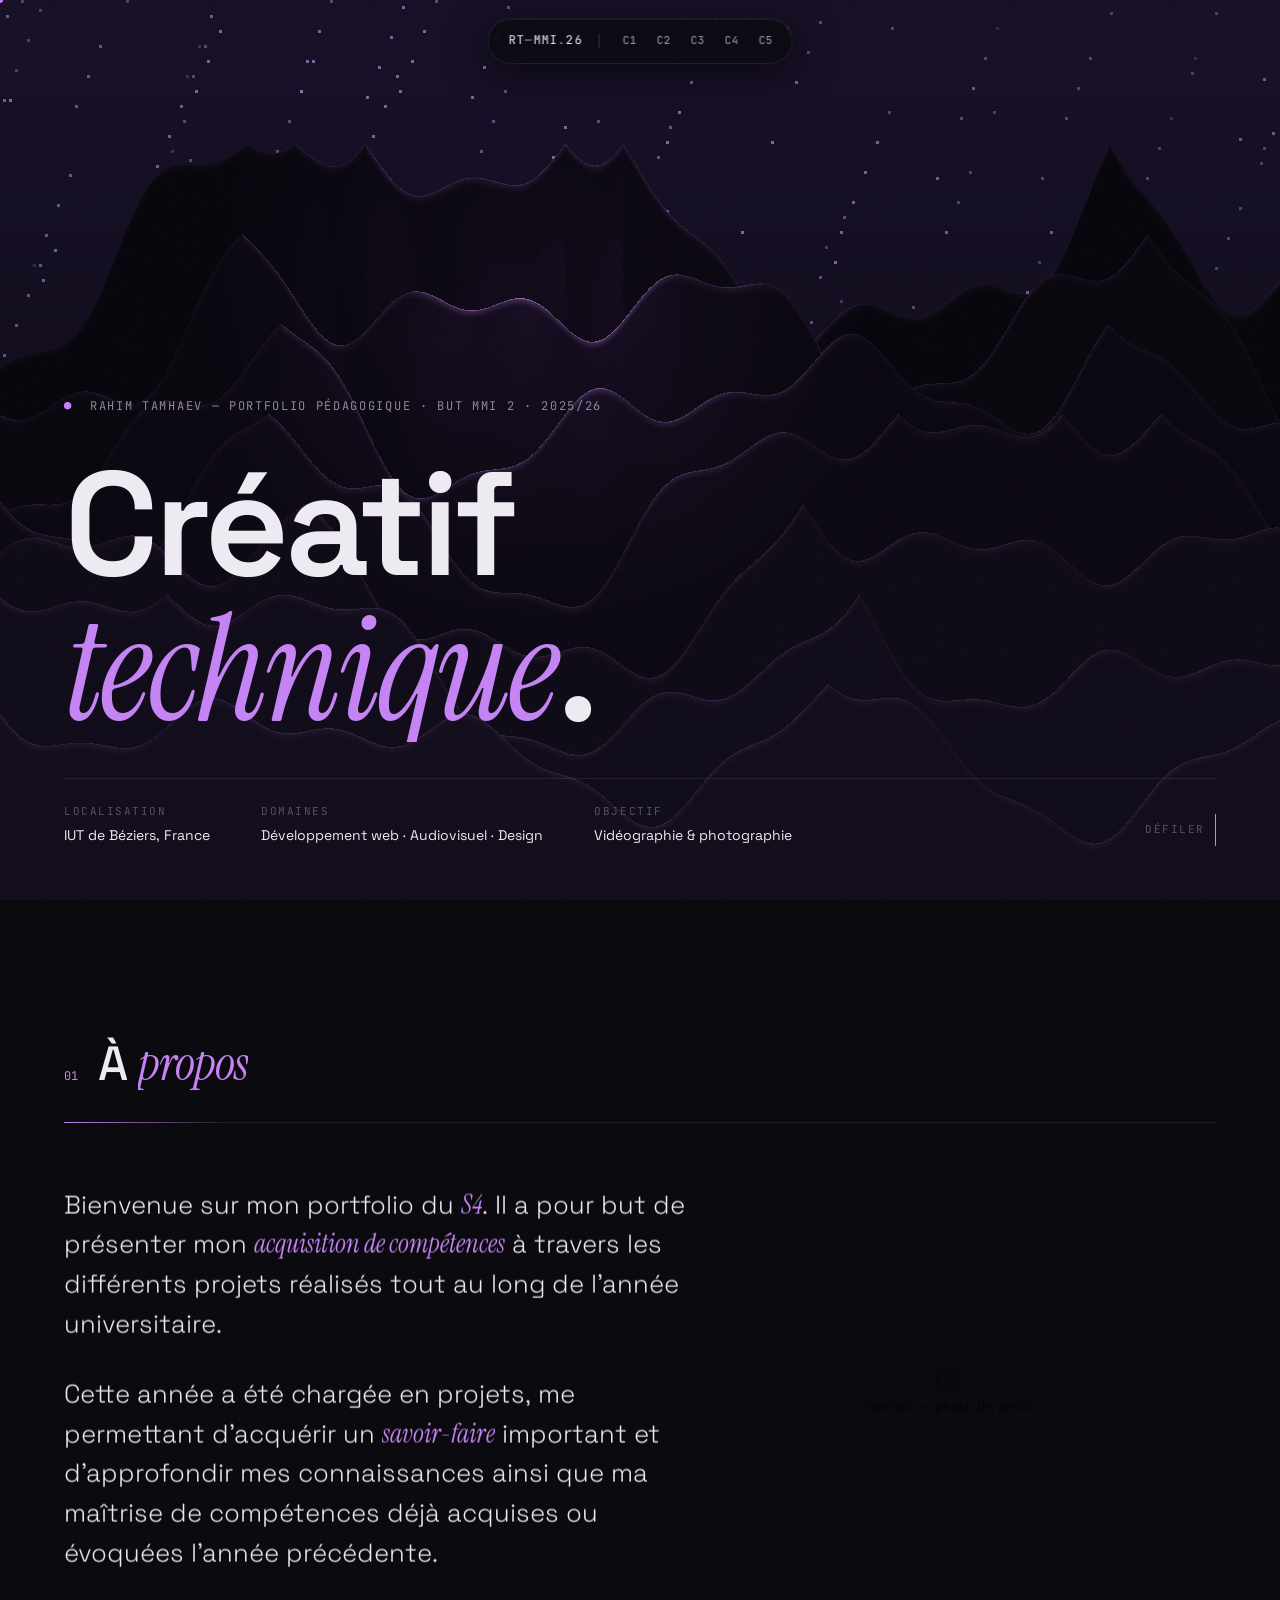
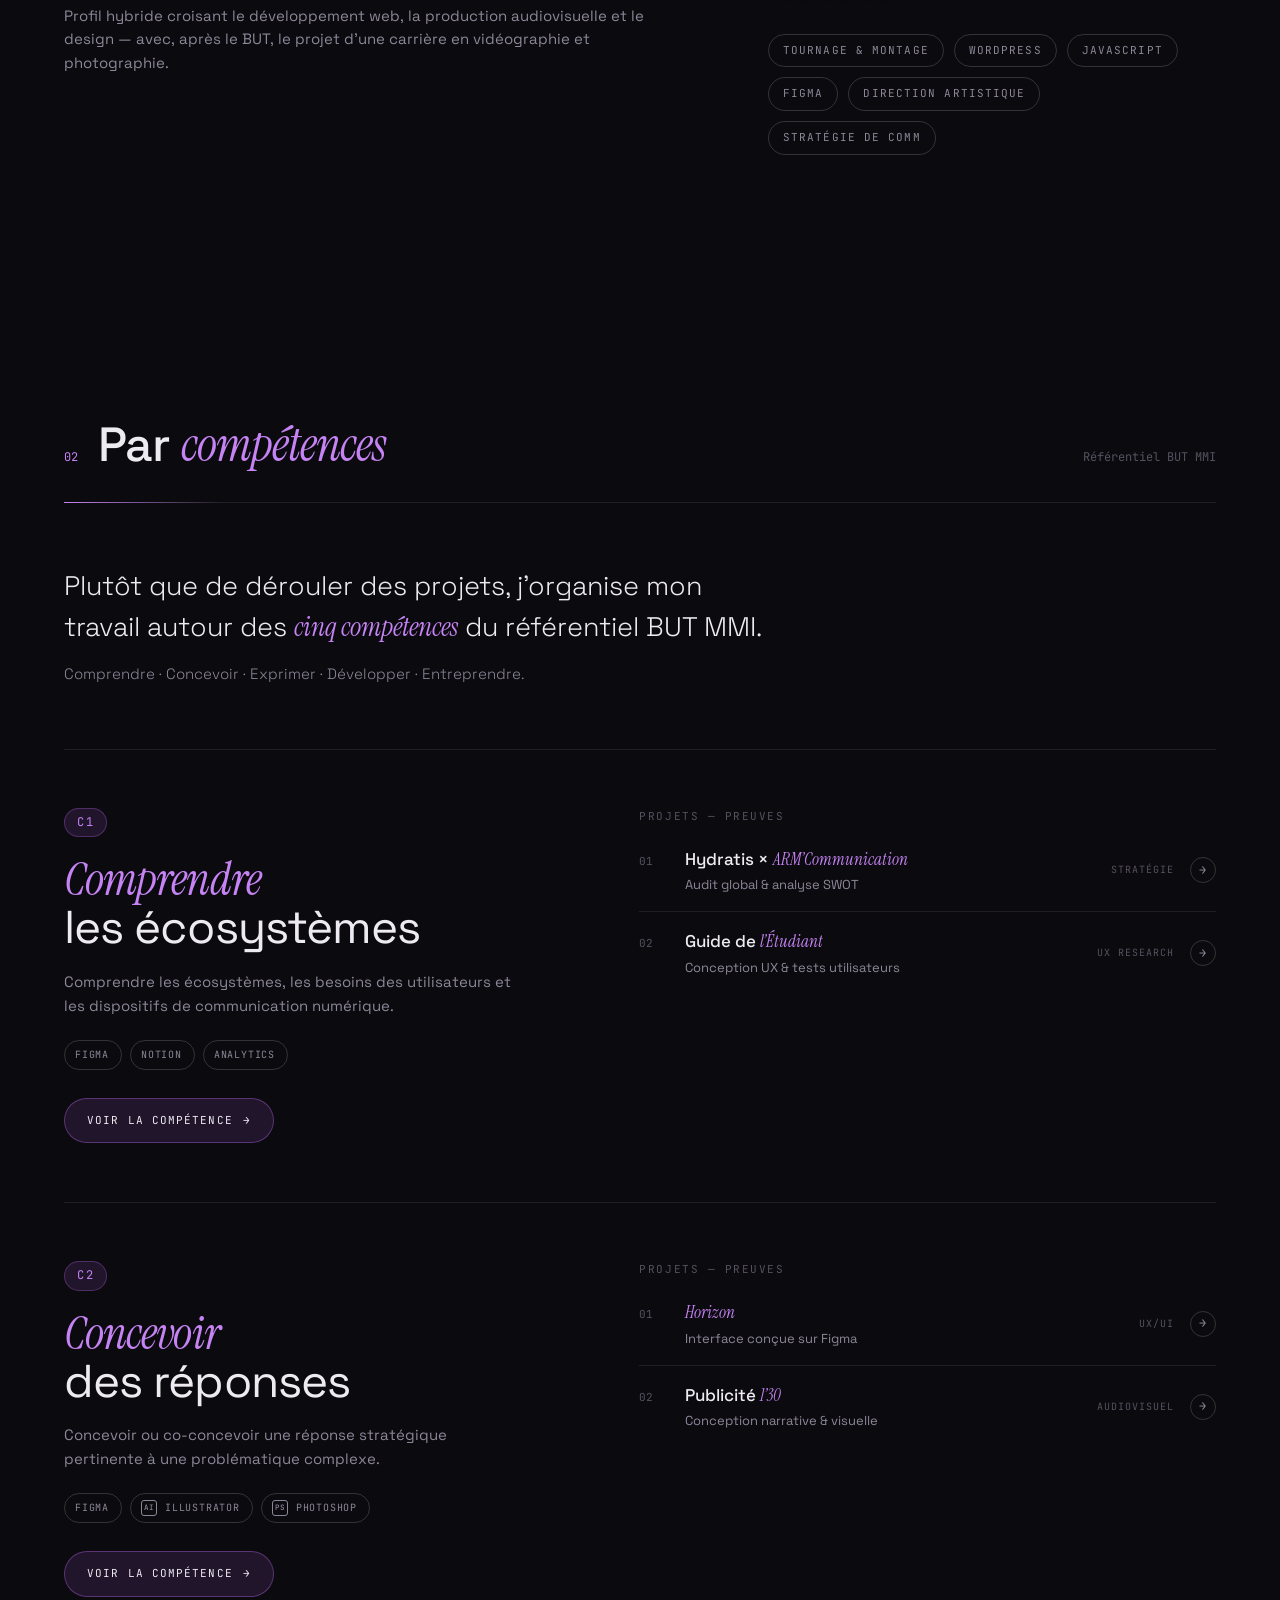
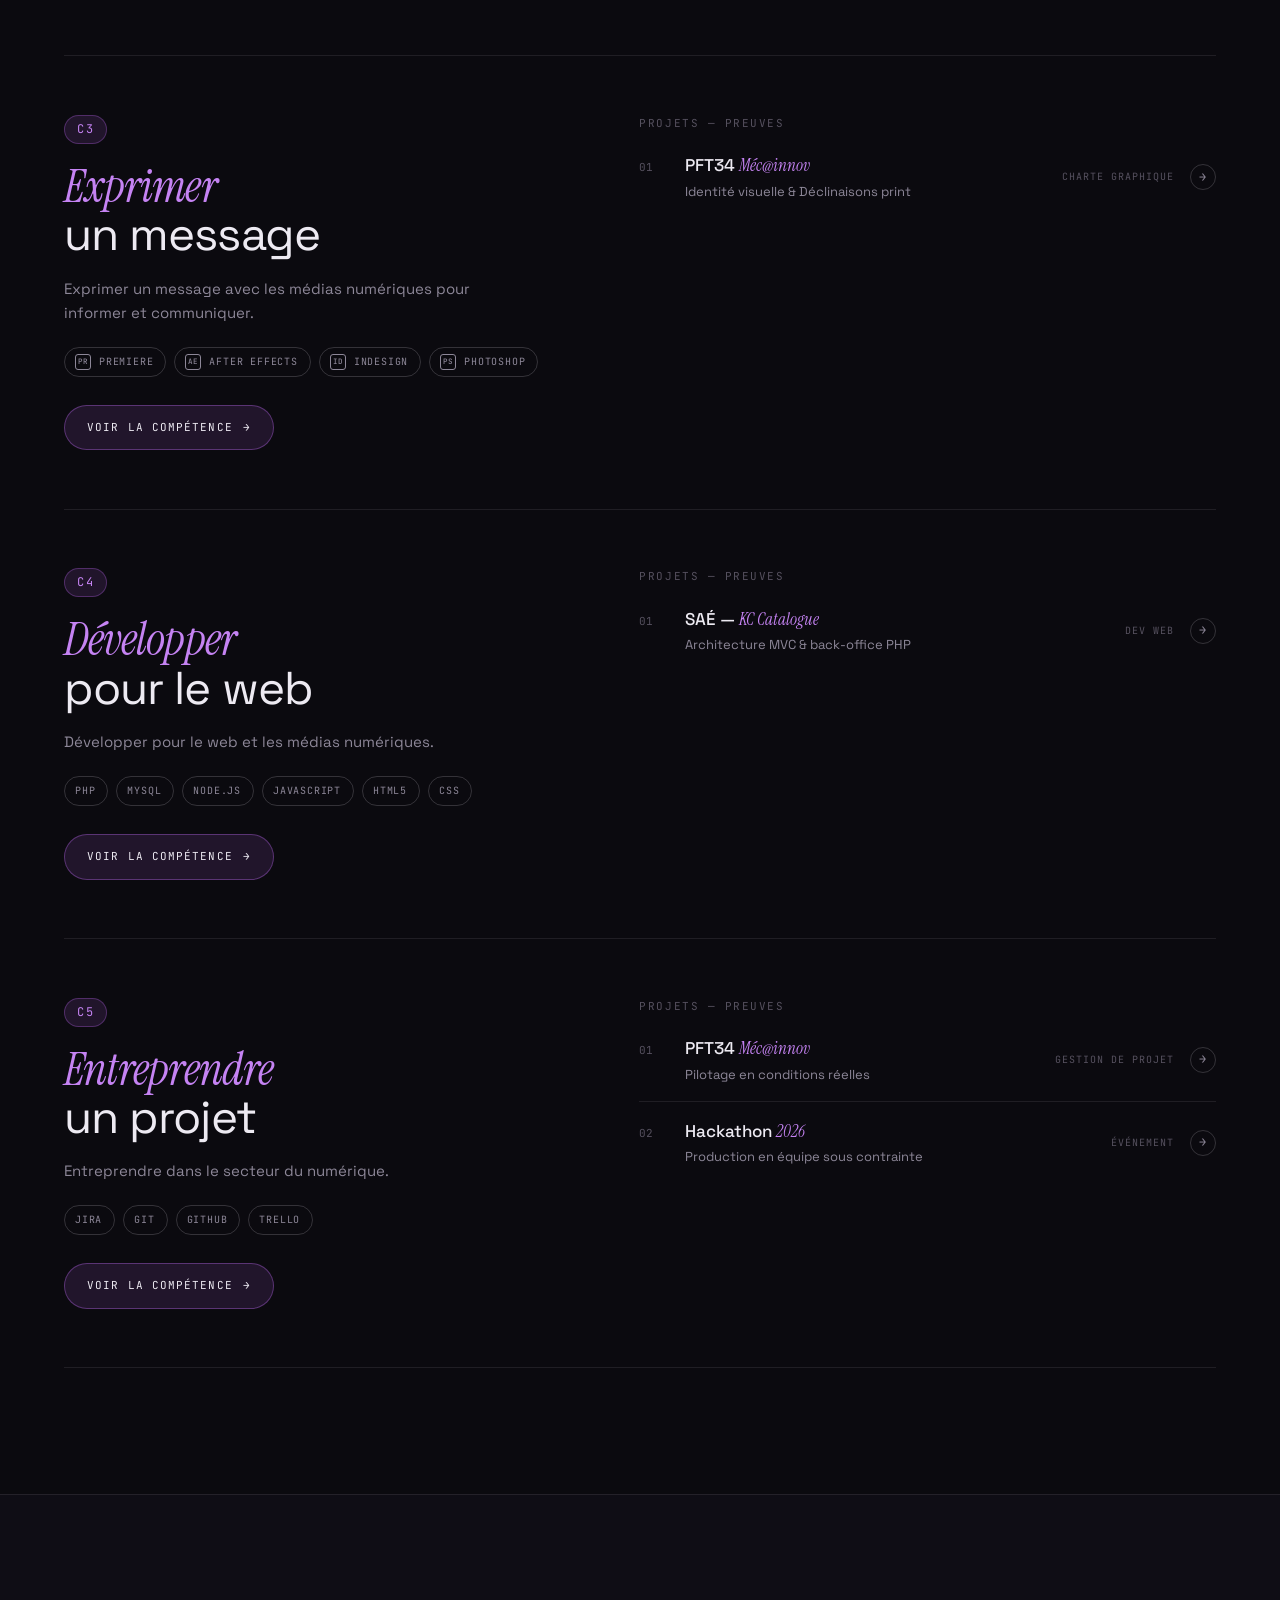
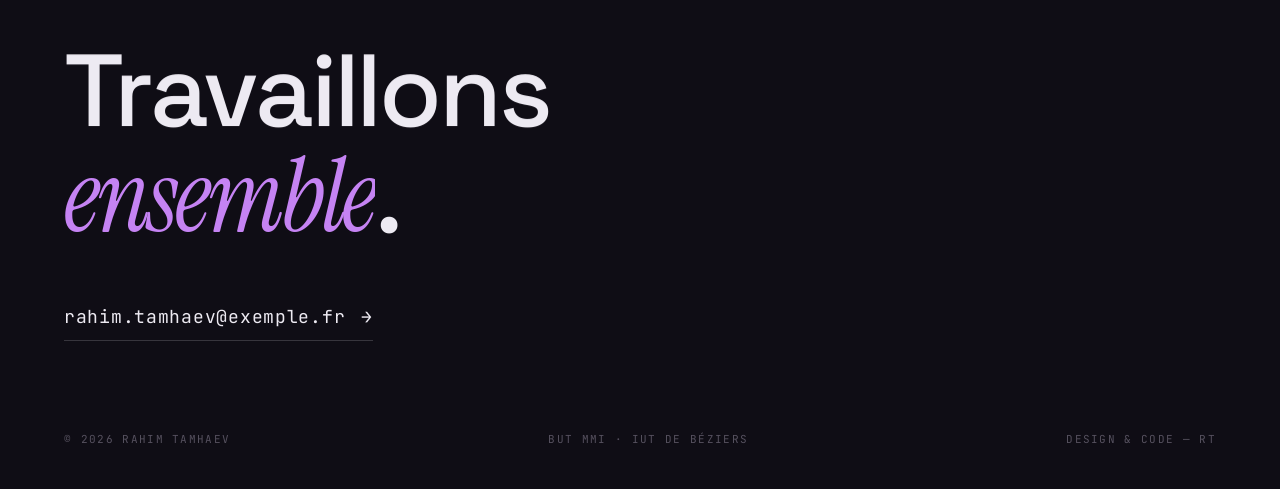
==== index.html @ f67162de "feat: implémentation de la barre de navigation dynamic island avec les 5 compétences" ====
<!DOCTYPE html>
<html lang="fr">
<head>
<meta charset="UTF-8">
<meta name="viewport" content="width=device-width, initial-scale=1.0">
<title>Rahim Tamhaev — Portfolio BUT MMI</title>
<link rel="stylesheet" href="styles.css">
</head>
<body>

<nav class="nav" id="dynamic-island">
  <div class="nav-content">
    <a class="nav-logo" href="index.html">RT<span class="acc">—</span>MMI<span class="acc">.</span>26</a>
    <div class="nav-separator"></div>
    <div class="nav-links">
      <a href="competence-c1.html" class="nav-item" data-name="Comprendre les écosystèmes">C1</a>
      <a href="competence-c2.html" class="nav-item" data-name="Concevoir des réponses">C2</a>
      <a href="competence-c3.html" class="nav-item" data-name="Exprimer un message">C3</a>
      <a href="competence-c4.html" class="nav-item" data-name="Développer pour le web">C4</a>
      <a href="competence-c5.html" class="nav-item" data-name="Entreprendre un projet">C5</a>
    </div>
  </div>
  <div class="nav-island-label"></div>
</nav>

<!-- ================= HERO ================= -->
<header class="hero" data-screen-label="Accueil — Hero">
  <canvas class="hero-canvas"></canvas>
  <div class="hero-inner">
    <p class="mono hero-kicker"><span class="acc">●</span>&nbsp; Rahim Tamhaev — Portfolio pédagogique · BUT MMI 2 · 2025/26</p>
    <h1 class="hero-title">
      <span class="line"><span class="li">Créatif</span></span>
      <span class="line"><span class="li"><em>technique</em>.</span></span>
    </h1>
    <div class="hero-foot">
      <div class="hero-meta">
        <div class="item">
          <span class="mono">Localisation</span>
          <p>IUT de Béziers, France</p>
        </div>
        <div class="item">
          <span class="mono">Domaines</span>
          <p>Développement web · Audiovisuel · Design</p>
        </div>
        <div class="item">
          <span class="mono">Objectif</span>
          <p>Vidéographie &amp; photographie</p>
        </div>
      </div>
      <span class="scroll-hint">Défiler</span>
    </div>
  </div>
</header>

<!-- ================= À PROPOS ================= -->
<section class="section" id="apropos" data-screen-label="À propos">
  <div class="section-head" data-reveal>
    <span class="num">01</span>
    <h2>À <em>propos</em></h2>
  </div>
  <div class="about-grid">
    <div class="about-text">
      <p data-reveal>Bienvenue sur mon portfolio du <em>S4</em>. Il a pour but de présenter mon <em>acquisition de compétences</em> à travers les différents projets réalisés tout au long de l'année universitaire.</p>
      <p data-reveal style="--d: 0.1s">Cette année a été chargée en projets, me permettant d'acquérir un <em>savoir-faire</em> important et d'approfondir mes connaissances ainsi que ma maîtrise de compétences déjà acquises ou évoquées l'année précédente.</p>
      <p class="small" data-reveal style="--d: 0.2s">Profil hybride croisant le développement web, la production audiovisuelle et le design — avec, après le BUT, le projet d'une carrière en vidéographie et photographie.</p>
    </div>
    <div class="about-side" data-reveal style="--d: 0.15s">
      <image-slot id="portrait" style="width: 100%; max-width: 360px; height: 420px;" shape="rounded" radius="6" placeholder="Portrait — photo de profil"></image-slot>
      <div class="about-tags">
        <span class="tag">Tournage &amp; montage</span>
        <span class="tag">WordPress</span>
        <span class="tag">JavaScript</span>
        <span class="tag">Figma</span>
        <span class="tag">Direction artistique</span>
        <span class="tag">Stratégie de comm</span>
      </div>
    </div>
  </div>
</section>

<!-- ================= PAR COMPÉTENCES ================= -->
<section class="section" id="competences" data-screen-label="Par compétences">
  <div class="section-head" data-reveal>
    <span class="num">02</span>
    <h2>Par <em>compétences</em></h2>
    <span class="count">Référentiel BUT MMI</span>
  </div>

  <p class="comp-intro" data-reveal>Plutôt que de dérouler des projets, j’organise mon travail autour des <em>cinq compétences</em> du référentiel BUT MMI.
    <span class="small">Comprendre · Concevoir · Exprimer · Développer · Entreprendre.</span>
  </p>

  <div class="skills">

    <article class="skill" data-reveal>
      <div class="skill-rail">
        <span class="skill-code">C1</span>
        <h3 class="skill-name"><em>Comprendre</em><br>les écosystèmes</h3>
        <p class="skill-desc">Comprendre les écosystèmes, les besoins des utilisateurs et les dispositifs de communication numérique.</p>
        <div class="skill-tools"><span class="tool"><img src="https://cdn.simpleicons.org/figma/8d8798" alt="" loading="lazy">Figma</span>
          <span class="tool"><img src="https://cdn.simpleicons.org/notion/8d8798" alt="" loading="lazy">Notion</span>
          <span class="tool"><img src="https://cdn.simpleicons.org/googleanalytics/8d8798" alt="" loading="lazy">Analytics</span></div>
        <a class="skill-more" href="competence-c1.html">Voir la compétence <span>→</span></a>
      </div>
      <div class="skill-evidence">
        <span class="ev-label">Projets — preuves</span>
        <a class="ev-row" href="competence-c1.html#projet-hydratis">
          <span class="ev-idx">01</span>
          <span class="ev-text"><span class="ev-name">Hydratis × <em>ARM’Communication</em></span><span class="ev-desc">Audit global &amp; analyse SWOT</span></span>
          <span class="ev-cat">Stratégie</span>
          <span class="ev-go">→</span>
        </a>
        <a class="ev-row" href="competence-c1.html#projet-guide-etudiant">
          <span class="ev-idx">02</span>
          <span class="ev-text"><span class="ev-name">Guide de <em>l’Étudiant</em></span><span class="ev-desc">Conception UX &amp; tests utilisateurs</span></span>
          <span class="ev-cat">UX Research</span>
          <span class="ev-go">→</span>
        </a>
      </div>
    </article>

    <article class="skill" data-reveal>
      <div class="skill-rail">
        <span class="skill-code">C2</span>
        <h3 class="skill-name"><em>Concevoir</em><br>des réponses</h3>
        <p class="skill-desc">Concevoir ou co-concevoir une réponse stratégique pertinente à une problématique complexe.</p>
        <div class="skill-tools"><span class="tool"><img src="https://cdn.simpleicons.org/figma/8d8798" alt="" loading="lazy">Figma</span>
          <span class="tool"><span class="tmono">Ai</span>Illustrator</span>
          <span class="tool"><span class="tmono">Ps</span>Photoshop</span></div>
        <a class="skill-more" href="competence-c2.html">Voir la compétence <span>→</span></a>
      </div>
      <div class="skill-evidence">
        <span class="ev-label">Projets — preuves</span>
        <a class="ev-row" href="competence-c2.html#projet-horizon">
          <span class="ev-idx">01</span>
          <span class="ev-text"><span class="ev-name"><em>Horizon</em></span><span class="ev-desc">Interface conçue sur Figma</span></span>
          <span class="ev-cat">UX/UI</span>
          <span class="ev-go">→</span>
        </a>
        <a class="ev-row" href="competence-c2.html#projet-publicite">
          <span class="ev-idx">02</span>
          <span class="ev-text"><span class="ev-name">Publicité <em>1’30</em></span><span class="ev-desc">Conception narrative &amp; visuelle</span></span>
          <span class="ev-cat">Audiovisuel</span>
          <span class="ev-go">→</span>
        </a>
      </div>
    </article>

    <article class="skill" data-reveal>
      <div class="skill-rail">
        <span class="skill-code">C3</span>
        <h3 class="skill-name"><em>Exprimer</em><br>un message</h3>
        <p class="skill-desc">Exprimer un message avec les médias numériques pour informer et communiquer.</p>
        <div class="skill-tools"><span class="tool"><span class="tmono">Pr</span>Premiere</span>
          <span class="tool"><span class="tmono">Ae</span>After Effects</span>
          <span class="tool"><span class="tmono">Id</span>InDesign</span>
          <span class="tool"><span class="tmono">Ps</span>Photoshop</span></div>
        <a class="skill-more" href="competence-c3.html">Voir la compétence <span>→</span></a>
      </div>
      <div class="skill-evidence">
        <span class="ev-label">Projets — preuves</span>
        <a class="ev-row" href="competence-c3.html#projet-stage">
          <span class="ev-idx">01</span>
          <span class="ev-text"><span class="ev-name">PFT34 <em>Méc@innov</em></span><span class="ev-desc">Identité visuelle &amp; Déclinaisons print</span></span>
          <span class="ev-cat">Charte graphique</span>
          <span class="ev-go">→</span>
        </a>

      </div>
    </article>

    <article class="skill" data-reveal>
      <div class="skill-rail">
        <span class="skill-code">C4</span>
        <h3 class="skill-name"><em>Développer</em><br>pour le web</h3>
        <p class="skill-desc">Développer pour le web et les médias numériques.</p>
        <div class="skill-tools"><span class="tool"><img src="https://cdn.simpleicons.org/php/8d8798" alt="" loading="lazy">PHP</span>
          <span class="tool"><img src="https://cdn.simpleicons.org/mysql/8d8798" alt="" loading="lazy">MySQL</span>
          <span class="tool"><img src="https://cdn.simpleicons.org/nodedotjs/8d8798" alt="" loading="lazy">Node.js</span>
          <span class="tool"><img src="https://cdn.simpleicons.org/javascript/8d8798" alt="" loading="lazy">JavaScript</span>
          <span class="tool"><img src="https://cdn.simpleicons.org/html5/8d8798" alt="" loading="lazy">HTML5</span>
          <span class="tool"><img src="https://cdn.simpleicons.org/css/8d8798" alt="" loading="lazy">CSS</span></div>
        <a class="skill-more" href="competence-c4.html">Voir la compétence <span>→</span></a>
      </div>
      <div class="skill-evidence">
        <span class="ev-label">Projets — preuves</span>
        <a class="ev-row" href="competence-c4.html#projet-kccatalogue">
          <span class="ev-idx">01</span>
          <span class="ev-text"><span class="ev-name">SAÉ — <em>KC Catalogue</em></span><span class="ev-desc">Architecture MVC &amp; back-office PHP</span></span>
          <span class="ev-cat">Dev Web</span>
          <span class="ev-go">→</span>
        </a>
      </div>
    </article>

    <article class="skill" data-reveal>
      <div class="skill-rail">
        <span class="skill-code">C5</span>
        <h3 class="skill-name"><em>Entreprendre</em><br>un projet</h3>
        <p class="skill-desc">Entreprendre dans le secteur du numérique.</p>
        <div class="skill-tools"><span class="tool"><img src="https://cdn.simpleicons.org/jira/8d8798" alt="" loading="lazy">Jira</span>
          <span class="tool"><img src="https://cdn.simpleicons.org/git/8d8798" alt="" loading="lazy">Git</span>
          <span class="tool"><img src="https://cdn.simpleicons.org/github/8d8798" alt="" loading="lazy">GitHub</span>
          <span class="tool"><img src="https://cdn.simpleicons.org/trello/8d8798" alt="" loading="lazy">Trello</span></div>
        <a class="skill-more" href="competence-c5.html">Voir la compétence <span>→</span></a>
      </div>
      <div class="skill-evidence">
        <span class="ev-label">Projets — preuves</span>
        <a class="ev-row" href="competence-c5.html#projet-stage">
          <span class="ev-idx">01</span>
          <span class="ev-text"><span class="ev-name">PFT34 <em>Méc@innov</em></span><span class="ev-desc">Pilotage en conditions réelles</span></span>
          <span class="ev-cat">Gestion de projet</span>
          <span class="ev-go">→</span>
        </a>
        <a class="ev-row" href="competence-c5.html#projet-hackathon">
          <span class="ev-idx">02</span>
          <span class="ev-text"><span class="ev-name">Hackathon <em>2026</em></span><span class="ev-desc">Production en équipe sous contrainte</span></span>
          <span class="ev-cat">Événement</span>
          <span class="ev-go">→</span>
        </a>
      </div>
    </article>

  </div>
</section>

<!-- ================= CONTACT ================= -->
<footer class="footer" id="contact" data-screen-label="Contact">
  <h2 class="footer-big" data-reveal>Travaillons<br><em>ensemble</em>.</h2>
  <a class="footer-email" href="mailto:rahim.tamhaev@exemple.fr" data-reveal style="--d: 0.15s">rahim.tamhaev@exemple.fr <span>→</span></a>
  <div class="footer-bottom">
    <span>© 2026 Rahim Tamhaev</span>
    <span>BUT MMI · IUT de Béziers</span>
    <span>Design &amp; code — RT</span>
  </div>
</footer>

<script src="image-slot.js"></script>
<script src="shared.js"></script>
</body>
</html>
---- styles.css ----
/* ============================================================
   Portfolio Rahim Tamhaev — BUT MMI · 2025/26
   Dark / technique · violet · Instrument Serif + Space Grotesk + JetBrains Mono
   ============================================================ */
@import url('https://fonts.googleapis.com/css2?family=Instrument+Serif:ital@0;1&family=Space+Grotesk:wght@300;400;500;600;700&family=JetBrains+Mono:wght@400;500&display=swap');

:root {
  --bg: #0b0a0f;
  --bg-2: #0f0d15;
  --surface: #14111c;
  --line: rgba(237, 234, 242, 0.09);
  --line-strong: rgba(237, 234, 242, 0.18);
  --text: #edeaf2;
  --muted: #8d8798;
  --faint: #56515f;
  --accent: oklch(0.72 0.17 310);
  --accent-deep: oklch(0.55 0.19 310);
  --accent-dim: oklch(0.62 0.19 310 / 0.14);
  --serif: 'Instrument Serif', Georgia, serif;
  --sans: 'Space Grotesk', 'Helvetica Neue', sans-serif;
  --mono: 'JetBrains Mono', 'SF Mono', monospace;
  --pad: clamp(20px, 5vw, 72px);
}

* { margin: 0; padding: 0; box-sizing: border-box; }

html { scroll-behavior: smooth; }

body {
  background: var(--bg);
  color: var(--text);
  font-family: var(--sans);
  font-weight: 400;
  line-height: 1.6;
  -webkit-font-smoothing: antialiased;
  overflow-x: hidden;
}

::selection { background: var(--accent-deep); color: #fff; }

/* grain subtil */
body::after {
  content: ''; position: fixed; inset: 0; z-index: 2000;
  pointer-events: none;
  background-image: url("data:image/svg+xml,%3Csvg xmlns='http://www.w3.org/2000/svg' width='160' height='160'%3E%3Cfilter id='n'%3E%3CfeTurbulence type='fractalNoise' baseFrequency='0.9' numOctaves='2'/%3E%3C/filter%3E%3Crect width='160' height='160' filter='url(%23n)' opacity='0.5'/%3E%3C/svg%3E");
  opacity: 0.05;
  mix-blend-mode: overlay;
}

a { color: inherit; text-decoration: none; }

/* ---------- custom cursor ---------- */
@media (pointer: fine) {
  body.has-cursor, body.has-cursor a, body.has-cursor button { cursor: none; }
  .cursor-dot, .cursor-ring {
    position: fixed; top: 0; left: 0; pointer-events: none; z-index: 9999;
    border-radius: 50%; will-change: transform;
  }
  .cursor-dot {
    width: 6px; height: 6px; background: var(--accent);
    transform: translate(-50%, -50%);
  }
  .cursor-ring {
    width: 34px; height: 34px; border: 1px solid var(--accent);
    opacity: 0.5; transform: translate(-50%, -50%);
    transition: width 0.25s ease, height 0.25s ease, opacity 0.25s ease, background 0.25s ease;
  }
  .cursor-ring.is-hover {
    width: 56px; height: 56px; opacity: 0.9;
    background: oklch(0.62 0.19 310 / 0.10);
  }
}
.cursor-dot, .cursor-ring { display: none; }
body.has-cursor .cursor-dot, body.has-cursor .cursor-ring { display: block; }

/* ---------- typography helpers ---------- */
.mono {
  font-family: var(--mono);
  font-size: 12px;
  letter-spacing: 0.14em;
  text-transform: uppercase;
  color: var(--muted);
}
.mono .acc { color: var(--accent); }

em, .serif-it {
  font-family: var(--serif);
  font-style: italic;
  font-weight: 400;
}

/* ---------- nav : dynamic island ---------- */
.nav {
  position: fixed; top: 18px; left: 50%; transform: translateX(-50%);
  z-index: 1000;
  display: flex; flex-direction: column; align-items: center;
  padding: 8px 12px 8px 20px;
  border-radius: 30px;
  background: rgba(11, 10, 15, 0.85);
  border: 1px solid var(--line);
  backdrop-filter: blur(20px) saturate(1.4);
  -webkit-backdrop-filter: blur(20px) saturate(1.4);
  box-shadow: 0 10px 40px rgba(0, 0, 0, 0.55), inset 0 1px 0 rgba(255, 255, 255, 0.05);
  max-width: calc(100vw - 32px);
  width: auto;
  transition: all 0.35s cubic-bezier(0.16, 1, 0.3, 1);
  overflow: hidden;
}
.nav.scrolled {
  top: 12px;
  background: rgba(11, 10, 15, 0.95);
  border-color: var(--line-strong);
  box-shadow: 0 14px 50px rgba(0, 0, 0, 0.7),
              0 0 0 1px oklch(0.62 0.19 310 / 0.1),
              0 0 28px oklch(0.62 0.19 310 / 0.12),
              inset 0 1px 0 rgba(255, 255, 255, 0.06);
}
.nav-content {
  display: flex;
  align-items: center;
  gap: 16px;
  height: 28px;
}
.nav-logo {
  font-family: var(--mono); font-size: 12px; letter-spacing: 0.1em;
  color: var(--text);
  white-space: nowrap;
}
.nav-logo .acc { color: var(--accent); }
.nav-separator {
  width: 1px;
  height: 14px;
  background: var(--line-strong);
}
.nav-links {
  display: flex;
  gap: 6px;
  align-items: center;
}
.nav-item {
  font-family: var(--mono);
  font-size: 11px;
  font-weight: 500;
  color: var(--muted);
  width: 28px;
  height: 28px;
  display: flex;
  align-items: center;
  justify-content: center;
  border-radius: 50%;
  border: 1px solid transparent;
  transition: all 0.25s ease;
  white-space: nowrap;
}
.nav-item:hover {
  color: var(--text);
  background: rgba(255, 255, 255, 0.06);
  border-color: var(--line-strong);
}
.nav-item.active {
  background: var(--accent);
  color: #0b0a0f;
  border-color: var(--accent);
  font-weight: 600;
  box-shadow: 0 0 12px oklch(0.72 0.17 310 / 0.35);
}
.nav-island-label {
  height: 0;
  opacity: 0;
  font-size: 10px;
  font-family: var(--mono);
  color: var(--accent);
  text-transform: uppercase;
  letter-spacing: 0.08em;
  transition: all 0.3s cubic-bezier(0.16, 1, 0.3, 1);
  margin-top: 0;
  text-align: center;
  pointer-events: none;
  white-space: nowrap;
}
.nav.expanded {
  padding-bottom: 10px;
  border-radius: 20px;
}
.nav.expanded .nav-island-label {
  height: 16px;
  opacity: 1;
  margin-top: 8px;
}


/* ---------- hero ---------- */
.hero {
  position: relative; min-height: 100svh;
  display: flex; flex-direction: column; justify-content: flex-end;
  padding: var(--pad); padding-bottom: clamp(32px, 6vh, 64px);
  overflow: hidden;
}
.hero-canvas {
  position: absolute; inset: 0; width: 100%; height: 100%;
  display: block;
}
.hero-inner { position: relative; z-index: 2; }

.hero-kicker { margin-bottom: clamp(20px, 4vh, 44px); }

.hero-title {
  font-size: clamp(58px, 11.5vw, 168px);
  font-weight: 600;
  line-height: 0.98;
  letter-spacing: -0.035em;
  margin-bottom: clamp(24px, 4vh, 48px);
}
.hero-title em {
  font-weight: 400;
  letter-spacing: -0.02em;
  color: var(--accent);
}
.hero-title .line { display: block; overflow: hidden; }
.hero-title .li {
  display: inline-block;
  transform: translateY(112%);
  transition: transform 1.1s cubic-bezier(0.16, 1, 0.3, 1);
}
body.loaded .hero-title .li { transform: translateY(0); }
body.loaded .hero-title .line:nth-child(2) .li { transition-delay: 0.12s; }

.hero-foot {
  display: flex; flex-wrap: wrap; gap: clamp(20px, 4vw, 64px);
  align-items: flex-end; justify-content: space-between;
  border-top: 1px solid var(--line);
  padding-top: 24px;
  opacity: 0; transform: translateY(16px);
  transition: opacity 0.9s ease 0.5s, transform 0.9s ease 0.5s;
}
body.loaded .hero-foot { opacity: 1; transform: none; }
.hero-meta { display: flex; flex-wrap: wrap; gap: clamp(20px, 4vw, 64px); }
.hero-meta .item .mono { font-size: 11px; color: var(--faint); margin-bottom: 6px; display: block; }
.hero-meta .item p { font-size: 14px; color: var(--text); line-height: 1.4; }

.scroll-hint {
  font-family: var(--mono); font-size: 11px; letter-spacing: 0.14em;
  text-transform: uppercase; color: var(--faint);
  display: flex; align-items: center; gap: 10px;
}
.scroll-hint::after {
  content: ''; width: 1px; height: 32px; background: var(--accent);
  animation: scrollPulse 2s ease-in-out infinite;
}
@keyframes scrollPulse {
  0%, 100% { transform: scaleY(0.3); opacity: 0.4; transform-origin: top; }
  50% { transform: scaleY(1); opacity: 1; transform-origin: top; }
}

/* ---------- generic section ---------- */
.section { padding: clamp(80px, 14vh, 160px) var(--pad); position: relative; }
.section-head {
  display: flex; align-items: baseline; gap: 20px;
  margin-bottom: clamp(40px, 7vh, 80px);
  padding-bottom: 20px;
  position: relative;
}
.section-head::after {
  content: ''; position: absolute; left: 0; bottom: 0;
  width: 100%; height: 1px;
  background: linear-gradient(90deg, var(--accent) 0, var(--line) 160px);
  transform: scaleX(0); transform-origin: left;
  transition: transform 1.4s cubic-bezier(0.16, 1, 0.3, 1) 0.15s;
}
.section-head.in::after { transform: scaleX(1); }
.section-head .num { font-family: var(--mono); font-size: 12px; color: var(--accent); }
.section-head h2 {
  font-size: clamp(28px, 4vw, 48px); font-weight: 500; letter-spacing: -0.02em;
}
.section-head h2 em { color: var(--accent); }
.section-head .count { margin-left: auto; font-family: var(--mono); font-size: 12px; color: var(--faint); }

/* ---------- barre de progression ---------- */
.scroll-progress {
  position: fixed; top: 0; left: 0; right: 0; height: 2px; z-index: 300;
  background: linear-gradient(90deg, var(--accent-deep), var(--accent));
  box-shadow: 0 0 12px oklch(0.62 0.19 310 / 0.5);
  transform: scaleX(0); transform-origin: left;
  pointer-events: none;
}

/* ---------- révélation mot à mot ---------- */
.w {
  display: inline-block; overflow: hidden; vertical-align: bottom;
  padding-bottom: 0.12em; margin-bottom: -0.12em;
}
.wi {
  display: inline-block;
  transform: translateY(112%);
  transition: transform 0.9s cubic-bezier(0.16, 1, 0.3, 1);
  will-change: transform;
}
[data-reveal].words { opacity: 1; transform: none; }
.words.in .wi { transform: none; }

/* ---------- reveal ---------- */
[data-reveal] {
  opacity: 0; transform: translateY(28px);
  transition: opacity 0.9s cubic-bezier(0.16, 1, 0.3, 1), transform 0.9s cubic-bezier(0.16, 1, 0.3, 1);
  transition-delay: var(--d, 0s);
}
[data-reveal].in { opacity: 1; transform: none; }

/* ---------- about ---------- */
.about-grid {
  display: grid; grid-template-columns: minmax(0, 1.4fr) minmax(0, 1fr);
  gap: clamp(40px, 6vw, 100px); align-items: start;
}
.about-text p {
  font-size: clamp(19px, 2vw, 26px); font-weight: 300; line-height: 1.55;
  color: var(--text); margin-bottom: 1.2em;
}
.about-text p em { color: var(--accent); }
.about-text .small { font-size: 15px; color: var(--muted); font-weight: 400; }
.about-side { display: flex; flex-direction: column; gap: 28px; align-items: flex-start; }
.about-tags { display: flex; flex-wrap: wrap; gap: 10px; }
.tag {
  font-family: var(--mono); font-size: 11px; letter-spacing: 0.1em; text-transform: uppercase;
  color: var(--muted); border: 1px solid var(--line-strong);
  padding: 7px 14px; border-radius: 999px;
  transition: border-color 0.3s ease, color 0.3s ease;
}
.tag:hover { border-color: var(--accent); color: var(--accent); }

/* ---------- featured projects list ---------- */
.proj-list { border-bottom: 1px solid var(--line); }
.proj-row {
  display: grid;
  grid-template-columns: 56px 132px minmax(0, 1fr) auto 44px;
  gap: clamp(16px, 3vw, 40px);
  align-items: center;
  padding: 26px 0;
  border-top: 1px solid var(--line);
  position: relative;
  transition: background 0.35s ease, padding-left 0.35s ease;
}
.proj-row:hover { background: linear-gradient(90deg, var(--accent-dim), transparent 65%); padding-left: 16px; }
.proj-row .idx { font-family: var(--mono); font-size: 12px; color: var(--faint); transition: color 0.3s ease; }
.proj-row:hover .idx { color: var(--accent); }
.proj-thumb { width: 132px; height: 84px; }
.proj-thumb image-slot { width: 100%; height: 100%; display: block; }
.proj-row .title-wrap { min-width: 0; }
.proj-row h3 {
  font-size: clamp(20px, 2.6vw, 32px); font-weight: 500; letter-spacing: -0.015em;
  line-height: 1.15;
  transition: color 0.3s ease;
  white-space: nowrap; overflow: hidden; text-overflow: ellipsis;
}
.proj-row:hover h3 em { color: var(--accent); }
.proj-row .sub { font-family: var(--mono); font-size: 11px; letter-spacing: 0.1em; text-transform: uppercase; color: var(--muted); margin-top: 6px; }
.proj-row .meta { text-align: right; font-family: var(--mono); font-size: 11px; letter-spacing: 0.1em; text-transform: uppercase; color: var(--faint); line-height: 2; white-space: nowrap; }
.proj-row .meta .cat { color: var(--muted); }
.proj-row .arrow {
  width: 44px; height: 44px; border: 1px solid var(--line-strong); border-radius: 50%;
  display: grid; place-items: center;
  font-family: var(--mono); font-size: 15px; color: var(--muted);
  transition: background 0.3s ease, color 0.3s ease, border-color 0.3s ease, transform 0.3s ease;
}
.proj-row:hover .arrow {
  background: var(--accent); border-color: var(--accent); color: #0b0a0f;
  transform: rotate(-45deg);
}

/* ---------- other projects ---------- */
.other-grid {
  display: grid; grid-template-columns: repeat(2, minmax(0, 1fr));
  column-gap: clamp(32px, 5vw, 80px);
}
.other-row {
  display: flex; align-items: baseline; gap: 18px;
  padding: 18px 0; border-bottom: 1px solid var(--line);
}
.other-row .idx { font-family: var(--mono); font-size: 11px; color: var(--faint); flex: none; }
.other-row .name { font-size: 16px; font-weight: 500; color: var(--text); }
.other-row .desc { font-size: 13px; color: var(--muted); }
.other-row .cat { margin-left: auto; flex: none; font-family: var(--mono); font-size: 10px; letter-spacing: 0.1em; text-transform: uppercase; color: var(--faint); }

/* ---------- competences ---------- */
.comp-list { display: flex; flex-direction: column; }
.comp-row {
  display: grid;
  grid-template-columns: 80px minmax(0, 0.9fr) minmax(0, 1.3fr);
  gap: clamp(20px, 4vw, 56px);
  padding: 36px 0;
  border-top: 1px solid var(--line);
  align-items: start;
}
.comp-row:last-child { border-bottom: 1px solid var(--line); }
.comp-row .code { font-family: var(--mono); font-size: 12px; color: var(--accent); padding-top: 8px; }
.comp-row h3 { font-size: clamp(24px, 3vw, 38px); font-weight: 400; letter-spacing: -0.01em; }
.comp-row h3 em { color: var(--accent); }
.comp-row .comp-body p { font-size: 15px; color: var(--muted); margin-bottom: 16px; max-width: 56ch; }
.comp-projs { display: flex; flex-wrap: wrap; gap: 8px; }
.comp-projs .tag { font-size: 10px; padding: 5px 11px; }

/* ---------- footer / contact ---------- */
.footer {
  padding: clamp(80px, 16vh, 180px) var(--pad) 40px;
  border-top: 1px solid var(--line);
  background: var(--bg-2);
  position: relative; overflow: hidden;
}
.footer-big {
  font-size: clamp(44px, 8vw, 110px); font-weight: 500; letter-spacing: -0.03em;
  line-height: 1.02; margin-bottom: clamp(32px, 6vh, 64px);
}
.footer-big em { color: var(--accent); }
.footer-email {
  display: inline-flex; align-items: center; gap: 16px;
  font-family: var(--mono); font-size: clamp(14px, 1.8vw, 18px); letter-spacing: 0.04em;
  color: var(--text); border-bottom: 1px solid var(--line-strong);
  padding-bottom: 8px; transition: color 0.3s ease, border-color 0.3s ease;
}
.footer-email:hover { color: var(--accent); border-color: var(--accent); }
.footer-bottom {
  margin-top: clamp(60px, 10vh, 120px);
  display: flex; flex-wrap: wrap; gap: 20px; justify-content: space-between;
  font-family: var(--mono); font-size: 11px; letter-spacing: 0.12em; text-transform: uppercase;
  color: var(--faint);
}

/* ============================================================
   project detail pages
   ============================================================ */
.pp-hero {
  position: relative;
  padding: 160px var(--pad) clamp(48px, 8vh, 90px);
  overflow: hidden;
}
.pp-hero .hero-canvas { opacity: 0.55; }
.pp-back {
  font-family: var(--mono); font-size: 12px; letter-spacing: 0.12em; text-transform: uppercase;
  color: var(--muted); display: inline-flex; gap: 10px; align-items: center;
  margin-bottom: clamp(32px, 6vh, 60px); position: relative; z-index: 2;
  transition: color 0.3s ease;
}
.pp-back:hover { color: var(--accent); }
.pp-title {
  position: relative; z-index: 2;
  font-size: clamp(40px, 7.5vw, 104px); font-weight: 600; letter-spacing: -0.03em;
  line-height: 1.0; max-width: 18ch;
  margin: 18px 0 clamp(32px, 6vh, 56px);
}
.pp-title em { color: var(--accent); font-weight: 400; }
.pp-meta {
  position: relative; z-index: 2;
  display: grid; grid-template-columns: repeat(auto-fit, minmax(180px, 1fr));
  gap: 24px; border-top: 1px solid var(--line); padding-top: 28px;
}
.pp-meta .item .mono { font-size: 10px; color: var(--faint); display: block; margin-bottom: 8px; }
.pp-meta .item p { font-size: 14px; line-height: 1.5; color: var(--text); }

.pp-media { padding: 0 var(--pad); }
.pp-media image-slot { width: 100%; height: clamp(280px, 52vw, 640px); display: block; }
.pp-media .cap { margin-top: 14px; font-family: var(--mono); font-size: 11px; letter-spacing: 0.1em; color: var(--faint); }

.pp-body { padding: clamp(60px, 10vh, 120px) var(--pad); }
.case-section {
  display: grid; grid-template-columns: 140px 1fr;
  gap: clamp(24px, 4vw, 48px);
  padding: clamp(36px, 6vh, 60px) 0;
  border-top: 1px solid var(--line);
}
.case-section:first-child { border-top: none; padding-top: 0; }
.case-section .label { font-family: var(--mono); font-size: 12px; letter-spacing: 0.14em; text-transform: uppercase; color: var(--accent); padding-top: 6px; }
.case-section h3 { font-size: clamp(22px, 2.6vw, 32px); font-weight: 500; letter-spacing: -0.015em; margin-bottom: 16px; }
.case-section h3 em { color: var(--accent); }
.case-section h4 {
  font-size: clamp(18px, 2.1vw, 22px);
  font-weight: 500;
  color: var(--text);
  letter-spacing: -0.01em;
  margin-top: 32px;
  margin-bottom: 12px;
}
.case-section h4:first-of-type {
  margin-top: 0;
}
.case-section p { font-size: 16px; color: var(--muted); max-width: 64ch; margin-bottom: 1em; }
.case-section p strong { color: var(--text); font-weight: 500; }
.case-section .project-meta-tags {
  margin-bottom: 20px;
  font-size: 13px;
  max-width: none;
  white-space: nowrap;
}

/* ---------- project comparison slider ---------- */
.project-header-row {
  display: flex;
  flex-direction: column !important;
  align-items: stretch !important;
  width: 100%;
  gap: 24px;
  margin-bottom: 28px;
}
.project-year-toggle {
  display: flex;
  background: rgba(255, 255, 255, 0.03);
  border: 1px solid var(--line-strong);
  padding: 6px;
  border-radius: 32px;
  position: relative;
  z-index: 5;
  align-self: center !important;
  order: -1 !important;
  margin-bottom: 12px;
  box-shadow: 0 4px 20px rgba(0, 0, 0, 0.25), inset 0 1px 0 rgba(255, 255, 255, 0.05);
}
.case-section ul { list-style: none; display: flex; flex-direction: column; gap: 14px; margin-top: 8px; }
.case-section li {
  display: flex; gap: 16px; font-size: 15px; color: var(--muted);
  border-left: 1px solid var(--line-strong); padding-left: 18px;
}
.case-section li .li-num { font-family: var(--mono); font-size: 11px; color: var(--accent); padding-top: 3px; flex: none; }
.case-section li strong { color: var(--text); font-weight: 500; }

.pp-gallery {
  display: grid; grid-template-columns: repeat(2, minmax(0, 1fr));
  gap: 20px; margin-top: 24px;
}
.pp-gallery image-slot { width: 100%; height: clamp(180px, 24vw, 300px); display: block; }
.pp-gallery .full { grid-column: 1 / -1; }
.pp-gallery .full image-slot { height: clamp(240px, 36vw, 460px); }

.pp-comp-tags { display: flex; flex-wrap: wrap; gap: 10px; margin-top: 8px; }

.pp-nav {
  display: grid; grid-template-columns: 1fr 1fr;
  border-top: 1px solid var(--line);
}
.pp-nav a {
  padding: clamp(36px, 6vh, 60px) var(--pad);
  display: flex; flex-direction: column; gap: 12px;
  transition: background 0.35s ease;
}
.pp-nav a:hover { background: var(--accent-dim); }
.pp-nav a + a { border-left: 1px solid var(--line); text-align: right; align-items: flex-end; }
.pp-nav .dir { font-family: var(--mono); font-size: 11px; letter-spacing: 0.12em; text-transform: uppercase; color: var(--faint); }
.pp-nav .name { font-size: clamp(18px, 2.4vw, 28px); font-weight: 500; letter-spacing: -0.015em; }
.pp-nav a:hover .name { color: var(--accent); }

/* ============================================================
   competences-first : intro + blocs compétence + chips outils
   ============================================================ */
.comp-intro {
  font-size: clamp(19px, 2.1vw, 27px); font-weight: 300; line-height: 1.5;
  color: var(--text); max-width: 42ch;
  margin-bottom: clamp(36px, 7vh, 72px);
}
.comp-intro em { color: var(--accent); }
.comp-intro .small { display: block; font-size: 15px; color: var(--muted); margin-top: 16px; max-width: 56ch; }

.skills { display: flex; flex-direction: column; }
.skill {
  display: grid;
  grid-template-columns: minmax(0, 0.94fr) minmax(0, 1.06fr);
  gap: clamp(28px, 5vw, 84px);
  padding: clamp(40px, 6.5vh, 72px) 0;
  border-top: 1px solid var(--line);
  align-items: start;
}
.skill:last-child { border-bottom: 1px solid var(--line); }
.skill-code {
  font-family: var(--mono); font-size: 12px; letter-spacing: 0.14em;
  color: var(--accent); display: inline-block; margin-bottom: 18px;
  border: 1px solid oklch(0.62 0.19 310 / 0.35); border-radius: 999px;
  padding: 4px 12px; background: var(--accent-dim);
}
.skill-name {
  font-size: clamp(28px, 3.6vw, 46px); font-weight: 400;
  line-height: 1.05; letter-spacing: -0.02em;
}
.skill-name em { color: var(--accent); }
.skill-desc { font-size: 15px; color: var(--muted); margin-top: 18px; max-width: 46ch; }

.skill-tools { display: flex; flex-wrap: wrap; gap: 8px; margin-top: 22px; }
.tool {
  display: inline-flex; align-items: center; gap: 8px;
  font-family: var(--mono); font-size: 10px; letter-spacing: 0.08em; text-transform: uppercase;
  color: var(--muted); border: 1px solid var(--line-strong);
  padding: 6px 12px 6px 10px; border-radius: 999px;
  transition: border-color 0.3s ease, color 0.3s ease, background 0.3s ease;
}
.tool img { width: 15px; height: 15px; display: block; opacity: 0.82; }
.tool .tmono {
  width: 16px; height: 16px; border-radius: 3px;
  border: 1px solid currentColor;
  display: inline-flex; align-items: center; justify-content: center;
  font-family: var(--mono); font-size: 7.5px; font-weight: 500; line-height: 1; letter-spacing: 0;
  flex: none;
}
.tool:hover { border-color: oklch(0.62 0.19 310 / 0.5); color: var(--text); background: var(--accent-dim); }

/* preuves : projets rangés sous chaque compétence */
.skill-evidence { min-width: 0; }
.ev-label {
  font-family: var(--mono); font-size: 11px; letter-spacing: 0.14em; text-transform: uppercase;
  color: var(--faint); display: block; margin-bottom: 4px;
}
.ev-row {
  display: grid; grid-template-columns: 30px minmax(0, 1fr) auto 26px;
  gap: 16px; align-items: baseline;
  padding: 17px 0; border-top: 1px solid var(--line);
  transition: background 0.32s ease, padding-left 0.32s ease;
}
.ev-row:first-of-type { border-top: none; }
a.ev-row:hover { background: linear-gradient(90deg, var(--accent-dim), transparent 72%); padding-left: 12px; }
.ev-row .ev-idx { font-family: var(--mono); font-size: 11px; color: var(--faint); transition: color 0.3s ease; }
a.ev-row:hover .ev-idx { color: var(--accent); }
.ev-row .ev-name { font-size: 17px; font-weight: 500; color: var(--text); line-height: 1.25; }
.ev-row .ev-name em { color: var(--accent); font-weight: 400; }
.ev-row .ev-desc { display: block; font-size: 13px; color: var(--muted); margin-top: 4px; line-height: 1.4; }
.ev-row .ev-cat {
  font-family: var(--mono); font-size: 10px; letter-spacing: 0.1em; text-transform: uppercase;
  color: var(--faint); white-space: nowrap; align-self: center;
}
.ev-row .ev-go {
  align-self: center; justify-self: end;
  width: 26px; height: 26px; border-radius: 50%;
  border: 1px solid var(--line-strong);
  display: grid; place-items: center;
  font-family: var(--mono); font-size: 12px; color: var(--muted);
  transition: background 0.3s ease, color 0.3s ease, border-color 0.3s ease, transform 0.3s ease;
}
a.ev-row:hover .ev-go { background: var(--accent); border-color: var(--accent); color: #0b0a0f; transform: rotate(-45deg); }
.ev-row.is-static .ev-go { border-style: dashed; opacity: 0.5; }
.ev-row.is-static { cursor: default; }

/* lien vers le référentiel détaillé */
.comp-cta {
  margin-top: clamp(40px, 7vh, 72px);
  display: flex; flex-wrap: wrap; gap: 18px 28px; align-items: center; justify-content: space-between;
  padding: clamp(28px, 4vh, 44px) clamp(24px, 4vw, 48px);
  border: 1px solid var(--line-strong); border-radius: 14px;
  background: linear-gradient(120deg, var(--accent-dim), transparent 70%);
}
.comp-cta p { font-size: clamp(17px, 2vw, 22px); font-weight: 400; max-width: 40ch; }
.comp-cta p em { color: var(--accent); }
.comp-cta .btn {
  font-family: var(--mono); font-size: 12px; letter-spacing: 0.1em; text-transform: uppercase;
  color: var(--text); border: 1px solid oklch(0.62 0.19 310 / 0.45);
  background: var(--accent-dim);
  padding: 13px 22px; border-radius: 999px; white-space: nowrap;
  display: inline-flex; align-items: center; gap: 10px;
  transition: background 0.3s ease, color 0.3s ease, box-shadow 0.3s ease, border-color 0.3s ease;
}
.comp-cta .btn:hover { background: var(--accent); border-color: var(--accent); color: #0b0a0f; box-shadow: 0 0 24px oklch(0.62 0.19 310 / 0.45); }

/* sur la page détaillée : outils + preuves dans une case-section */
.case-section .skill-tools { margin-top: 20px; }
.case-section .ev-label { margin-top: 26px; }
.case-section .ev-row .ev-name { font-size: 16px; }

/* ---------- lien « voir la compétence détaillée » dans la spine ---------- */
.skill-more {
  display: inline-flex; align-items: center; gap: 10px;
  font-family: var(--mono); font-size: 11px; letter-spacing: 0.1em; text-transform: uppercase;
  color: var(--text); border: 1px solid oklch(0.62 0.19 310 / 0.42);
  background: var(--accent-dim); padding: 13px 22px; border-radius: 999px; margin-top: 28px;
  transition: background 0.3s ease, color 0.3s ease, border-color 0.3s ease, box-shadow 0.3s ease;
}
.skill-more span { transition: transform 0.3s ease; display: inline-block; }
.skill-more:hover {
  background: var(--accent); border-color: var(--accent); color: #0b0a0f;
  box-shadow: 0 0 22px oklch(0.62 0.19 310 / 0.4);
}
.skill-more:hover span { transform: translateX(3px); }

/* ============================================================
   pages comp\u00e9tence d\u00e9taill\u00e9es : projet d\u00e9taill\u00e9 + hub
   ============================================================ */
.case-meta {
  font-family: var(--mono); font-size: 11px; letter-spacing: 0.08em; text-transform: uppercase;
  color: var(--faint); margin: -6px 0 16px;
}
.case-link {
  display: inline-flex; align-items: center; gap: 10px;
  font-family: var(--mono); font-size: 11px; letter-spacing: 0.1em; text-transform: uppercase;
  color: var(--text); border: 1px solid oklch(0.62 0.19 310 / 0.42);
  background: var(--accent-dim); padding: 11px 18px; border-radius: 999px; margin-top: 24px;
  transition: background 0.3s ease, color 0.3s ease, border-color 0.3s ease, box-shadow 0.3s ease;
}
.case-link span { transition: transform 0.3s ease; }
.case-link:hover { background: var(--accent); border-color: var(--accent); color: #0b0a0f; box-shadow: 0 0 22px oklch(0.62 0.19 310 / 0.4); }
.case-link:hover span { transform: translateX(3px); }

/* hub des comp\u00e9tences (competences.html) */
.comp-hub { display: flex; flex-direction: column; }
a.comp-card {
  display: grid;
  grid-template-columns: minmax(120px, 0.5fr) minmax(0, 1fr) auto;
  gap: clamp(24px, 5vw, 72px); align-items: center;
  padding: clamp(30px, 5vh, 50px) 0; border-top: 1px solid var(--line);
  transition: background 0.32s ease, padding 0.32s ease;
}
a.comp-card:last-child { border-bottom: 1px solid var(--line); }
a.comp-card:hover { background: linear-gradient(90deg, var(--accent-dim), transparent 72%); padding-left: 16px; }
.comp-card .cc-code {
  font-family: var(--mono); font-size: 12px; letter-spacing: 0.14em; color: var(--accent);
  border: 1px solid oklch(0.62 0.19 310 / 0.35); border-radius: 999px;
  padding: 4px 12px; background: var(--accent-dim); justify-self: start; align-self: start;
}
.comp-card .cc-body {
  display: flex;
  flex-direction: column;
}
.comp-card .cc-name { font-size: clamp(26px, 3.4vw, 42px); font-weight: 400; letter-spacing: -0.02em; line-height: 1.04; }
.comp-card .cc-name em { color: var(--accent); }
.comp-card .cc-desc { font-size: 14px; color: var(--muted); margin-top: 12px; max-width: 52ch; }
.comp-card .cc-projs { font-family: var(--mono); font-size: 11px; letter-spacing: 0.07em; text-transform: uppercase; color: var(--faint); margin-top: 14px; }
.comp-card .cc-projs b { color: var(--text); font-weight: 500; }
.comp-card .cc-go {
  width: 46px; height: 46px; border-radius: 50%; border: 1px solid var(--line-strong);
  display: grid; place-items: center; font-size: 17px; color: var(--muted);
  transition: background 0.3s ease, color 0.3s ease, border-color 0.3s ease, transform 0.3s ease;
}
a.comp-card:hover .cc-go { background: var(--accent); border-color: var(--accent); color: #0b0a0f; transform: rotate(-45deg); }

/* ---------- responsive ---------- */
@media (max-width: 880px) {
  .nav-links a:not(.keep) { display: none; }
  .about-grid { grid-template-columns: 1fr; }
  .proj-row { grid-template-columns: 36px minmax(0, 1fr) 44px; }
  .proj-thumb, .proj-row .meta { display: none; }
  .proj-row h3 { white-space: normal; }
  .other-grid { grid-template-columns: 1fr; }
  .comp-row { grid-template-columns: 1fr; gap: 12px; }
  .skill { grid-template-columns: 1fr; gap: 24px; }
  a.comp-card { grid-template-columns: 1fr auto; gap: 18px 24px; }
  .comp-card .cc-code { grid-column: 1 / -1; }
  .ev-row { grid-template-columns: 26px minmax(0, 1fr) 24px; }
  .ev-row .ev-cat { display: none; }
  .comp-cta { flex-direction: column; align-items: flex-start; }
  .case-section { grid-template-columns: 1fr; gap: 16px; }
  .pp-gallery { grid-template-columns: 1fr; }
  .pp-nav { grid-template-columns: 1fr; }
  .pp-nav a + a { border-left: none; border-top: 1px solid var(--line); }
}

@media (prefers-reduced-motion: reduce) {
  html { scroll-behavior: auto; }
  .hero-title .li { transform: none; transition: none; }
  .hero-foot { opacity: 1; transform: none; transition: none; }
  [data-reveal] { opacity: 1; transform: none; transition: none; }
  .scroll-hint::after { animation: none; }
  .wi { transform: none; transition: none; }
  .section-head::after { transform: scaleX(1); transition: none; }
}

/* ---------- Lightbox Premium (cliquable en grand) ---------- */
.portfolio-lightbox {
  position: fixed;
  inset: 0;
  z-index: 10000;
  background: rgba(10, 10, 12, 0.85);
  backdrop-filter: blur(20px) saturate(180%);
  -webkit-backdrop-filter: blur(20px) saturate(180%);
  display: flex;
  align-items: center;
  justify-content: center;
  opacity: 0;
  transition: opacity 0.3s cubic-bezier(0.4, 0, 0.2, 1);
  cursor: zoom-out;
}
.portfolio-lightbox.active {
  opacity: 1;
}
.portfolio-lightbox img {
  max-width: 90%;
  max-height: 85vh;
  object-fit: contain;
  border-radius: 12px;
  box-shadow: 0 24px 48px rgba(0, 0, 0, 0.5);
  transform: scale(0.95) translateY(10px);
  transition: transform 0.35s cubic-bezier(0.34, 1.56, 0.64, 1);
}
.portfolio-lightbox.active img {
  transform: scale(1) translateY(0);
}
.portfolio-lightbox-close {
  position: absolute;
  top: 24px;
  right: 24px;
  width: 44px;
  height: 44px;
  border-radius: 50%;
  background: rgba(255, 255, 255, 0.1);
  border: 1px solid rgba(255, 255, 255, 0.15);
  color: #fff;
  font-size: 24px;
  display: flex;
  align-items: center;
  justify-content: center;
  cursor: pointer;
  transition: background 0.2s, transform 0.2s;
}
.portfolio-lightbox-close:hover {
  background: rgba(255, 255, 255, 0.2);
  transform: scale(1.05);
}

/* Effets de survol sur les images cliquables */
image-slot[data-filled] {
  cursor: zoom-in;
  transition: transform 0.3s cubic-bezier(0.4, 0, 0.2, 1), filter 0.3s ease, box-shadow 0.3s ease;
}
image-slot[data-filled]:hover {
  transform: scale(1.02);
  filter: brightness(1.03);
  box-shadow: 0 10px 30px rgba(0, 0, 0, 0.15);
}

/* ---------- Synthesis Table ---------- */
.synthesis-table-wrapper {
  overflow-x: auto;
  border: 1px solid var(--line-strong);
  border-radius: 12px;
  background: var(--bg-2);
  margin-top: 32px;
}
.synthesis-table {
  width: 100%;
  border-collapse: collapse;
  text-align: left;
  font-size: 14px;
}
.synthesis-table th, 
.synthesis-table td {
  padding: 16px 20px;
  border-bottom: 1px solid var(--line);
  line-height: 1.5;
  vertical-align: top;
}
.synthesis-table th {
  background: var(--surface);
  color: var(--text);
  font-family: var(--sans);
  font-weight: 600;
  text-transform: uppercase;
  font-size: 11px;
  letter-spacing: 0.08em;
  border-bottom: 2px solid var(--line-strong);
}
.synthesis-table tr:last-child td {
  border-bottom: none;
}
.synthesis-table td strong {
  color: var(--text);
}
.synthesis-table td:first-child {
  font-weight: 500;
  color: var(--text);
  background: rgba(255, 255, 255, 0.01);
  width: 22%;
  min-width: 140px;
  border-right: 1px solid var(--line);
}
.synthesis-table td:nth-child(2) {
  color: var(--muted);
  width: 39%;
}
.synthesis-table td:nth-child(3) {
  color: var(--text);
  width: 39%;
  background: rgba(255, 255, 255, 0.005);
}

/* ---------- Project Analysis Sections ---------- */
.analysis-section {
  margin-top: 32px;
  padding-top: 24px;
  border-top: 1px solid var(--line);
}
.analysis-title {
  font-family: var(--mono);
  font-size: 11px;
  letter-spacing: 0.14em;
  text-transform: uppercase;
  color: var(--accent);
  margin-bottom: 20px;
  display: flex;
  align-items: center;
  gap: 8px;
}
.analysis-grid {
  display: grid;
  grid-template-columns: 1fr 1fr;
  gap: clamp(24px, 4vw, 48px);
}
@media (max-width: 768px) {
  .analysis-grid {
    grid-template-columns: 1fr;
  }
}
.analysis-col h5 {
  font-size: 15px;
  font-weight: 500;
  margin-bottom: 14px;
  letter-spacing: -0.01em;
}
.analysis-col.pos h5 { color: var(--text); }
.analysis-col.neg h5 { color: var(--text); }
.analysis-list {
  list-style: none !important;
  display: flex !important;
  flex-direction: column !important;
  gap: 12px !important;
  margin-top: 0 !important;
}
.analysis-list li {
  font-size: 15px !important;
  color: var(--muted) !important;
  line-height: 1.55 !important;
  display: block !important;
  border-left: 1px solid var(--line-strong) !important;
  padding-left: 18px !important;
  gap: 0 !important;
}
.analysis-list li::before {
  display: none;
}
.analysis-text {
  font-size: 16px;
  color: var(--muted);
  line-height: 1.6;
  max-width: 64ch;
}
.analysis-alt-item {
  margin-top: 14px;
  border-left: 1px solid var(--line-strong);
  padding-left: 18px;
}
.analysis-alt-item h6 {
  font-size: 15px;
  font-weight: 500;
  color: var(--text);
  margin-bottom: 6px;
  letter-spacing: -0.01em;
}
.analysis-alt-item p {
  font-size: 15px;
  color: var(--muted);
  line-height: 1.55;
  margin-bottom: 0 !important;
}

/* ---------- Sequential Evolution Project Layout ---------- */
.project-evolution-block {
  width: 100%;
  box-sizing: border-box;
  margin-top: 24px;
}
.evolution-header {
  margin-bottom: 24px;
}
.evolution-badge {
  display: inline-block;
  padding: 4px 12px;
  background: rgba(255, 255, 255, 0.03);
  border: 1px solid var(--line-strong);
  border-radius: 20px;
  font-size: 11px;
  color: var(--muted);
  margin-bottom: 12px;
  font-weight: 500;
}
.evolution-badge .acc {
  color: var(--accent);
  margin-right: 4px;
}
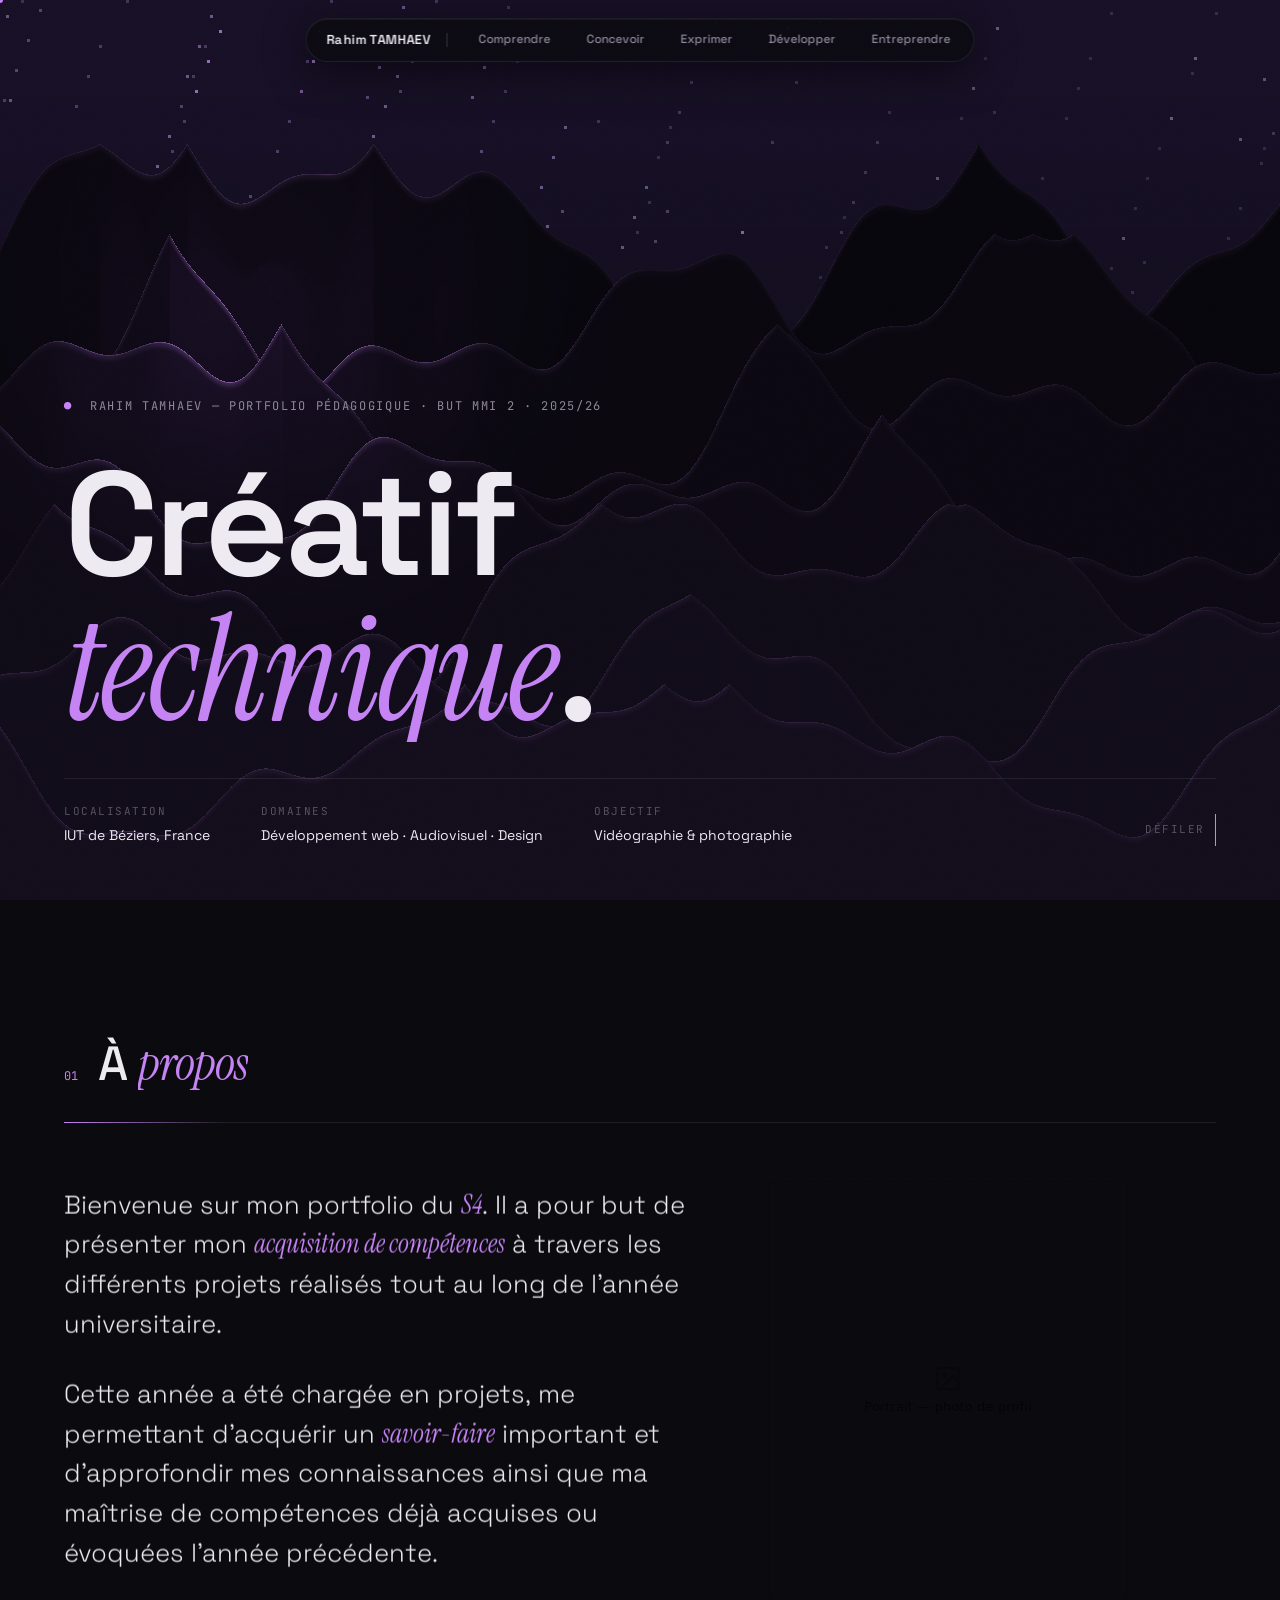
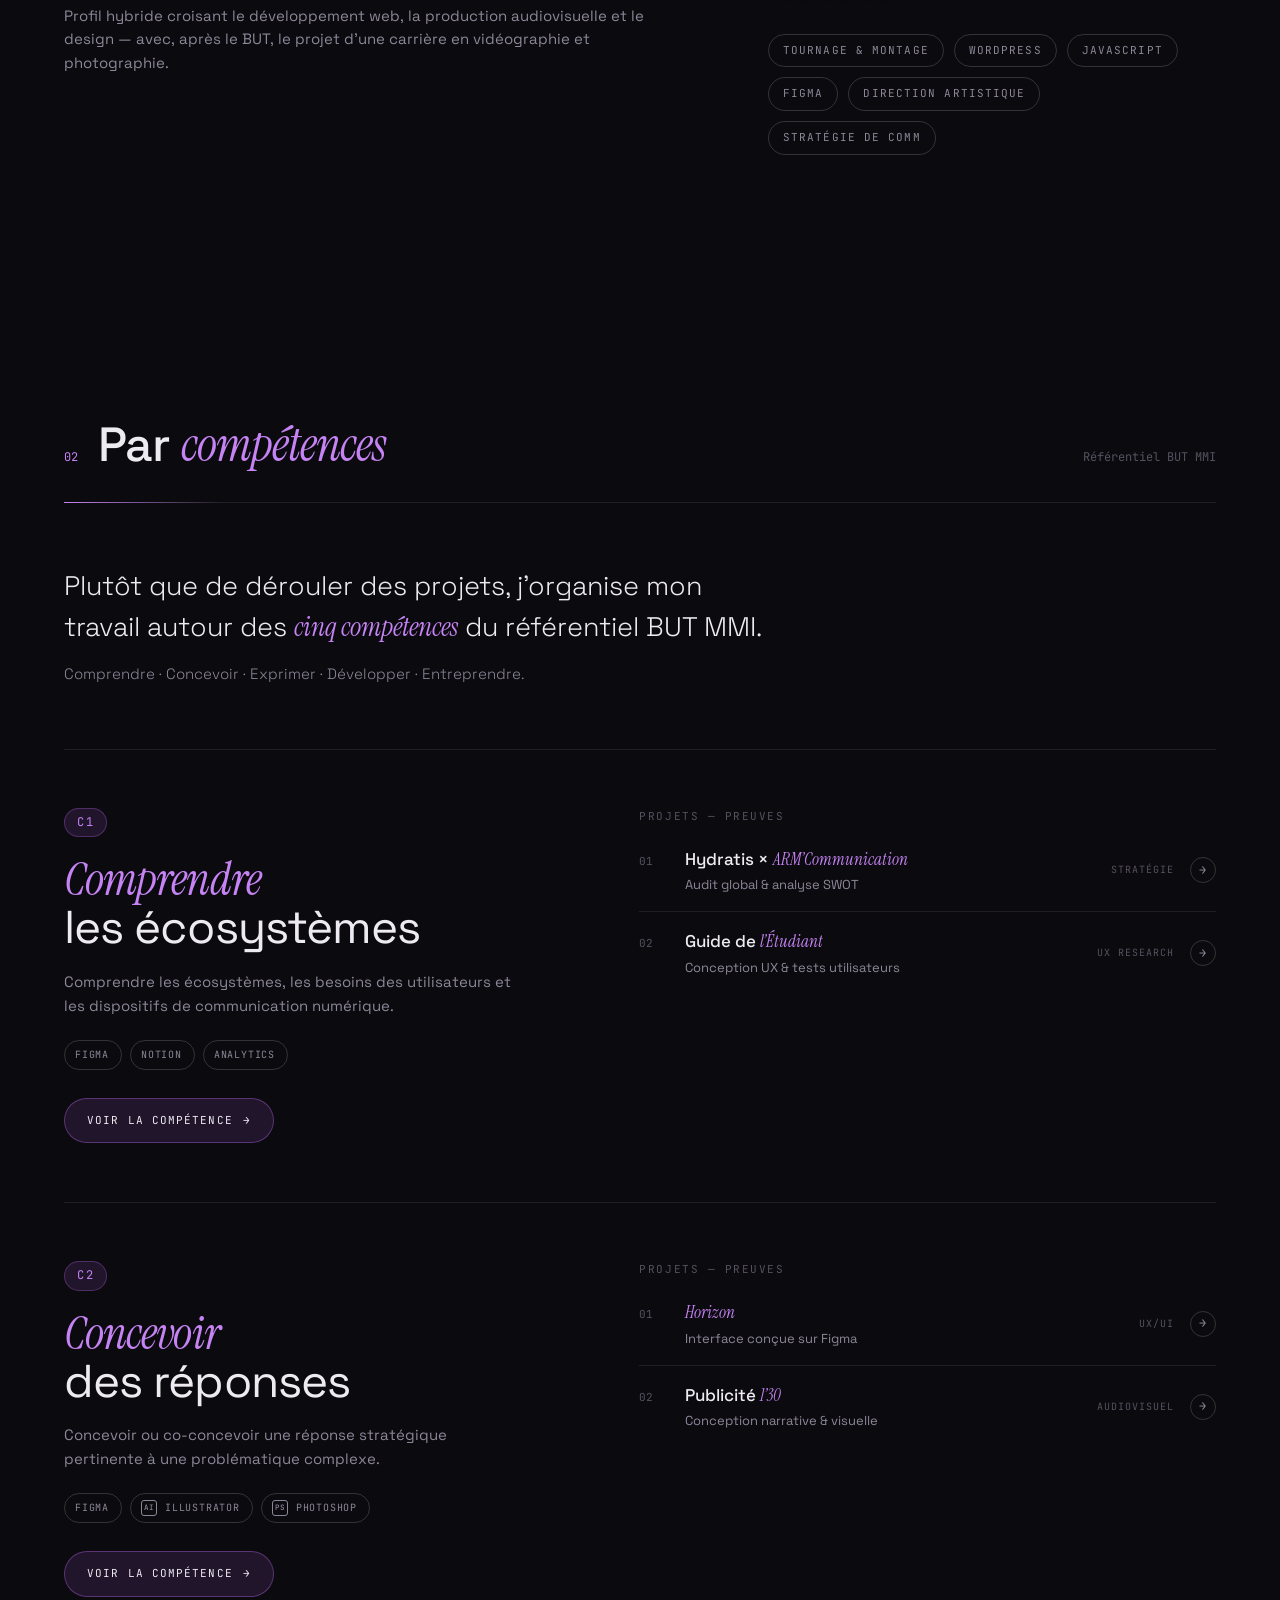
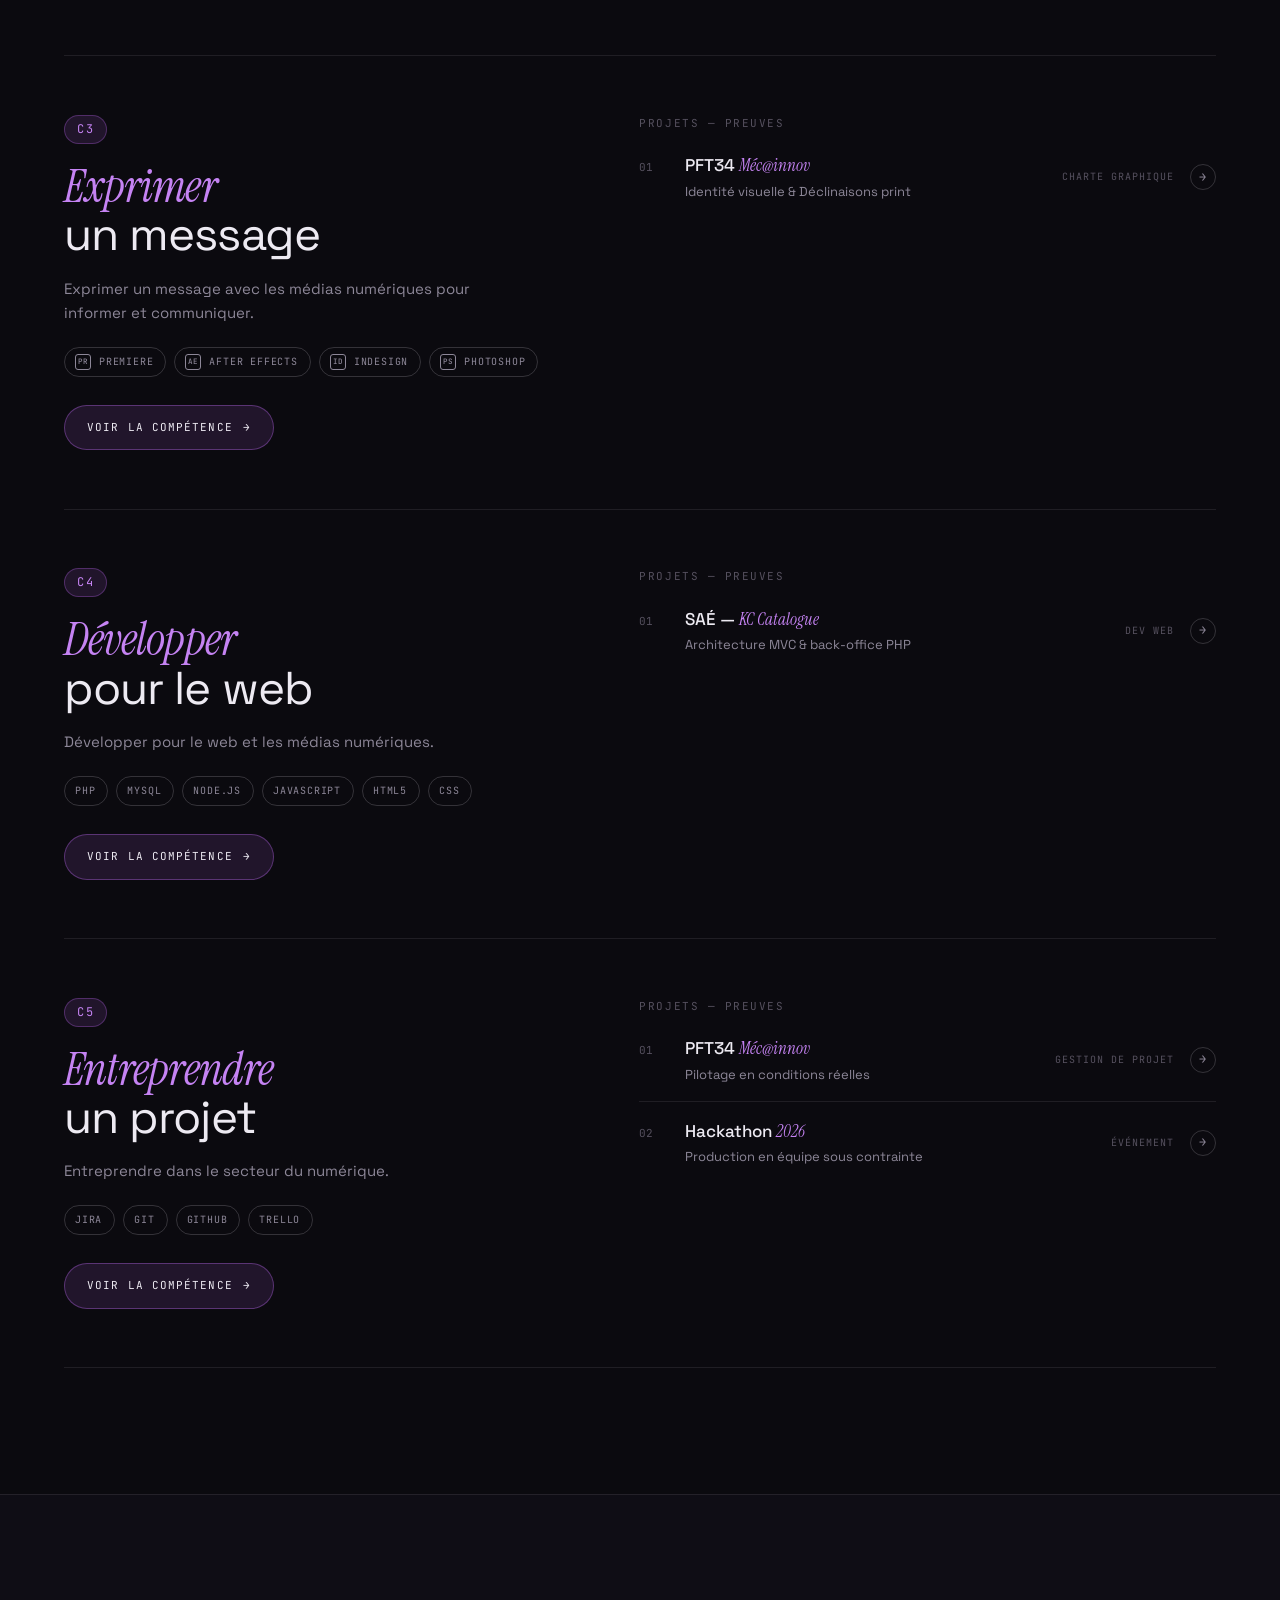
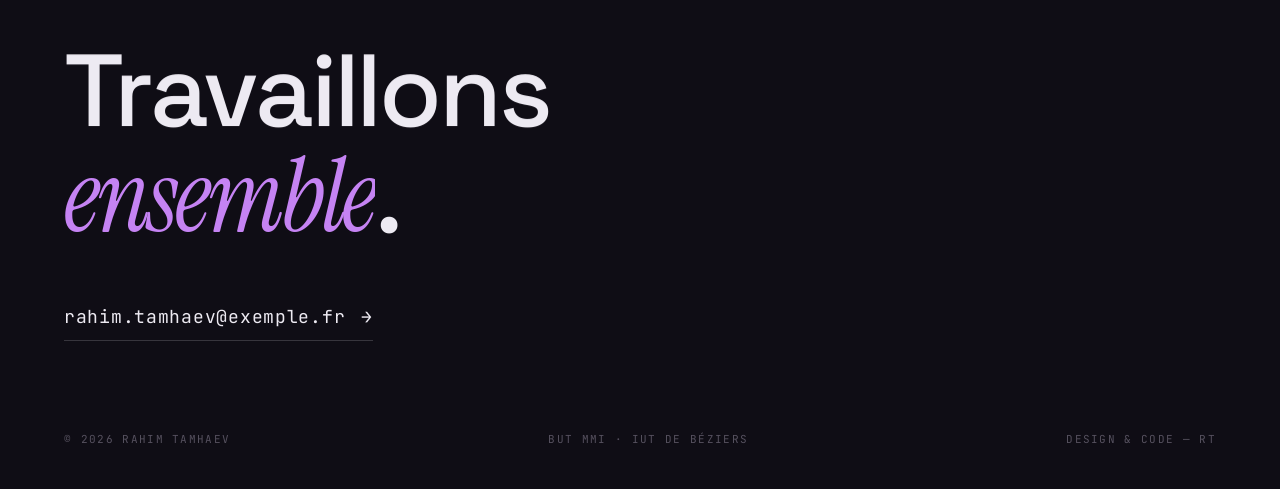
==== commit ade01fcb: "feat: barre de navigation stable et responsive avec le nom complet et intitulés" ====
--- a/index.html
+++ b/index.html
@@ -10,17 +10,34 @@
 
 <nav class="nav" id="dynamic-island">
   <div class="nav-content">
-    <a class="nav-logo" href="index.html">RT<span class="acc">—</span>MMI<span class="acc">.</span>26</a>
+    <a class="nav-logo" href="index.html">
+      <span class="full-logo">Rahim TAMHAEV</span>
+      <span class="short-logo">RT</span>
+    </a>
     <div class="nav-separator"></div>
     <div class="nav-links">
-      <a href="competence-c1.html" class="nav-item" data-name="Comprendre les écosystèmes">C1</a>
-      <a href="competence-c2.html" class="nav-item" data-name="Concevoir des réponses">C2</a>
-      <a href="competence-c3.html" class="nav-item" data-name="Exprimer un message">C3</a>
-      <a href="competence-c4.html" class="nav-item" data-name="Développer pour le web">C4</a>
-      <a href="competence-c5.html" class="nav-item" data-name="Entreprendre un projet">C5</a>
-    </div>
-  </div>
-  <div class="nav-island-label"></div>
+      <a href="competence-c1.html" class="nav-item">
+        <span class="full-text">Comprendre</span>
+        <span class="short-text">C1</span>
+      </a>
+      <a href="competence-c2.html" class="nav-item">
+        <span class="full-text">Concevoir</span>
+        <span class="short-text">C2</span>
+      </a>
+      <a href="competence-c3.html" class="nav-item">
+        <span class="full-text">Exprimer</span>
+        <span class="short-text">C3</span>
+      </a>
+      <a href="competence-c4.html" class="nav-item">
+        <span class="full-text">Développer</span>
+        <span class="short-text">C4</span>
+      </a>
+      <a href="competence-c5.html" class="nav-item">
+        <span class="full-text">Entreprendre</span>
+        <span class="short-text">C5</span>
+      </a>
+    </div>
+  </div>
 </nav>
 
 <!-- ================= HERO ================= -->
--- a/styles.css
+++ b/styles.css
@@ -89,13 +89,13 @@
   font-weight: 400;
 }
 
-/* ---------- nav : dynamic island ---------- */
 .nav {
   position: fixed; top: 18px; left: 50%; transform: translateX(-50%);
   z-index: 1000;
-  display: flex; flex-direction: column; align-items: center;
-  padding: 8px 12px 8px 20px;
-  border-radius: 30px;
+  display: flex; align-items: center;
+  height: 44px;
+  padding: 0 8px 0 20px;
+  border-radius: 999px;
   background: rgba(11, 10, 15, 0.85);
   border: 1px solid var(--line);
   backdrop-filter: blur(20px) saturate(1.4);
@@ -103,7 +103,7 @@
   box-shadow: 0 10px 40px rgba(0, 0, 0, 0.55), inset 0 1px 0 rgba(255, 255, 255, 0.05);
   max-width: calc(100vw - 32px);
   width: auto;
-  transition: all 0.35s cubic-bezier(0.16, 1, 0.3, 1);
+  transition: background 0.4s ease, border-color 0.4s ease, box-shadow 0.4s ease, top 0.4s ease;
   overflow: hidden;
 }
 .nav.scrolled {
@@ -119,10 +119,13 @@
   display: flex;
   align-items: center;
   gap: 16px;
-  height: 28px;
+  height: 100%;
 }
 .nav-logo {
-  font-family: var(--mono); font-size: 12px; letter-spacing: 0.1em;
+  font-family: var(--sans);
+  font-size: 13px;
+  font-weight: 600;
+  letter-spacing: 0.03em;
   color: var(--text);
   white-space: nowrap;
 }
@@ -136,25 +139,26 @@
   display: flex;
   gap: 6px;
   align-items: center;
+  height: 100%;
 }
 .nav-item {
-  font-family: var(--mono);
-  font-size: 11px;
+  font-family: var(--sans);
+  font-size: 12px;
   font-weight: 500;
   color: var(--muted);
-  width: 28px;
-  height: 28px;
+  padding: 6px 14px;
+  border-radius: 999px;
+  border: 1px solid transparent;
+  transition: all 0.25s ease;
+  white-space: nowrap;
   display: flex;
   align-items: center;
   justify-content: center;
-  border-radius: 50%;
-  border: 1px solid transparent;
-  transition: all 0.25s ease;
-  white-space: nowrap;
+  height: 30px;
 }
 .nav-item:hover {
   color: var(--text);
-  background: rgba(255, 255, 255, 0.06);
+  background: rgba(255, 255, 255, 0.05);
   border-color: var(--line-strong);
 }
 .nav-item.active {
@@ -164,28 +168,47 @@
   font-weight: 600;
   box-shadow: 0 0 12px oklch(0.72 0.17 310 / 0.35);
 }
-.nav-island-label {
-  height: 0;
-  opacity: 0;
-  font-size: 10px;
-  font-family: var(--mono);
-  color: var(--accent);
-  text-transform: uppercase;
-  letter-spacing: 0.08em;
-  transition: all 0.3s cubic-bezier(0.16, 1, 0.3, 1);
-  margin-top: 0;
-  text-align: center;
-  pointer-events: none;
-  white-space: nowrap;
-}
-.nav.expanded {
-  padding-bottom: 10px;
-  border-radius: 20px;
-}
-.nav.expanded .nav-island-label {
-  height: 16px;
-  opacity: 1;
-  margin-top: 8px;
+
+/* Responsive Navbar Toggle classes */
+.nav-logo .short-logo,
+.nav-item .short-text {
+  display: none;
+}
+.nav-logo .full-logo,
+.nav-item .full-text {
+  display: inline;
+}
+
+@media (max-width: 768px) {
+  .nav {
+    padding: 0 6px 0 14px;
+  }
+  .nav-content {
+    gap: 12px;
+  }
+  .nav-logo .full-logo {
+    display: none;
+  }
+  .nav-logo .short-logo {
+    display: inline;
+    font-family: var(--mono);
+    font-weight: 600;
+    font-size: 12px;
+  }
+  .nav-item {
+    width: 28px;
+    height: 28px;
+    padding: 0;
+    border-radius: 50%;
+    font-family: var(--mono);
+    font-size: 11px;
+  }
+  .nav-item .full-text {
+    display: none;
+  }
+  .nav-item .short-text {
+    display: inline;
+  }
 }
 
 
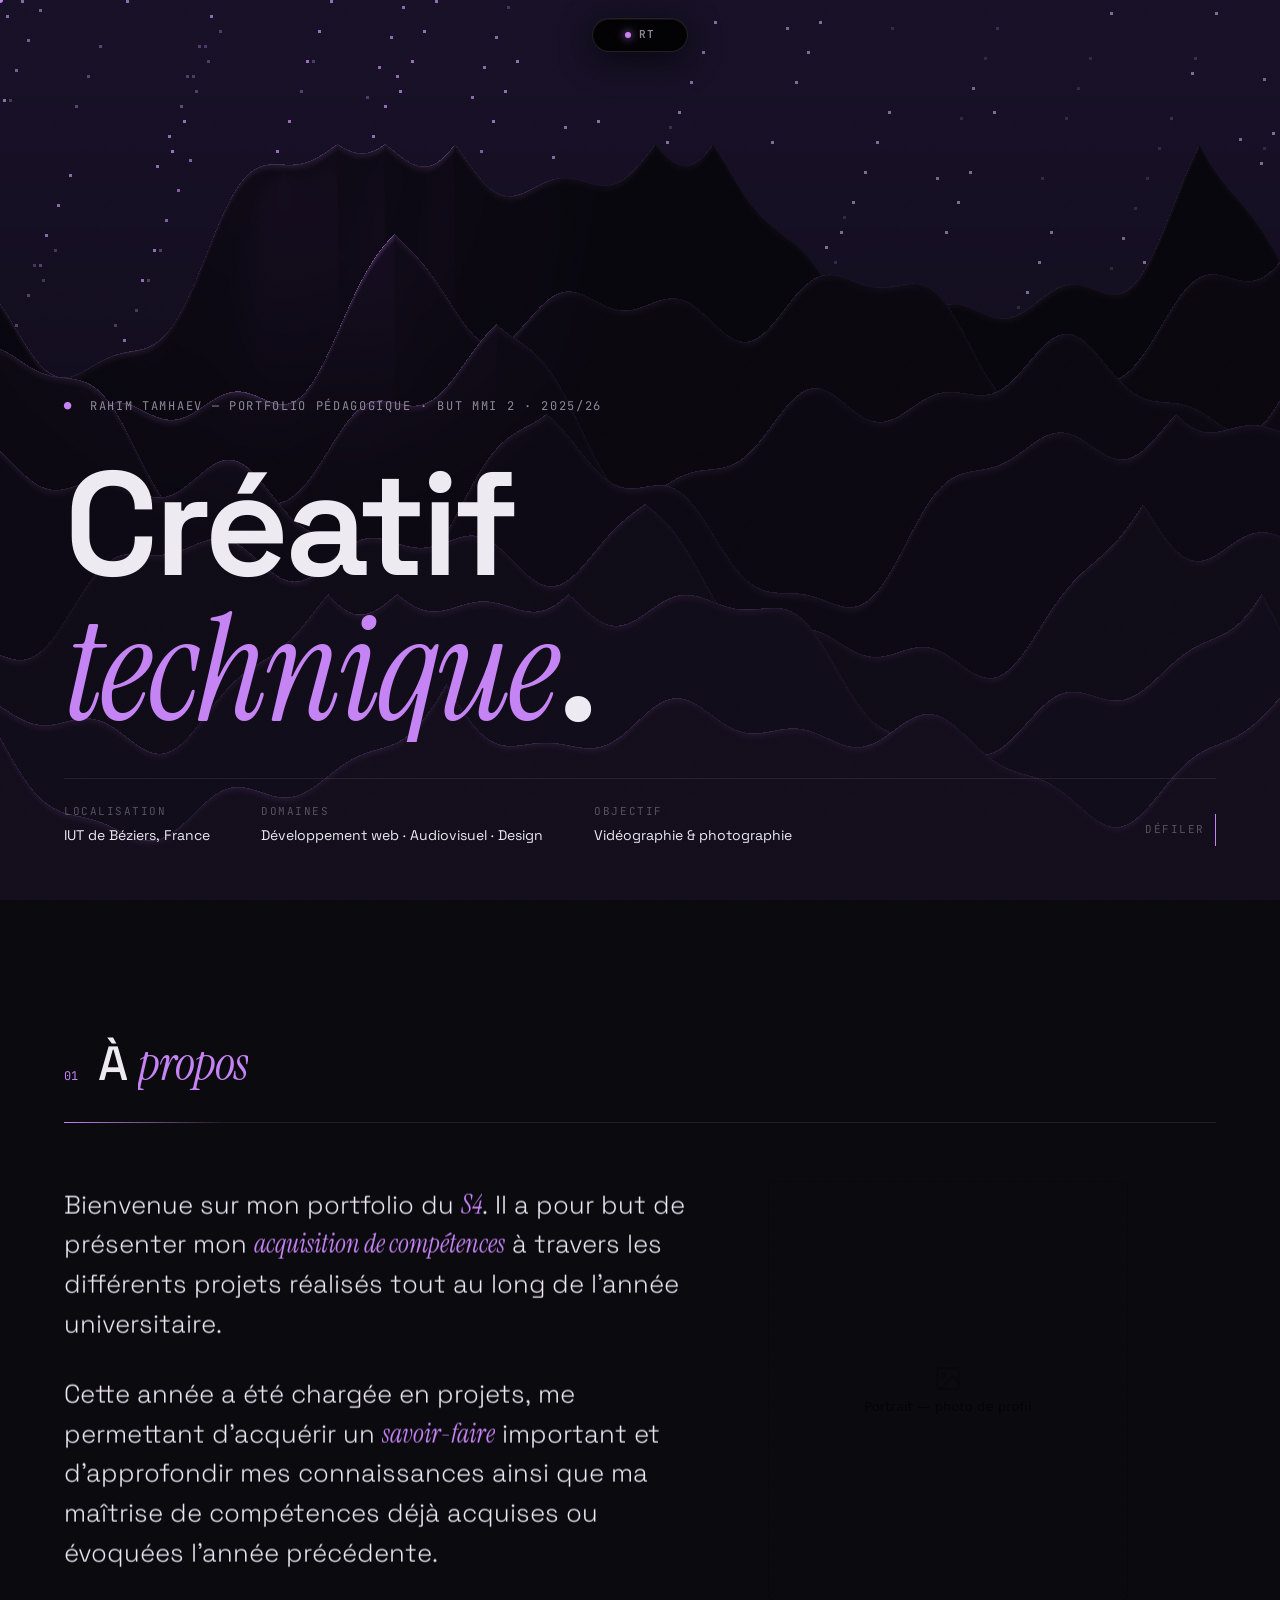
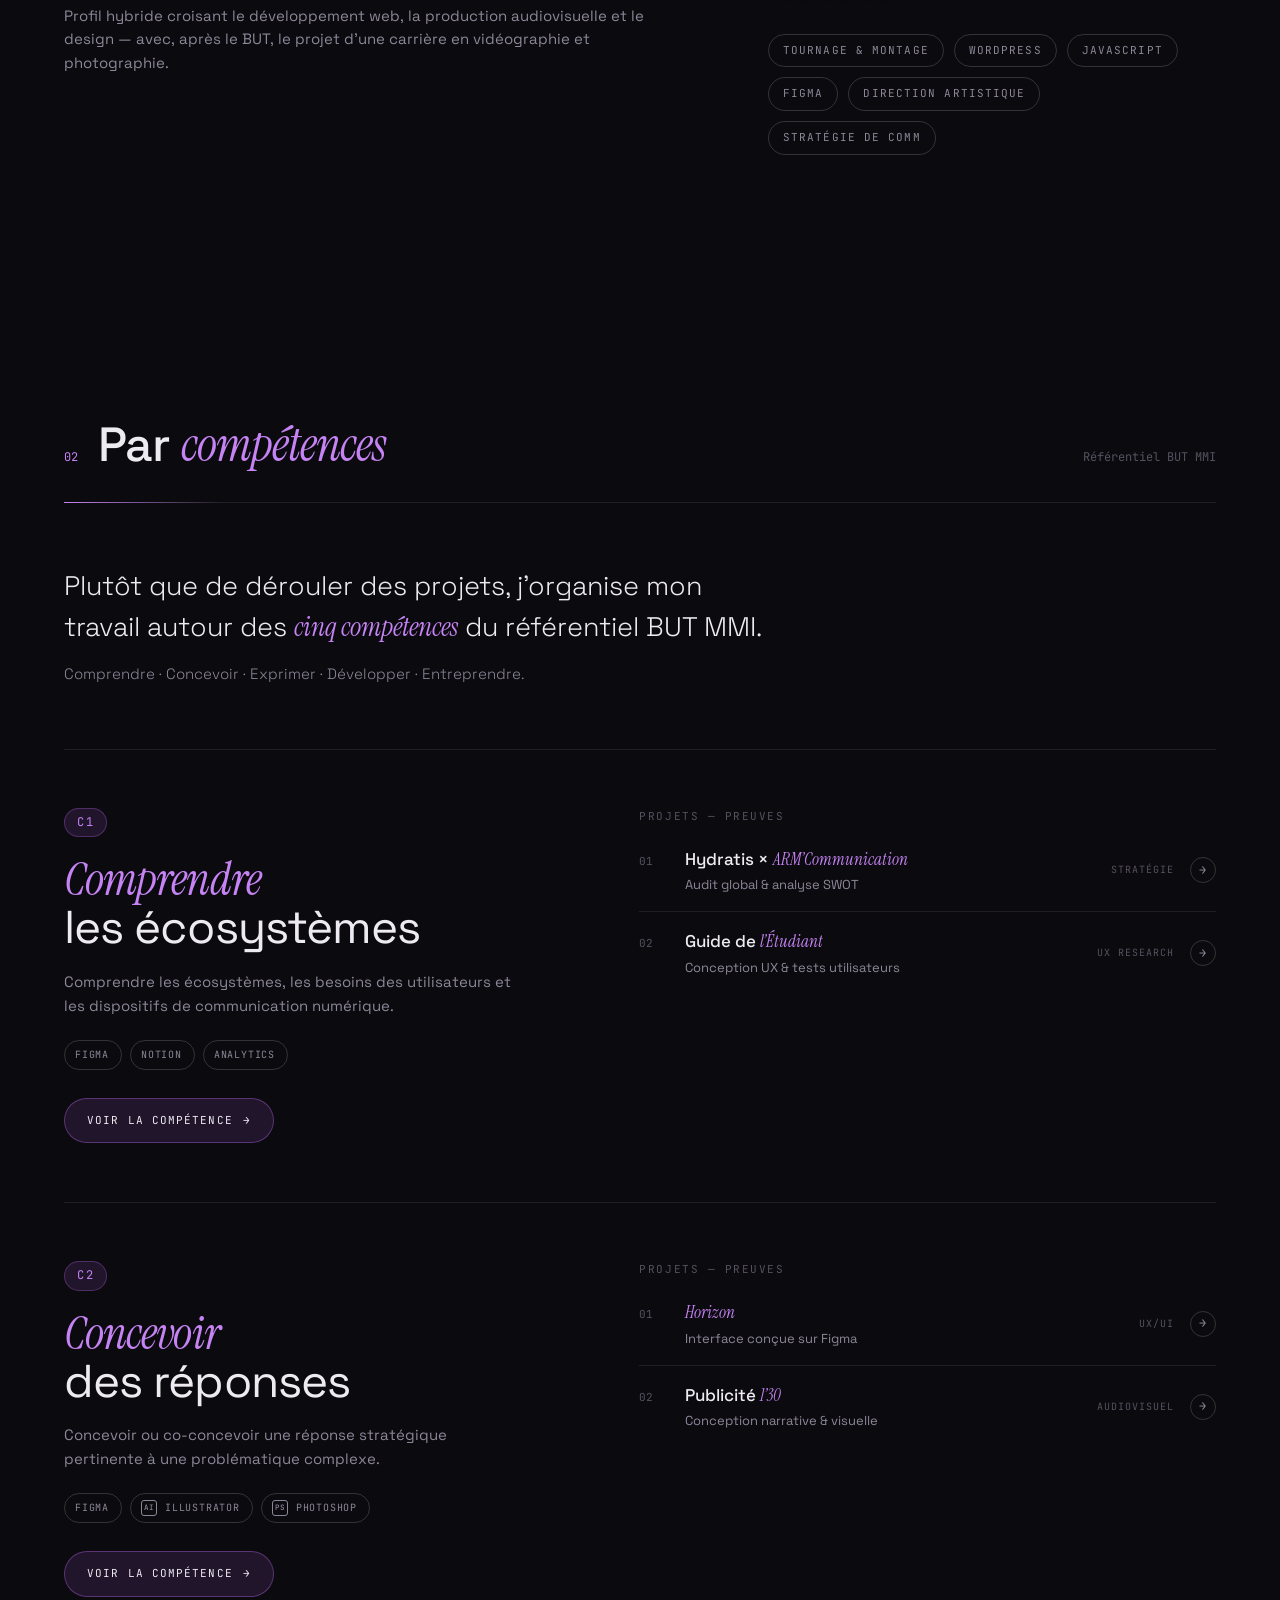
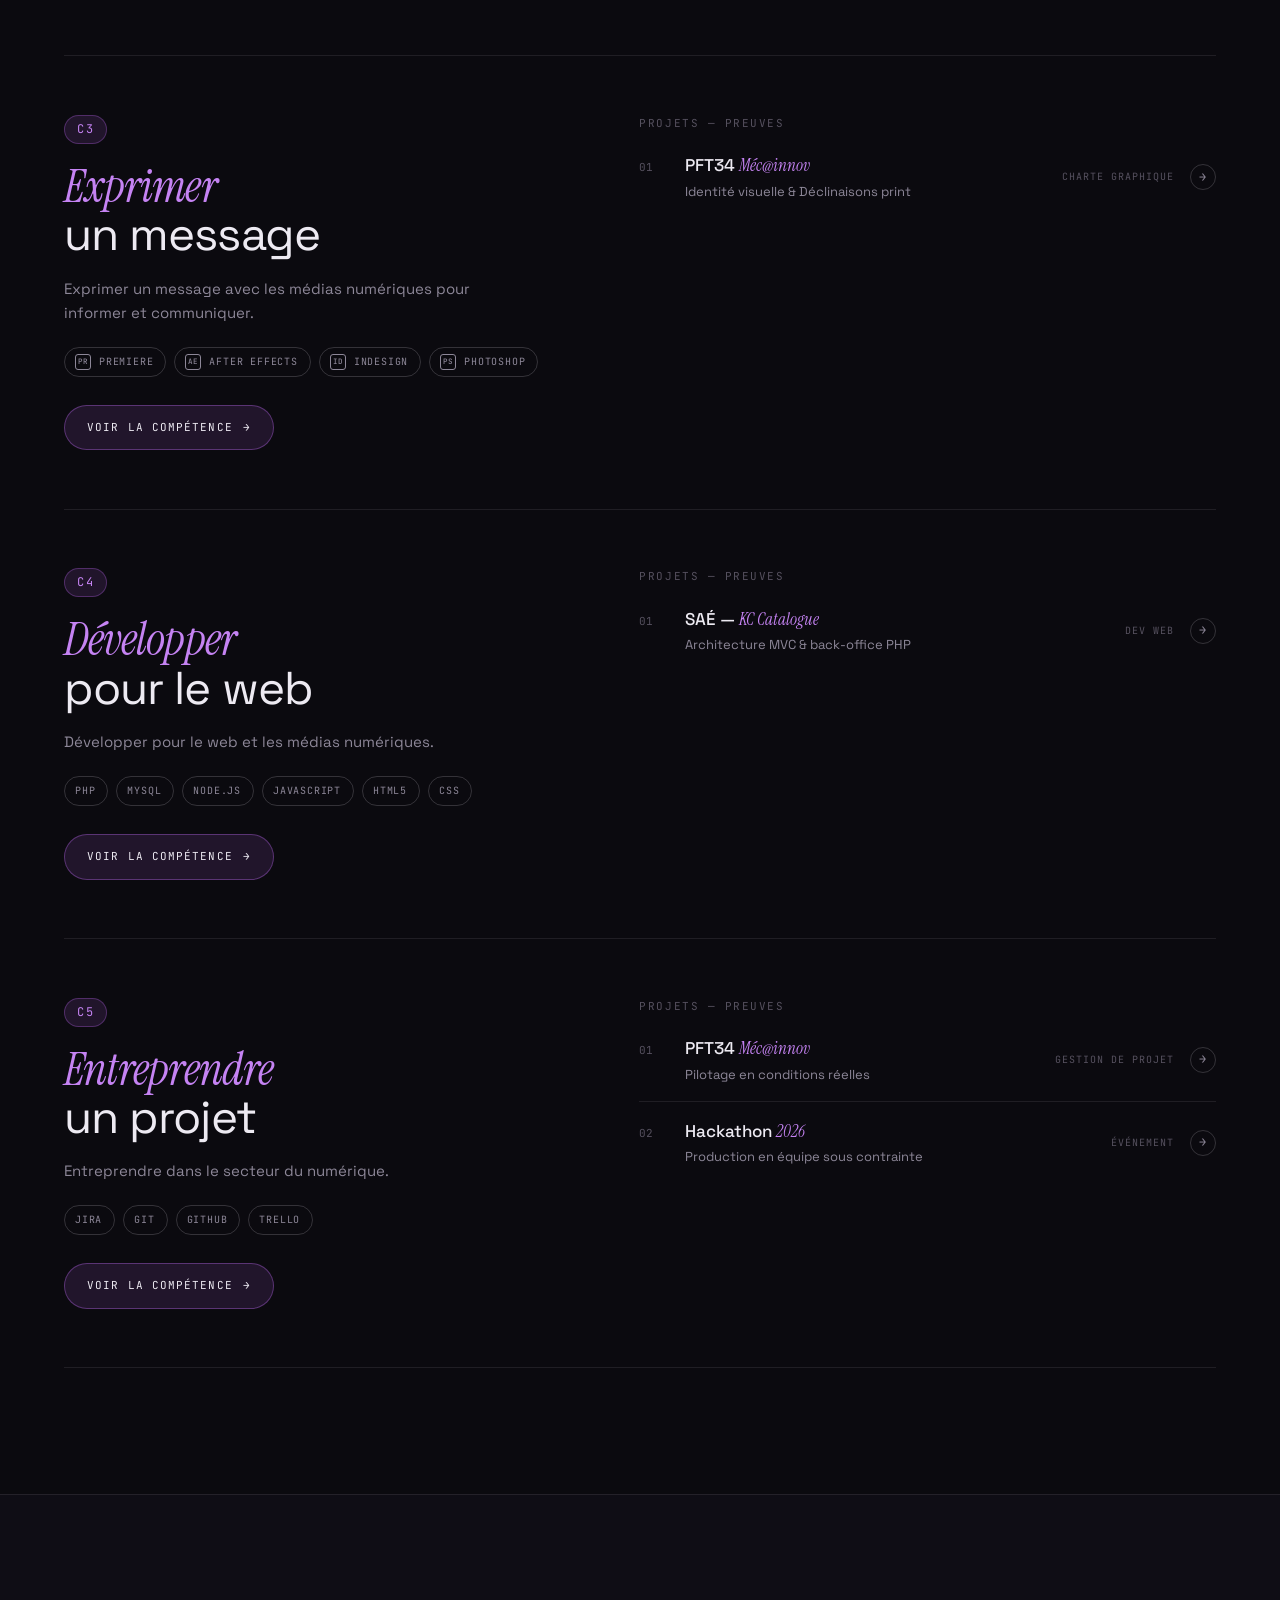
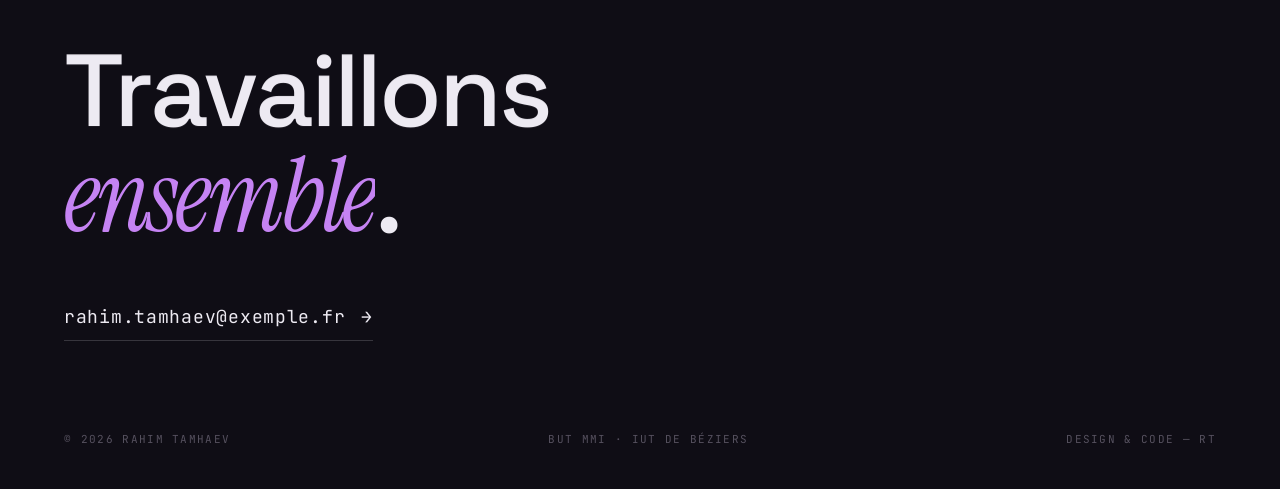
==== commit 85f9e841: "feat: animation bouncy style iOS Dynamic Island et toggling tactile" ====
--- a/index.html
+++ b/index.html
@@ -10,32 +10,40 @@
 
 <nav class="nav" id="dynamic-island">
   <div class="nav-content">
-    <a class="nav-logo" href="index.html">
-      <span class="full-logo">Rahim TAMHAEV</span>
-      <span class="short-logo">RT</span>
-    </a>
-    <div class="nav-separator"></div>
-    <div class="nav-links">
-      <a href="competence-c1.html" class="nav-item">
-        <span class="full-text">Comprendre</span>
-        <span class="short-text">C1</span>
+    <!-- Contenu replié (Sensor) -->
+    <div class="nav-collapsed-content">
+      <span class="sensor-dot"></span>
+      <span class="sensor-text">RT</span>
+    </div>
+    <!-- Contenu étendu -->
+    <div class="nav-expanded-content">
+      <a class="nav-logo" href="index.html">
+        <span class="full-logo">Rahim TAMHAEV</span>
+        <span class="short-logo">RT</span>
       </a>
-      <a href="competence-c2.html" class="nav-item">
-        <span class="full-text">Concevoir</span>
-        <span class="short-text">C2</span>
-      </a>
-      <a href="competence-c3.html" class="nav-item">
-        <span class="full-text">Exprimer</span>
-        <span class="short-text">C3</span>
-      </a>
-      <a href="competence-c4.html" class="nav-item">
-        <span class="full-text">Développer</span>
-        <span class="short-text">C4</span>
-      </a>
-      <a href="competence-c5.html" class="nav-item">
-        <span class="full-text">Entreprendre</span>
-        <span class="short-text">C5</span>
-      </a>
+      <div class="nav-separator"></div>
+      <div class="nav-links">
+        <a href="competence-c1.html" class="nav-item">
+          <span class="full-text">Comprendre</span>
+          <span class="short-text">C1</span>
+        </a>
+        <a href="competence-c2.html" class="nav-item">
+          <span class="full-text">Concevoir</span>
+          <span class="short-text">C2</span>
+        </a>
+        <a href="competence-c3.html" class="nav-item">
+          <span class="full-text">Exprimer</span>
+          <span class="short-text">C3</span>
+        </a>
+        <a href="competence-c4.html" class="nav-item">
+          <span class="full-text">Développer</span>
+          <span class="short-text">C4</span>
+        </a>
+        <a href="competence-c5.html" class="nav-item">
+          <span class="full-text">Entreprendre</span>
+          <span class="short-text">C5</span>
+        </a>
+      </div>
     </div>
   </div>
 </nav>
--- a/styles.css
+++ b/styles.css
@@ -92,35 +92,111 @@
 .nav {
   position: fixed; top: 18px; left: 50%; transform: translateX(-50%);
   z-index: 1000;
-  display: flex; align-items: center;
-  height: 44px;
-  padding: 0 8px 0 20px;
+  width: 96px;
+  height: 34px;
   border-radius: 999px;
-  background: rgba(11, 10, 15, 0.85);
-  border: 1px solid var(--line);
+  background: rgba(0, 0, 0, 0.9);
+  border: 1px solid rgba(255, 255, 255, 0.12);
   backdrop-filter: blur(20px) saturate(1.4);
   -webkit-backdrop-filter: blur(20px) saturate(1.4);
-  box-shadow: 0 10px 40px rgba(0, 0, 0, 0.55), inset 0 1px 0 rgba(255, 255, 255, 0.05);
+  box-shadow: 0 8px 32px rgba(0, 0, 0, 0.6), inset 0 1px 0 rgba(255, 255, 255, 0.05);
   max-width: calc(100vw - 32px);
-  width: auto;
-  transition: background 0.4s ease, border-color 0.4s ease, box-shadow 0.4s ease, top 0.4s ease;
   overflow: hidden;
+  transition: width 0.5s cubic-bezier(0.175, 0.885, 0.32, 1.275), 
+              height 0.5s cubic-bezier(0.175, 0.885, 0.32, 1.275), 
+              background-color 0.3s, 
+              border-color 0.3s, 
+              box-shadow 0.4s ease, 
+              top 0.4s ease;
 }
 .nav.scrolled {
   top: 12px;
-  background: rgba(11, 10, 15, 0.95);
-  border-color: var(--line-strong);
-  box-shadow: 0 14px 50px rgba(0, 0, 0, 0.7),
-              0 0 0 1px oklch(0.62 0.19 310 / 0.1),
-              0 0 28px oklch(0.62 0.19 310 / 0.12),
-              inset 0 1px 0 rgba(255, 255, 255, 0.06);
-}
+  background: rgba(0, 0, 0, 0.95);
+  border-color: rgba(255, 255, 255, 0.18);
+}
+
 .nav-content {
+  position: relative;
+  width: 100%;
+  height: 100%;
+}
+
+/* Collapsed Sensor State */
+.nav-collapsed-content {
+  display: flex;
+  align-items: center;
+  gap: 8px;
+  justify-content: center;
+  position: absolute;
+  left: 50%;
+  top: 50%;
+  transform: translate(-50%, -50%);
+  width: 100%;
+  height: 100%;
+  pointer-events: auto;
+  transition: opacity 0.25s ease, transform 0.35s cubic-bezier(0.175, 0.885, 0.32, 1.2);
+}
+.sensor-dot {
+  width: 6px;
+  height: 6px;
+  background: var(--accent);
+  border-radius: 50%;
+  box-shadow: 0 0 8px var(--accent);
+  display: inline-block;
+}
+.sensor-text {
+  font-family: var(--mono);
+  font-size: 11px;
+  font-weight: 600;
+  letter-spacing: 0.05em;
+  color: var(--muted);
+  text-transform: uppercase;
+}
+.sensor-text.active {
+  color: var(--accent);
+}
+
+/* Expanded Navbar Content */
+.nav-expanded-content {
   display: flex;
   align-items: center;
   gap: 16px;
+  position: absolute;
+  left: 50%;
+  top: 50%;
+  transform: translate(-50%, -50%) scale(0.85) translateY(10px);
+  width: max-content;
   height: 100%;
-}
+  opacity: 0;
+  pointer-events: none;
+  transition: opacity 0.2s ease, transform 0.3s ease;
+}
+
+/* Hover & Expanded States Trigger */
+.nav.expanded,
+.nav:hover {
+  width: 660px;
+  height: 44px;
+  background: rgba(0, 0, 0, 0.92);
+  border-color: rgba(255, 255, 255, 0.16);
+  box-shadow: 0 16px 50px rgba(0, 0, 0, 0.75),
+              0 0 0 1px oklch(0.72 0.17 310 / 0.08),
+              0 0 32px oklch(0.72 0.17 310 / 0.1);
+}
+.nav.expanded .nav-collapsed-content,
+.nav:hover .nav-collapsed-content {
+  opacity: 0;
+  transform: translate(-50%, -50%) scale(0.75) translateY(-12px);
+  pointer-events: none;
+}
+.nav.expanded .nav-expanded-content,
+.nav:hover .nav-expanded-content {
+  opacity: 1;
+  transform: translate(-50%, -50%) scale(1) translateY(0);
+  pointer-events: auto;
+  transition: opacity 0.35s ease 0.12s, transform 0.45s cubic-bezier(0.175, 0.885, 0.32, 1.25) 0.08s;
+}
+
 .nav-logo {
   font-family: var(--sans);
   font-size: 13px;
@@ -133,11 +209,11 @@
 .nav-separator {
   width: 1px;
   height: 14px;
-  background: var(--line-strong);
+  background: rgba(255, 255, 255, 0.15);
 }
 .nav-links {
   display: flex;
-  gap: 6px;
+  gap: 4px;
   align-items: center;
   height: 100%;
 }
@@ -158,8 +234,8 @@
 }
 .nav-item:hover {
   color: var(--text);
-  background: rgba(255, 255, 255, 0.05);
-  border-color: var(--line-strong);
+  background: rgba(255, 255, 255, 0.06);
+  border-color: rgba(255, 255, 255, 0.15);
 }
 .nav-item.active {
   background: var(--accent);
@@ -181,10 +257,13 @@
 
 @media (max-width: 768px) {
   .nav {
-    padding: 0 6px 0 14px;
-  }
-  .nav-content {
-    gap: 12px;
+    width: 76px;
+    height: 32px;
+  }
+  .nav.expanded,
+  .nav:hover {
+    width: 300px;
+    height: 44px;
   }
   .nav-logo .full-logo {
     display: none;
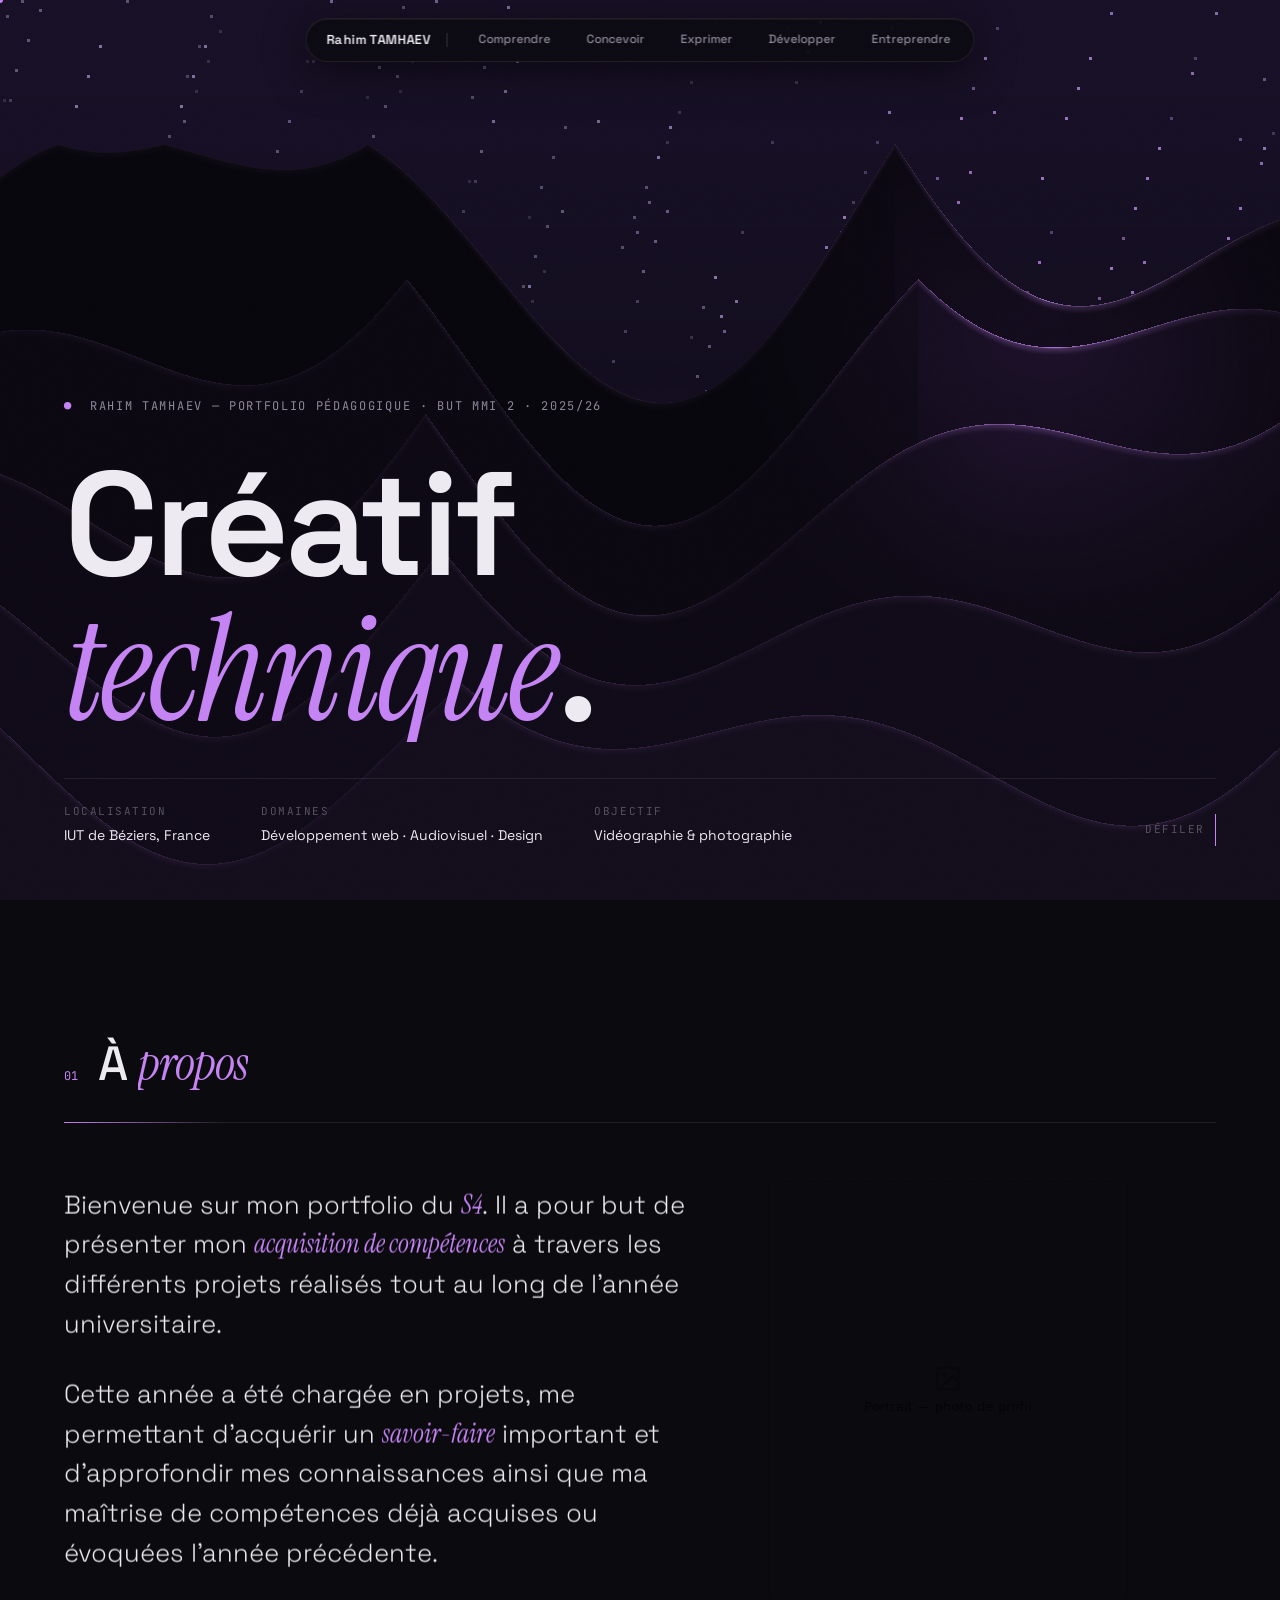
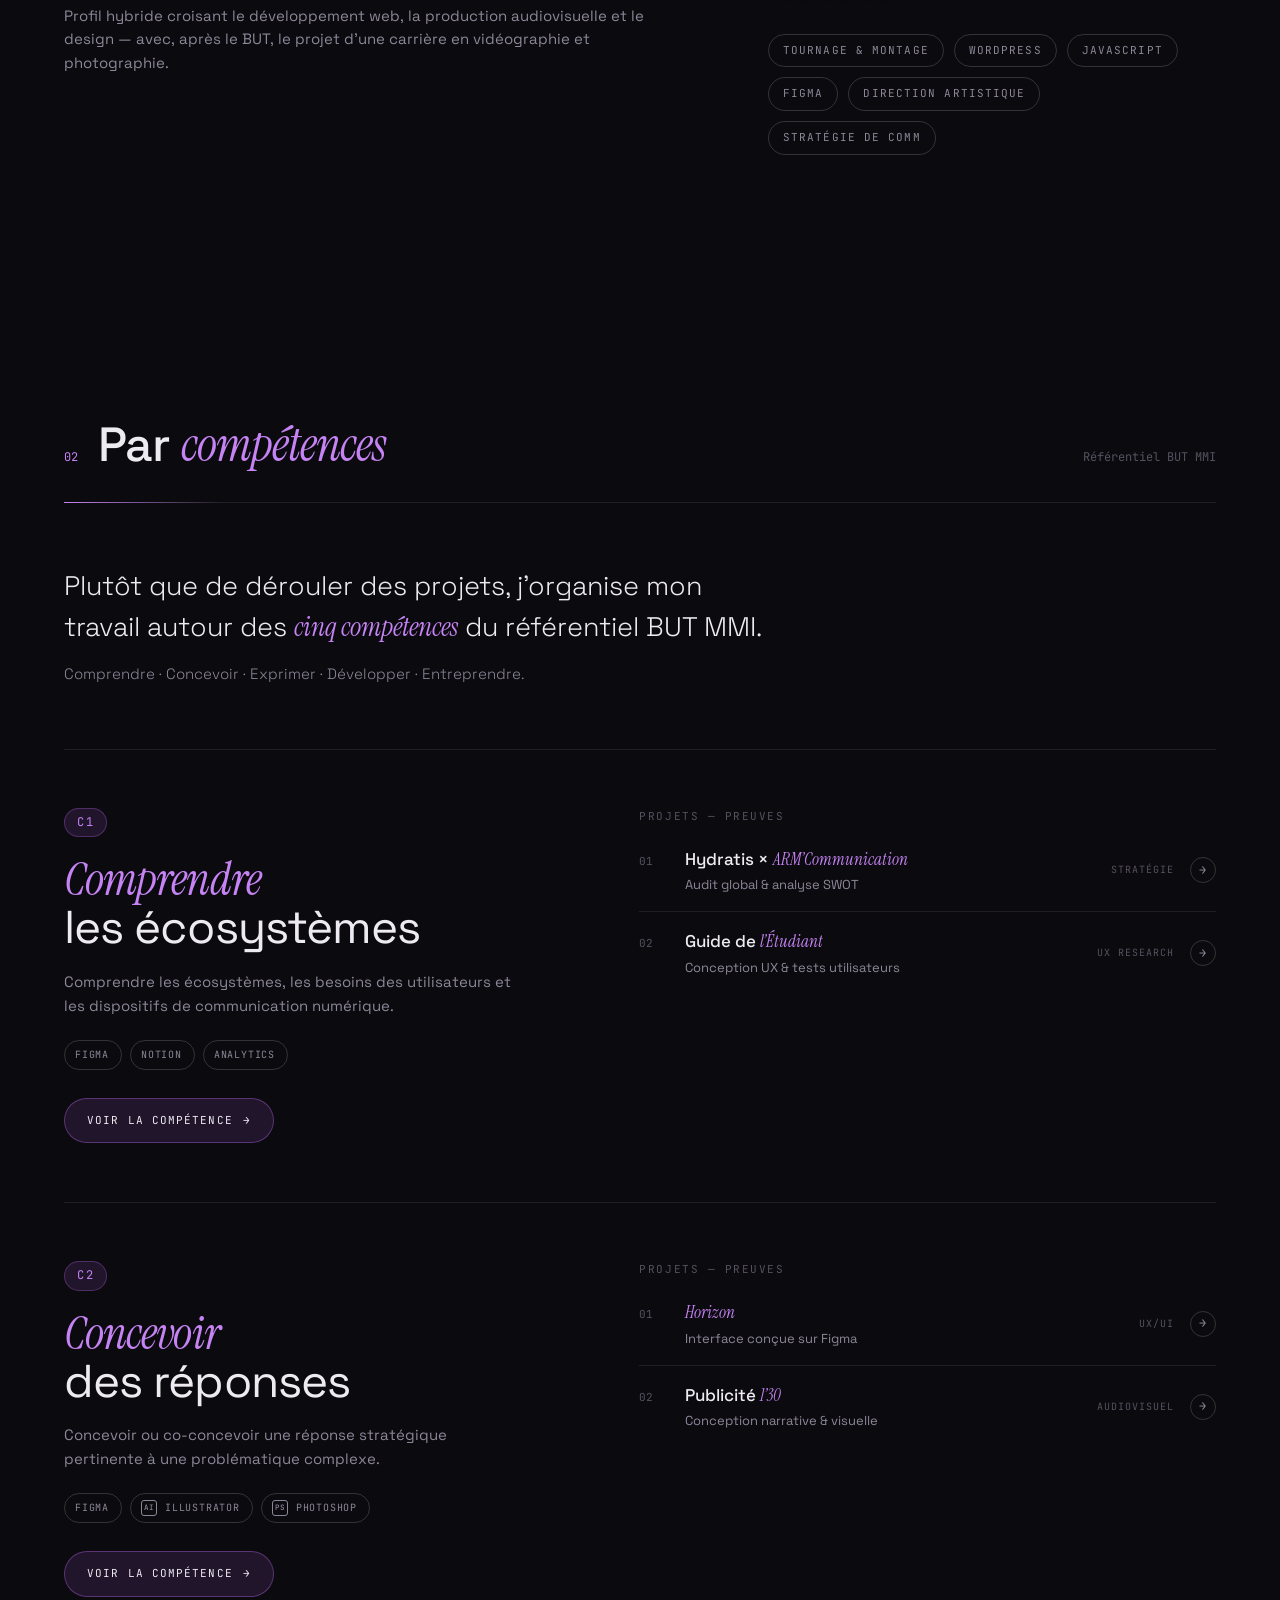
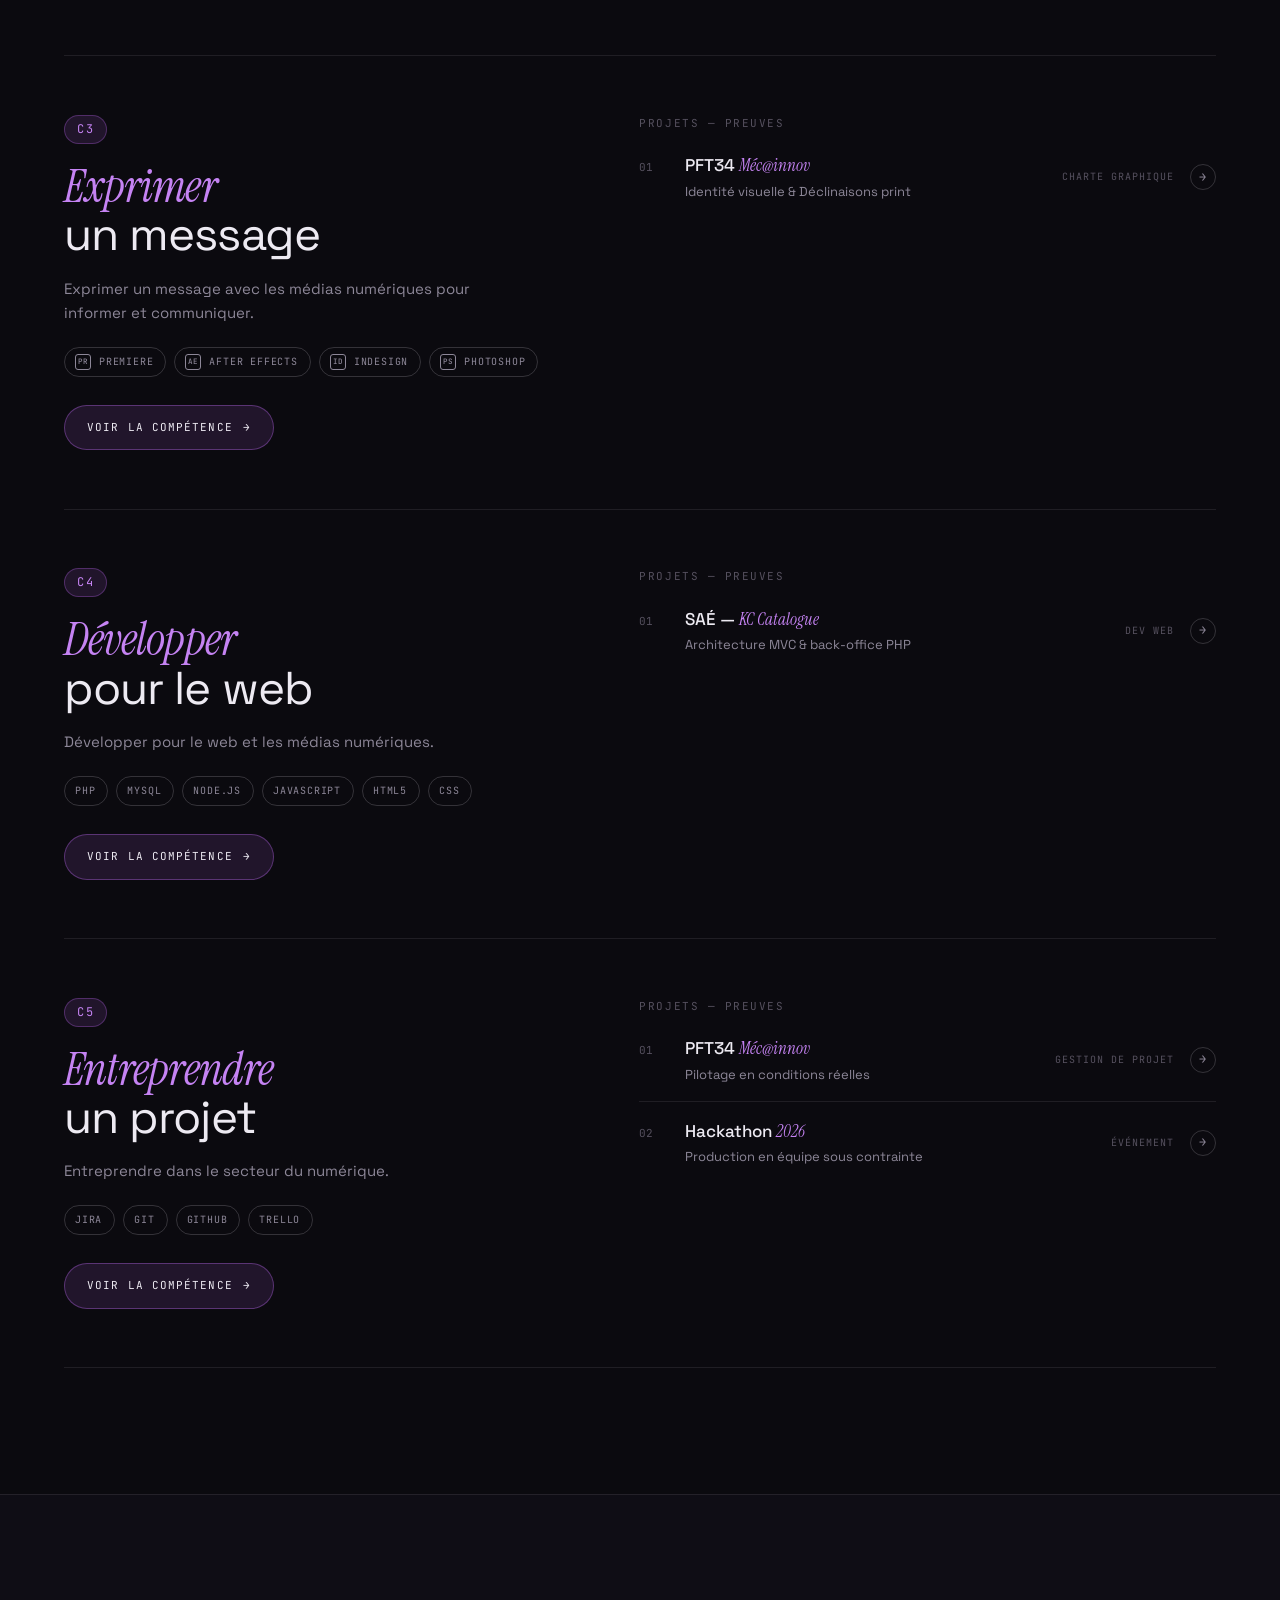
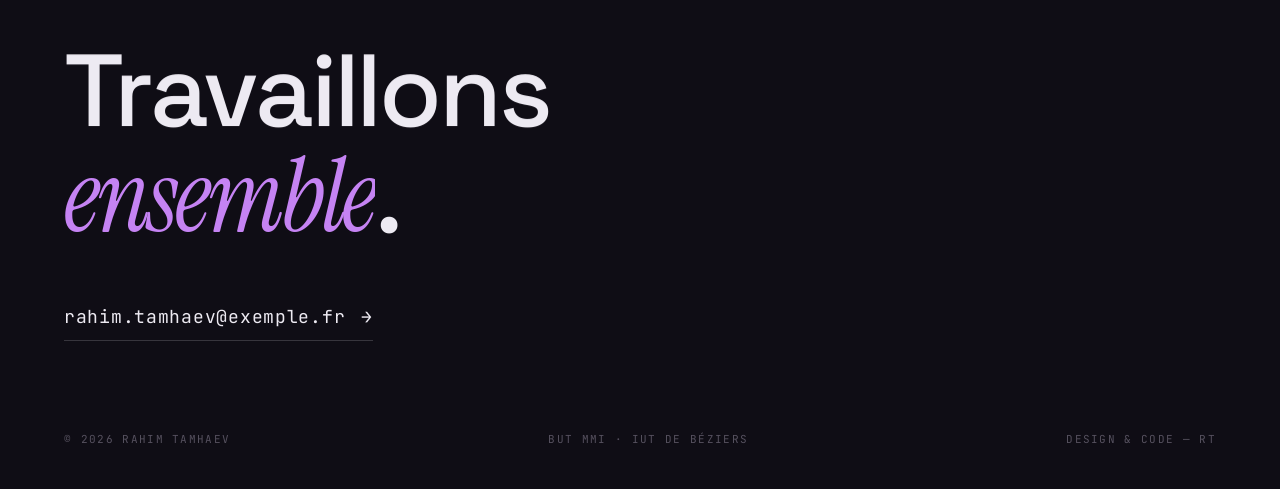
==== commit 3654601c: "perf: optimisation du shader WebGL hero et retour au menu stable réactif" ====
--- a/index.html
+++ b/index.html
@@ -10,40 +10,32 @@
 
 <nav class="nav" id="dynamic-island">
   <div class="nav-content">
-    <!-- Contenu replié (Sensor) -->
-    <div class="nav-collapsed-content">
-      <span class="sensor-dot"></span>
-      <span class="sensor-text">RT</span>
-    </div>
-    <!-- Contenu étendu -->
-    <div class="nav-expanded-content">
-      <a class="nav-logo" href="index.html">
-        <span class="full-logo">Rahim TAMHAEV</span>
-        <span class="short-logo">RT</span>
-      </a>
-      <div class="nav-separator"></div>
-      <div class="nav-links">
-        <a href="competence-c1.html" class="nav-item">
-          <span class="full-text">Comprendre</span>
-          <span class="short-text">C1</span>
-        </a>
-        <a href="competence-c2.html" class="nav-item">
-          <span class="full-text">Concevoir</span>
-          <span class="short-text">C2</span>
-        </a>
-        <a href="competence-c3.html" class="nav-item">
-          <span class="full-text">Exprimer</span>
-          <span class="short-text">C3</span>
-        </a>
-        <a href="competence-c4.html" class="nav-item">
-          <span class="full-text">Développer</span>
-          <span class="short-text">C4</span>
-        </a>
-        <a href="competence-c5.html" class="nav-item">
-          <span class="full-text">Entreprendre</span>
-          <span class="short-text">C5</span>
-        </a>
-      </div>
+    <a class="nav-logo" href="index.html">
+      <span class="full-logo">Rahim TAMHAEV</span>
+      <span class="short-logo">RT</span>
+    </a>
+    <div class="nav-separator"></div>
+    <div class="nav-links">
+      <a href="competence-c1.html" class="nav-item">
+        <span class="full-text">Comprendre</span>
+        <span class="short-text">C1</span>
+      </a>
+      <a href="competence-c2.html" class="nav-item">
+        <span class="full-text">Concevoir</span>
+        <span class="short-text">C2</span>
+      </a>
+      <a href="competence-c3.html" class="nav-item">
+        <span class="full-text">Exprimer</span>
+        <span class="short-text">C3</span>
+      </a>
+      <a href="competence-c4.html" class="nav-item">
+        <span class="full-text">Développer</span>
+        <span class="short-text">C4</span>
+      </a>
+      <a href="competence-c5.html" class="nav-item">
+        <span class="full-text">Entreprendre</span>
+        <span class="short-text">C5</span>
+      </a>
     </div>
   </div>
 </nav>
--- a/styles.css
+++ b/styles.css
@@ -92,111 +92,35 @@
 .nav {
   position: fixed; top: 18px; left: 50%; transform: translateX(-50%);
   z-index: 1000;
-  width: 96px;
-  height: 34px;
+  display: flex; align-items: center;
+  height: 44px;
+  padding: 0 8px 0 20px;
   border-radius: 999px;
-  background: rgba(0, 0, 0, 0.9);
-  border: 1px solid rgba(255, 255, 255, 0.12);
+  background: rgba(11, 10, 15, 0.85);
+  border: 1px solid var(--line);
   backdrop-filter: blur(20px) saturate(1.4);
   -webkit-backdrop-filter: blur(20px) saturate(1.4);
-  box-shadow: 0 8px 32px rgba(0, 0, 0, 0.6), inset 0 1px 0 rgba(255, 255, 255, 0.05);
+  box-shadow: 0 10px 40px rgba(0, 0, 0, 0.55), inset 0 1px 0 rgba(255, 255, 255, 0.05);
   max-width: calc(100vw - 32px);
+  width: auto;
+  transition: background 0.4s ease, border-color 0.4s ease, box-shadow 0.4s ease, top 0.4s ease;
   overflow: hidden;
-  transition: width 0.5s cubic-bezier(0.175, 0.885, 0.32, 1.275), 
-              height 0.5s cubic-bezier(0.175, 0.885, 0.32, 1.275), 
-              background-color 0.3s, 
-              border-color 0.3s, 
-              box-shadow 0.4s ease, 
-              top 0.4s ease;
 }
 .nav.scrolled {
   top: 12px;
-  background: rgba(0, 0, 0, 0.95);
-  border-color: rgba(255, 255, 255, 0.18);
-}
-
+  background: rgba(11, 10, 15, 0.95);
+  border-color: var(--line-strong);
+  box-shadow: 0 14px 50px rgba(0, 0, 0, 0.7),
+              0 0 0 1px oklch(0.62 0.19 310 / 0.1),
+              0 0 28px oklch(0.62 0.19 310 / 0.12),
+              inset 0 1px 0 rgba(255, 255, 255, 0.06);
+}
 .nav-content {
-  position: relative;
-  width: 100%;
-  height: 100%;
-}
-
-/* Collapsed Sensor State */
-.nav-collapsed-content {
-  display: flex;
-  align-items: center;
-  gap: 8px;
-  justify-content: center;
-  position: absolute;
-  left: 50%;
-  top: 50%;
-  transform: translate(-50%, -50%);
-  width: 100%;
-  height: 100%;
-  pointer-events: auto;
-  transition: opacity 0.25s ease, transform 0.35s cubic-bezier(0.175, 0.885, 0.32, 1.2);
-}
-.sensor-dot {
-  width: 6px;
-  height: 6px;
-  background: var(--accent);
-  border-radius: 50%;
-  box-shadow: 0 0 8px var(--accent);
-  display: inline-block;
-}
-.sensor-text {
-  font-family: var(--mono);
-  font-size: 11px;
-  font-weight: 600;
-  letter-spacing: 0.05em;
-  color: var(--muted);
-  text-transform: uppercase;
-}
-.sensor-text.active {
-  color: var(--accent);
-}
-
-/* Expanded Navbar Content */
-.nav-expanded-content {
   display: flex;
   align-items: center;
   gap: 16px;
-  position: absolute;
-  left: 50%;
-  top: 50%;
-  transform: translate(-50%, -50%) scale(0.85) translateY(10px);
-  width: max-content;
   height: 100%;
-  opacity: 0;
-  pointer-events: none;
-  transition: opacity 0.2s ease, transform 0.3s ease;
-}
-
-/* Hover & Expanded States Trigger */
-.nav.expanded,
-.nav:hover {
-  width: 660px;
-  height: 44px;
-  background: rgba(0, 0, 0, 0.92);
-  border-color: rgba(255, 255, 255, 0.16);
-  box-shadow: 0 16px 50px rgba(0, 0, 0, 0.75),
-              0 0 0 1px oklch(0.72 0.17 310 / 0.08),
-              0 0 32px oklch(0.72 0.17 310 / 0.1);
-}
-.nav.expanded .nav-collapsed-content,
-.nav:hover .nav-collapsed-content {
-  opacity: 0;
-  transform: translate(-50%, -50%) scale(0.75) translateY(-12px);
-  pointer-events: none;
-}
-.nav.expanded .nav-expanded-content,
-.nav:hover .nav-expanded-content {
-  opacity: 1;
-  transform: translate(-50%, -50%) scale(1) translateY(0);
-  pointer-events: auto;
-  transition: opacity 0.35s ease 0.12s, transform 0.45s cubic-bezier(0.175, 0.885, 0.32, 1.25) 0.08s;
-}
-
+}
 .nav-logo {
   font-family: var(--sans);
   font-size: 13px;
@@ -209,11 +133,11 @@
 .nav-separator {
   width: 1px;
   height: 14px;
-  background: rgba(255, 255, 255, 0.15);
+  background: var(--line-strong);
 }
 .nav-links {
   display: flex;
-  gap: 4px;
+  gap: 6px;
   align-items: center;
   height: 100%;
 }
@@ -234,8 +158,8 @@
 }
 .nav-item:hover {
   color: var(--text);
-  background: rgba(255, 255, 255, 0.06);
-  border-color: rgba(255, 255, 255, 0.15);
+  background: rgba(255, 255, 255, 0.05);
+  border-color: var(--line-strong);
 }
 .nav-item.active {
   background: var(--accent);
@@ -257,13 +181,10 @@
 
 @media (max-width: 768px) {
   .nav {
-    width: 76px;
-    height: 32px;
-  }
-  .nav.expanded,
-  .nav:hover {
-    width: 300px;
-    height: 44px;
+    padding: 0 6px 0 14px;
+  }
+  .nav-content {
+    gap: 12px;
   }
   .nav-logo .full-logo {
     display: none;
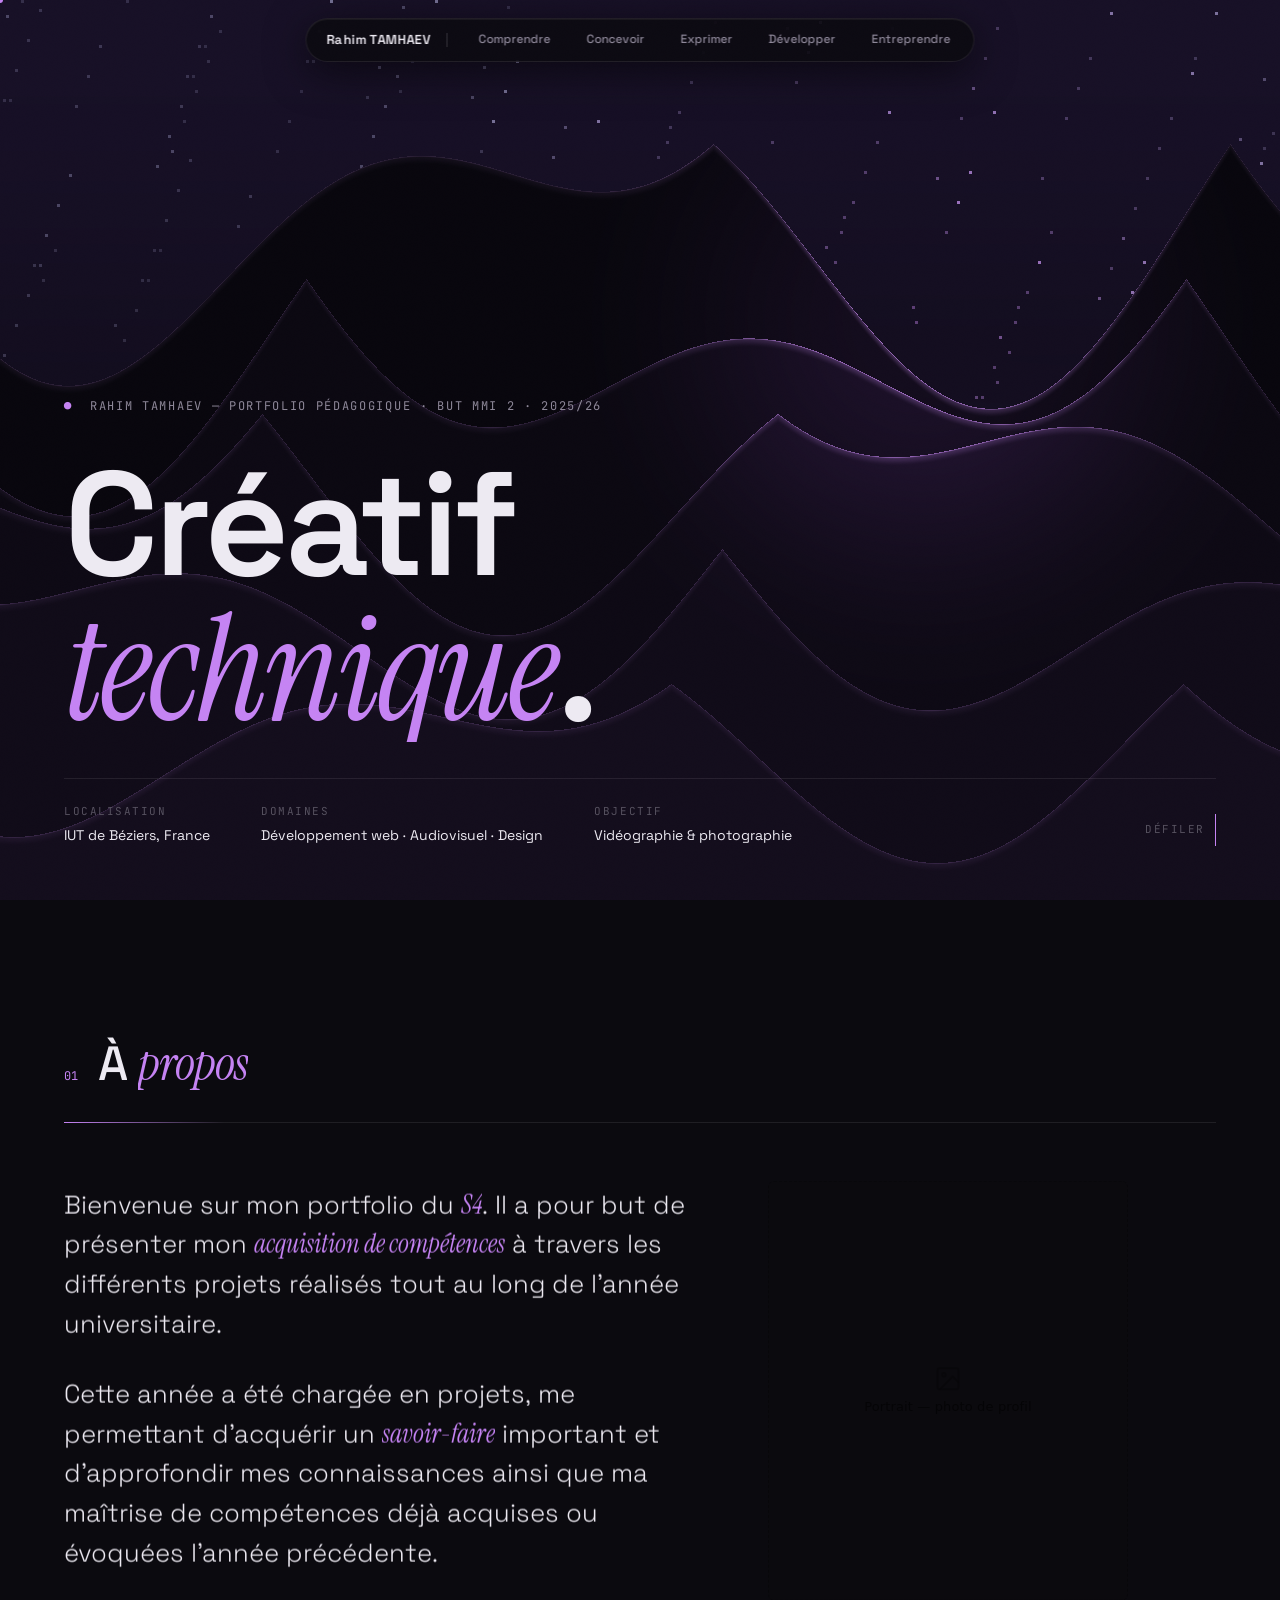
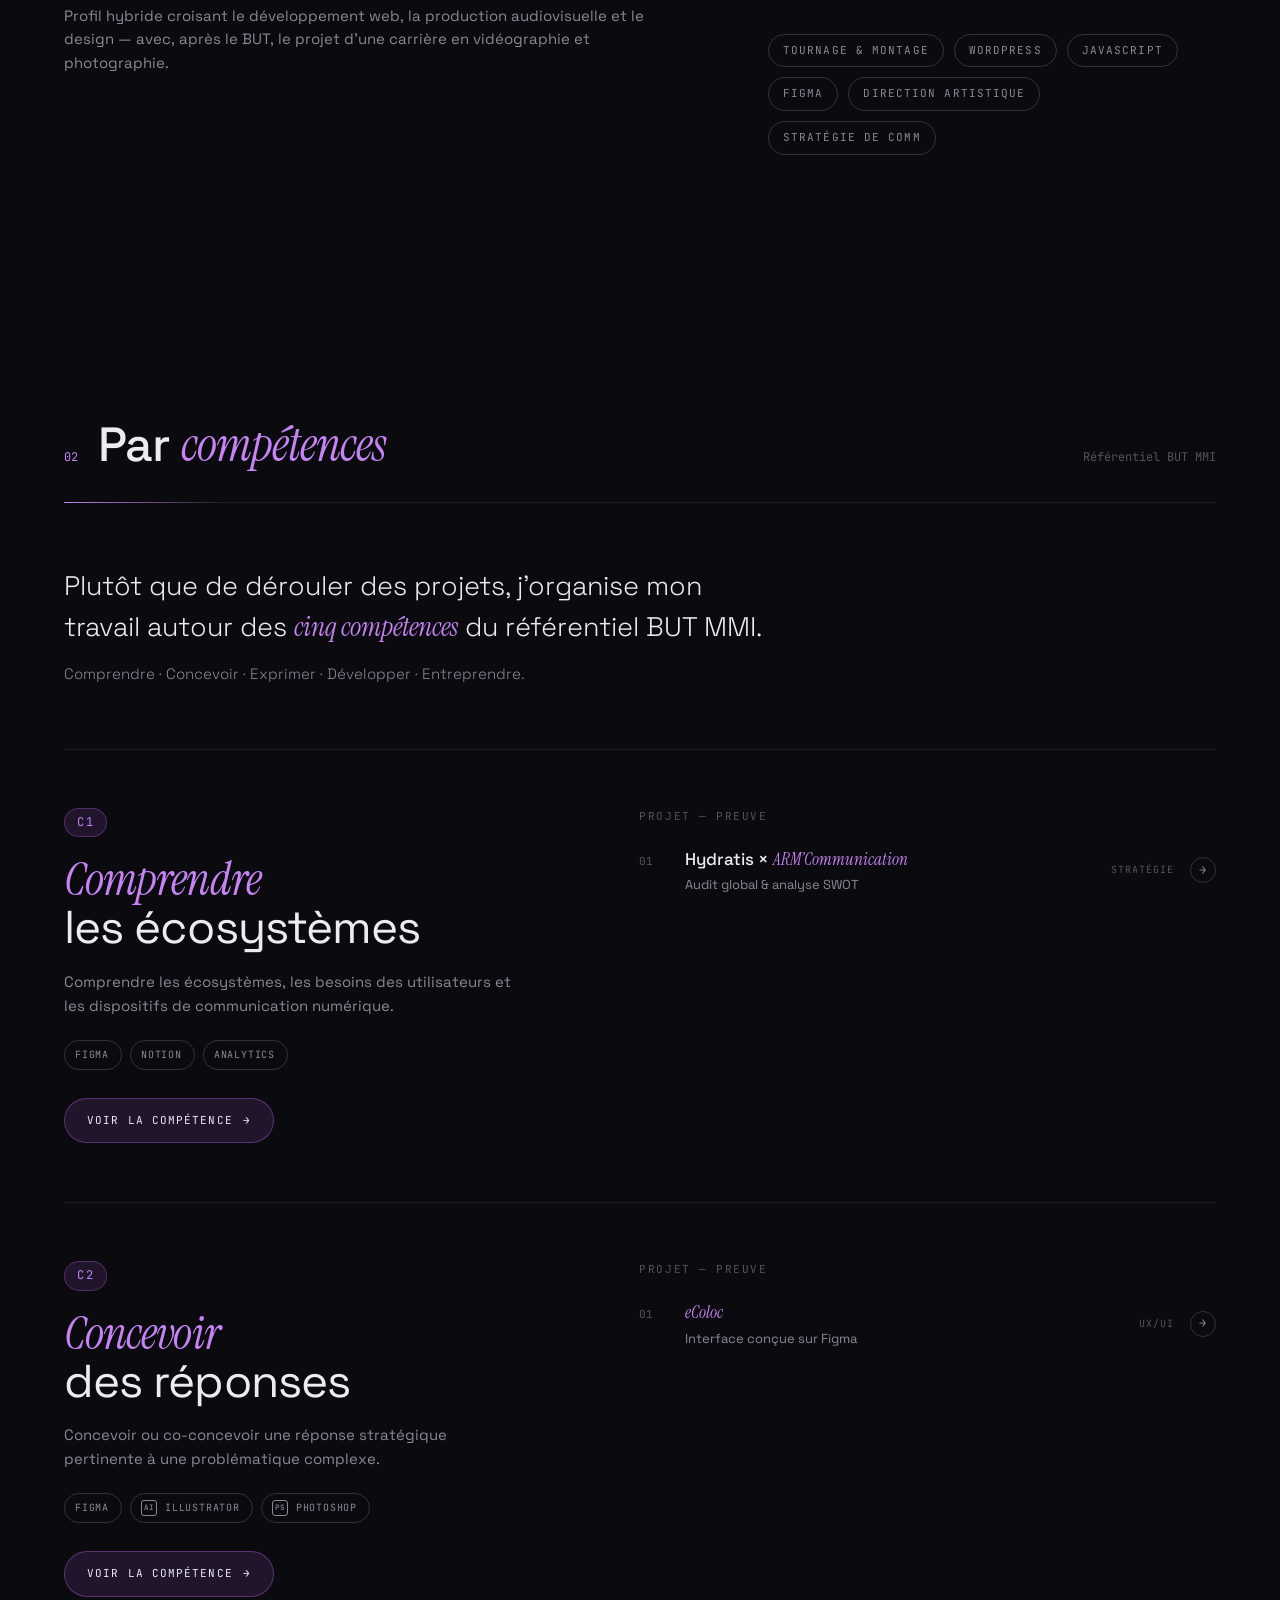
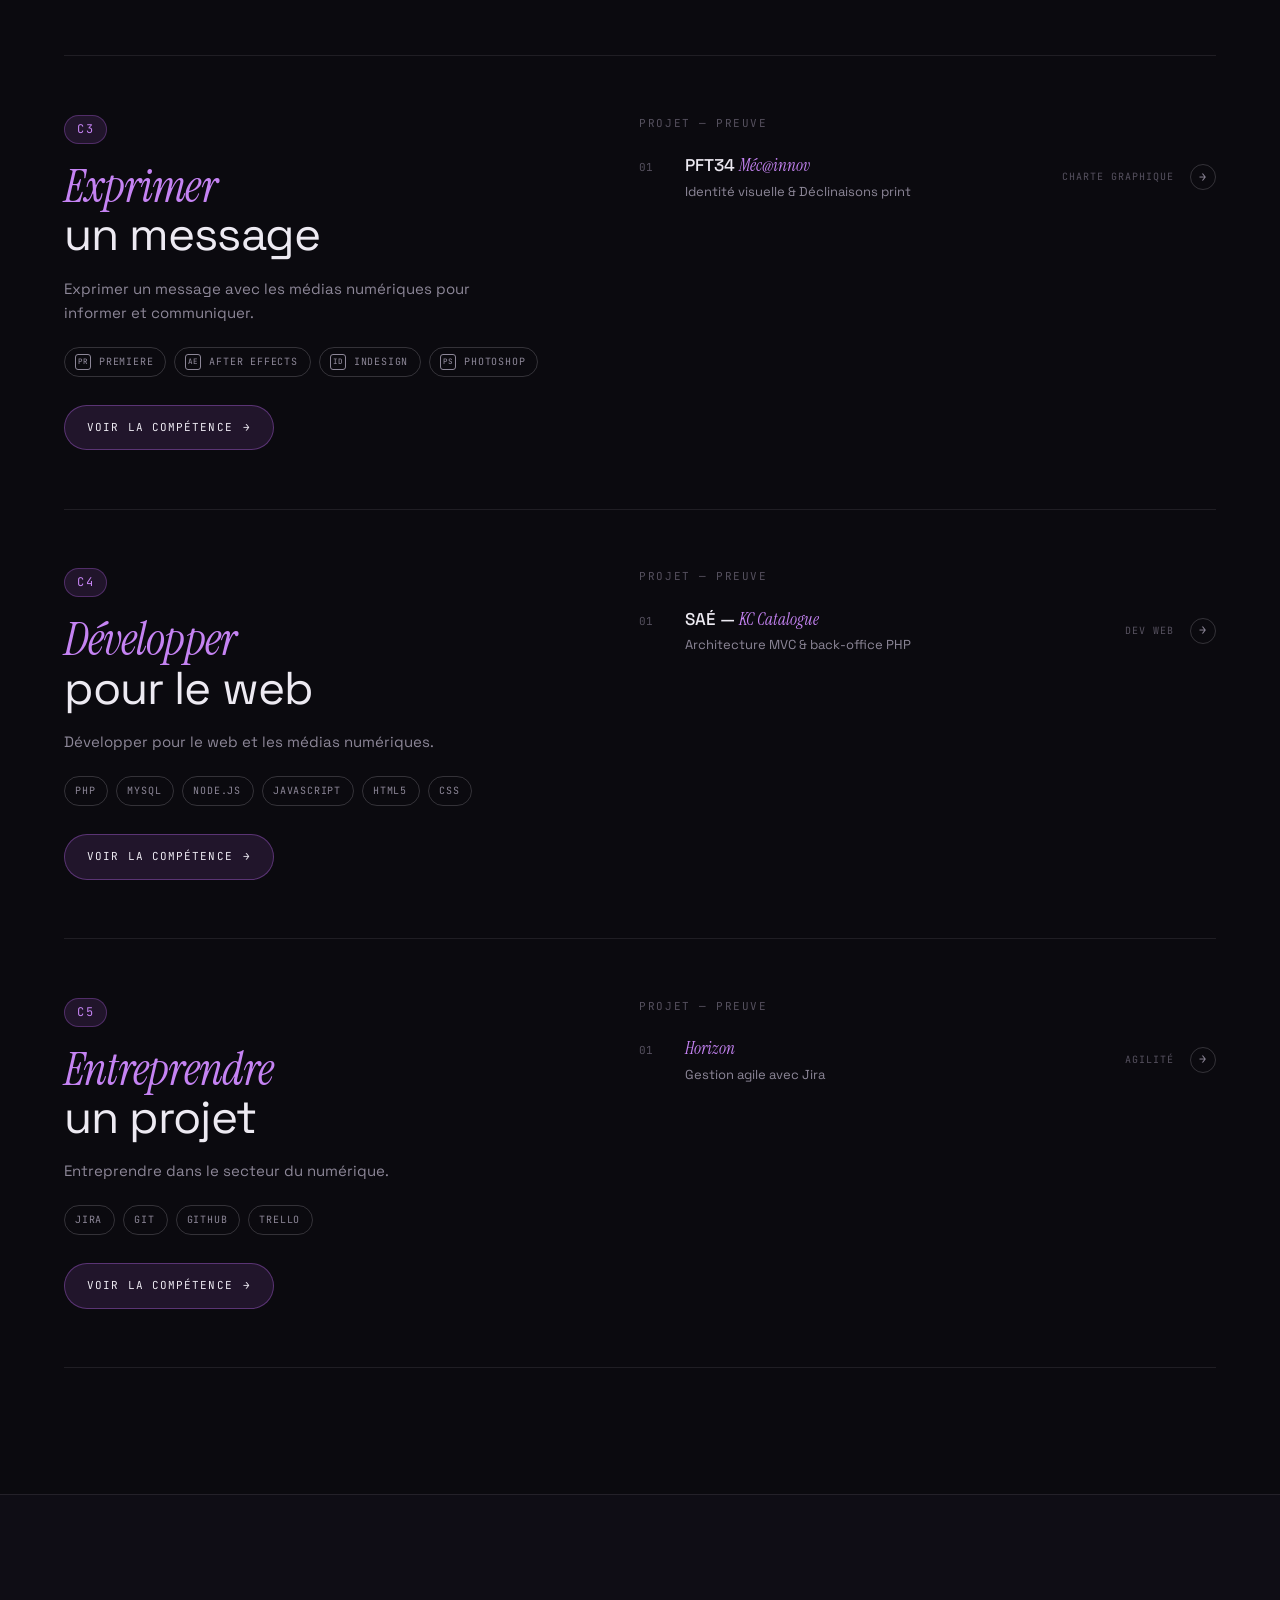
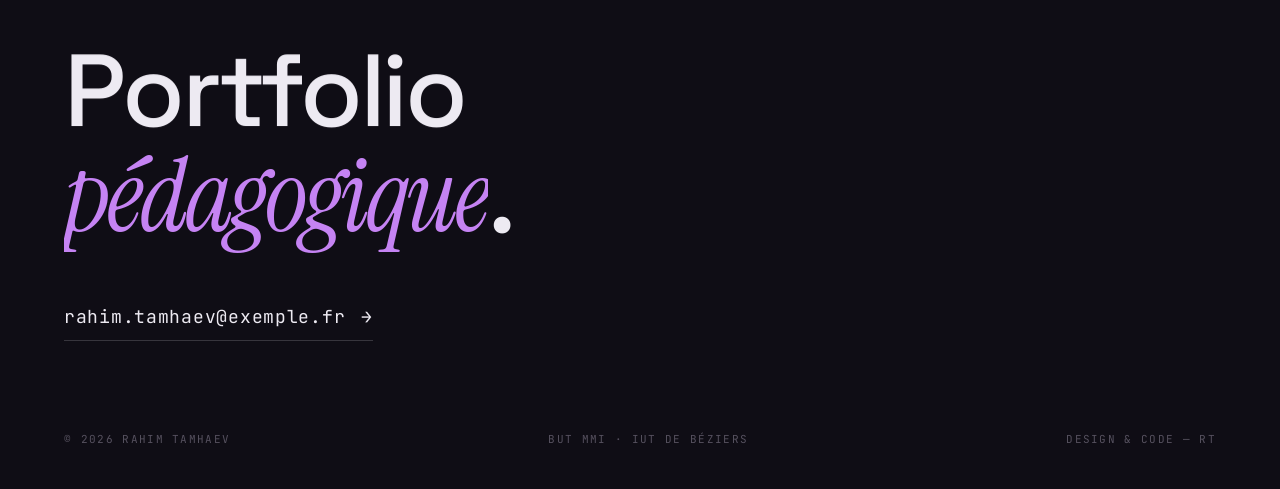
==== commit 67b0d53a: "chore: clean up unused assets, optimization and description adjustments" ====
--- a/index.html
+++ b/index.html
@@ -120,17 +120,11 @@
         <a class="skill-more" href="competence-c1.html">Voir la compétence <span>→</span></a>
       </div>
       <div class="skill-evidence">
-        <span class="ev-label">Projets — preuves</span>
+        <span class="ev-label">Projet — preuve</span>
         <a class="ev-row" href="competence-c1.html#projet-hydratis">
           <span class="ev-idx">01</span>
           <span class="ev-text"><span class="ev-name">Hydratis × <em>ARM’Communication</em></span><span class="ev-desc">Audit global &amp; analyse SWOT</span></span>
           <span class="ev-cat">Stratégie</span>
-          <span class="ev-go">→</span>
-        </a>
-        <a class="ev-row" href="competence-c1.html#projet-guide-etudiant">
-          <span class="ev-idx">02</span>
-          <span class="ev-text"><span class="ev-name">Guide de <em>l’Étudiant</em></span><span class="ev-desc">Conception UX &amp; tests utilisateurs</span></span>
-          <span class="ev-cat">UX Research</span>
           <span class="ev-go">→</span>
         </a>
       </div>
@@ -147,17 +141,11 @@
         <a class="skill-more" href="competence-c2.html">Voir la compétence <span>→</span></a>
       </div>
       <div class="skill-evidence">
-        <span class="ev-label">Projets — preuves</span>
-        <a class="ev-row" href="competence-c2.html#projet-horizon">
-          <span class="ev-idx">01</span>
-          <span class="ev-text"><span class="ev-name"><em>Horizon</em></span><span class="ev-desc">Interface conçue sur Figma</span></span>
+        <span class="ev-label">Projet — preuve</span>
+        <a class="ev-row" href="competence-c2.html#projet-ecoloc">
+          <span class="ev-idx">01</span>
+          <span class="ev-text"><span class="ev-name"><em>eColoc</em></span><span class="ev-desc">Interface conçue sur Figma</span></span>
           <span class="ev-cat">UX/UI</span>
-          <span class="ev-go">→</span>
-        </a>
-        <a class="ev-row" href="competence-c2.html#projet-publicite">
-          <span class="ev-idx">02</span>
-          <span class="ev-text"><span class="ev-name">Publicité <em>1’30</em></span><span class="ev-desc">Conception narrative &amp; visuelle</span></span>
-          <span class="ev-cat">Audiovisuel</span>
           <span class="ev-go">→</span>
         </a>
       </div>
@@ -175,7 +163,7 @@
         <a class="skill-more" href="competence-c3.html">Voir la compétence <span>→</span></a>
       </div>
       <div class="skill-evidence">
-        <span class="ev-label">Projets — preuves</span>
+        <span class="ev-label">Projet — preuve</span>
         <a class="ev-row" href="competence-c3.html#projet-stage">
           <span class="ev-idx">01</span>
           <span class="ev-text"><span class="ev-name">PFT34 <em>Méc@innov</em></span><span class="ev-desc">Identité visuelle &amp; Déclinaisons print</span></span>
@@ -200,7 +188,7 @@
         <a class="skill-more" href="competence-c4.html">Voir la compétence <span>→</span></a>
       </div>
       <div class="skill-evidence">
-        <span class="ev-label">Projets — preuves</span>
+        <span class="ev-label">Projet — preuve</span>
         <a class="ev-row" href="competence-c4.html#projet-kccatalogue">
           <span class="ev-idx">01</span>
           <span class="ev-text"><span class="ev-name">SAÉ — <em>KC Catalogue</em></span><span class="ev-desc">Architecture MVC &amp; back-office PHP</span></span>
@@ -222,17 +210,11 @@
         <a class="skill-more" href="competence-c5.html">Voir la compétence <span>→</span></a>
       </div>
       <div class="skill-evidence">
-        <span class="ev-label">Projets — preuves</span>
-        <a class="ev-row" href="competence-c5.html#projet-stage">
-          <span class="ev-idx">01</span>
-          <span class="ev-text"><span class="ev-name">PFT34 <em>Méc@innov</em></span><span class="ev-desc">Pilotage en conditions réelles</span></span>
-          <span class="ev-cat">Gestion de projet</span>
-          <span class="ev-go">→</span>
-        </a>
-        <a class="ev-row" href="competence-c5.html#projet-hackathon">
-          <span class="ev-idx">02</span>
-          <span class="ev-text"><span class="ev-name">Hackathon <em>2026</em></span><span class="ev-desc">Production en équipe sous contrainte</span></span>
-          <span class="ev-cat">Événement</span>
+        <span class="ev-label">Projet — preuve</span>
+        <a class="ev-row" href="competence-c5.html#projet-horizon">
+          <span class="ev-idx">01</span>
+          <span class="ev-text"><span class="ev-name"><em>Horizon</em></span><span class="ev-desc">Gestion agile avec Jira</span></span>
+          <span class="ev-cat">Agilité</span>
           <span class="ev-go">→</span>
         </a>
       </div>
@@ -243,7 +225,7 @@
 
 <!-- ================= CONTACT ================= -->
 <footer class="footer" id="contact" data-screen-label="Contact">
-  <h2 class="footer-big" data-reveal>Travaillons<br><em>ensemble</em>.</h2>
+  <h2 class="footer-big" data-reveal>Portfolio<br><em>pédagogique</em>.</h2>
   <a class="footer-email" href="mailto:rahim.tamhaev@exemple.fr" data-reveal style="--d: 0.15s">rahim.tamhaev@exemple.fr <span>→</span></a>
   <div class="footer-bottom">
     <span>© 2026 Rahim Tamhaev</span>
--- a/styles.css
+++ b/styles.css
@@ -510,7 +510,8 @@
   margin-bottom: 20px;
   font-size: 13px;
   max-width: none;
-  white-space: nowrap;
+  white-space: normal;
+  line-height: 1.6;
 }
 
 /* ---------- project comparison slider ---------- */
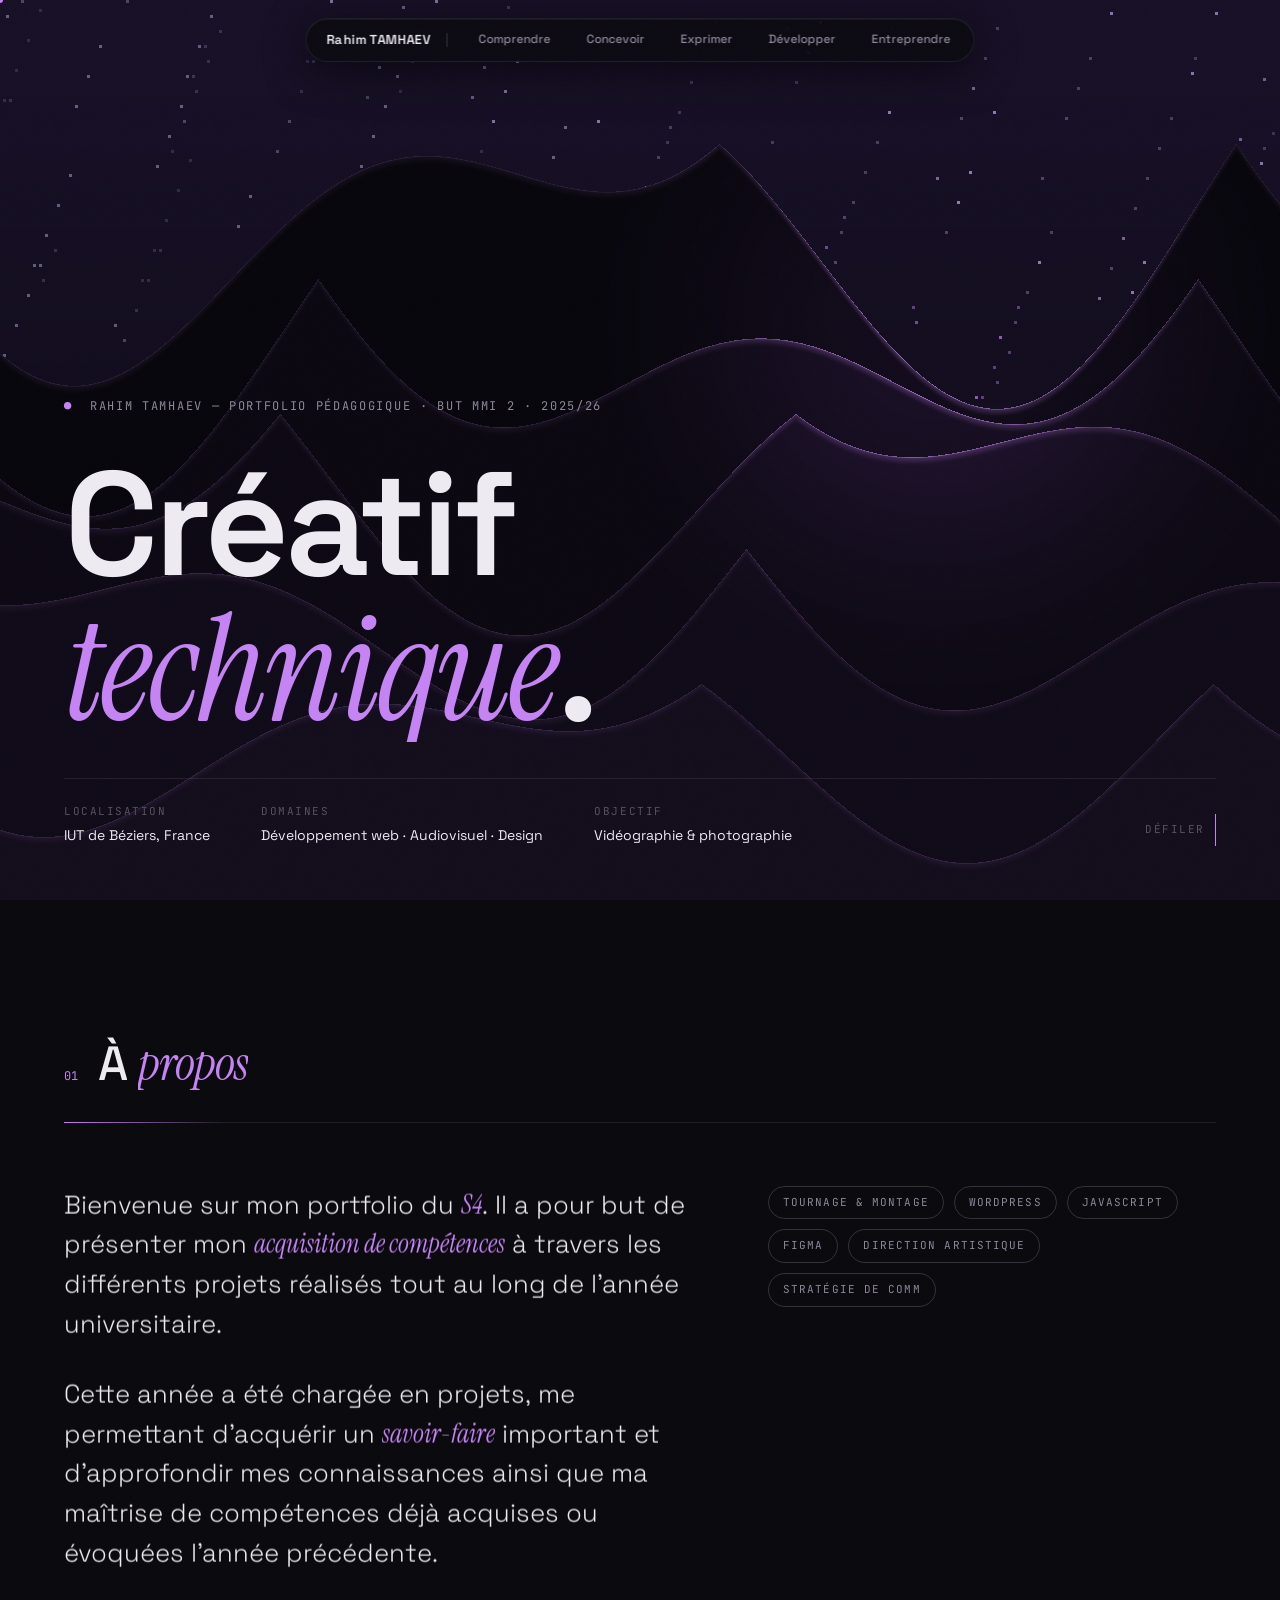
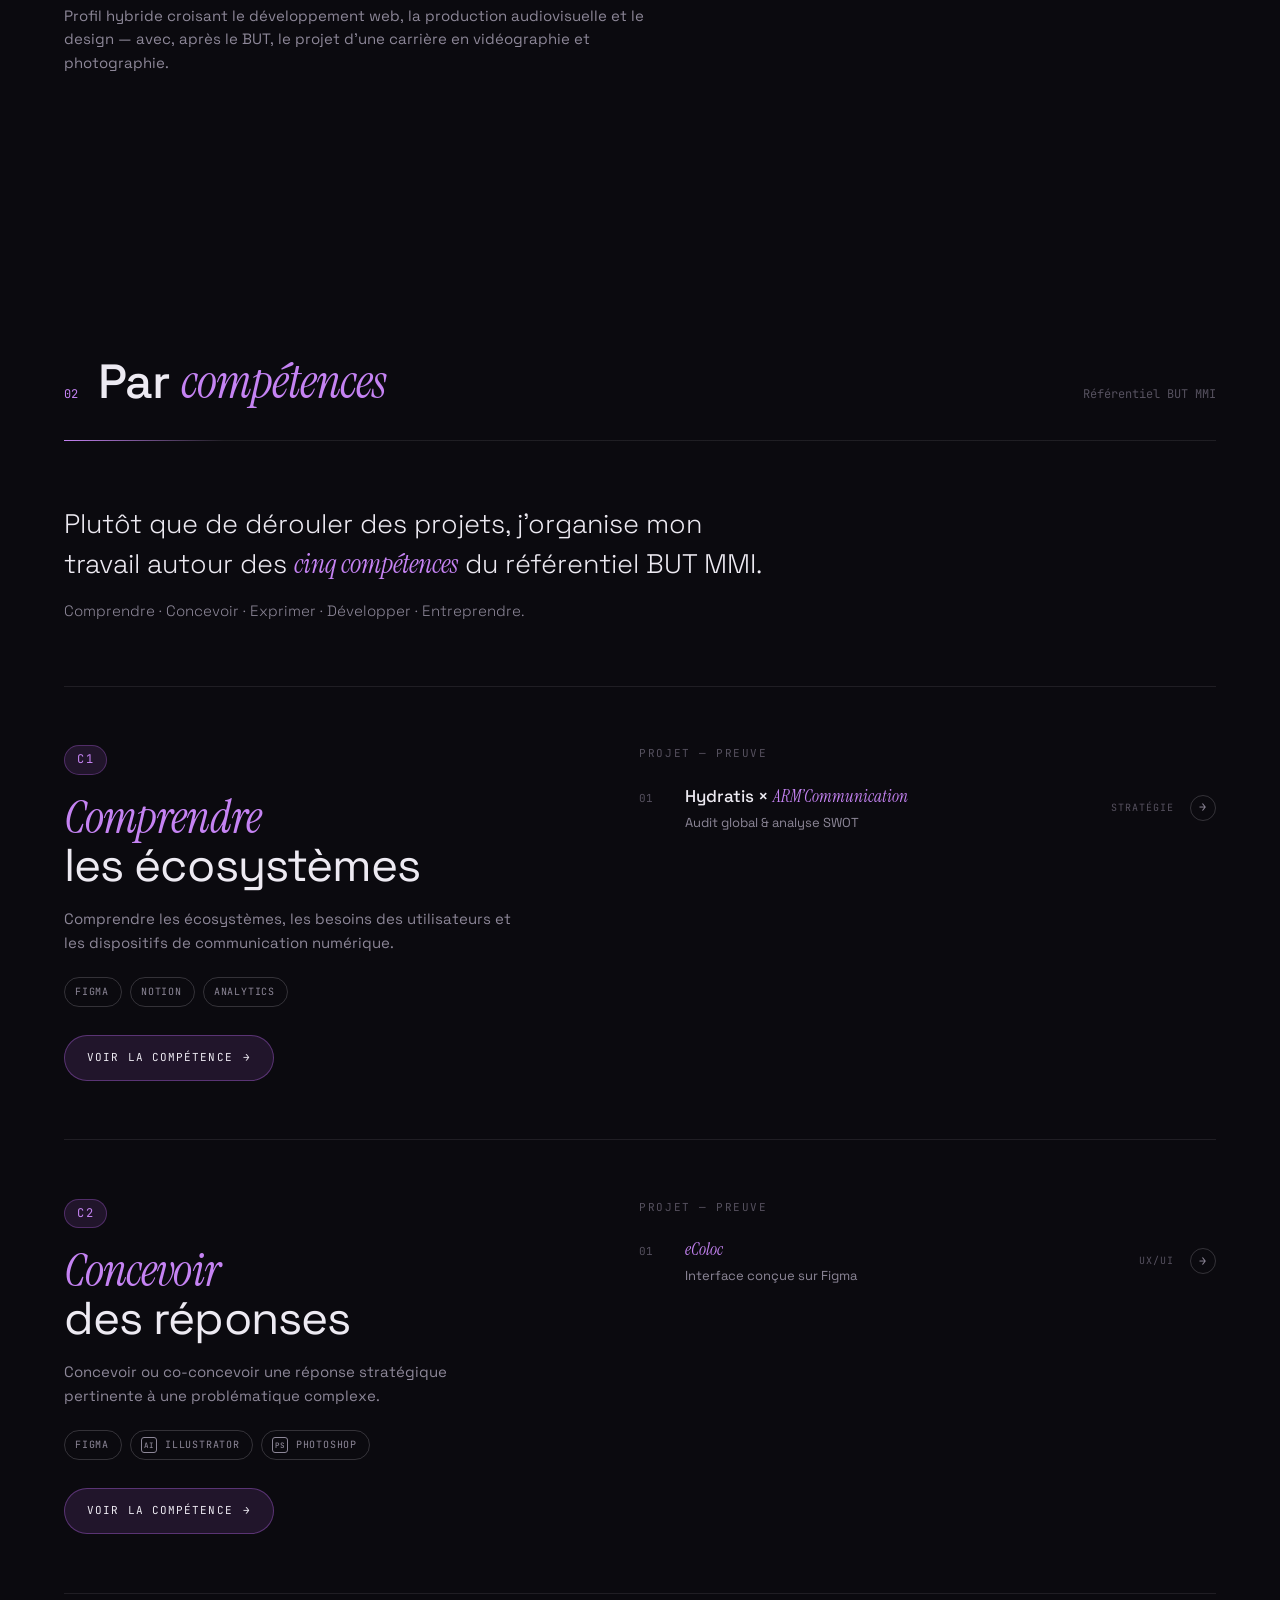
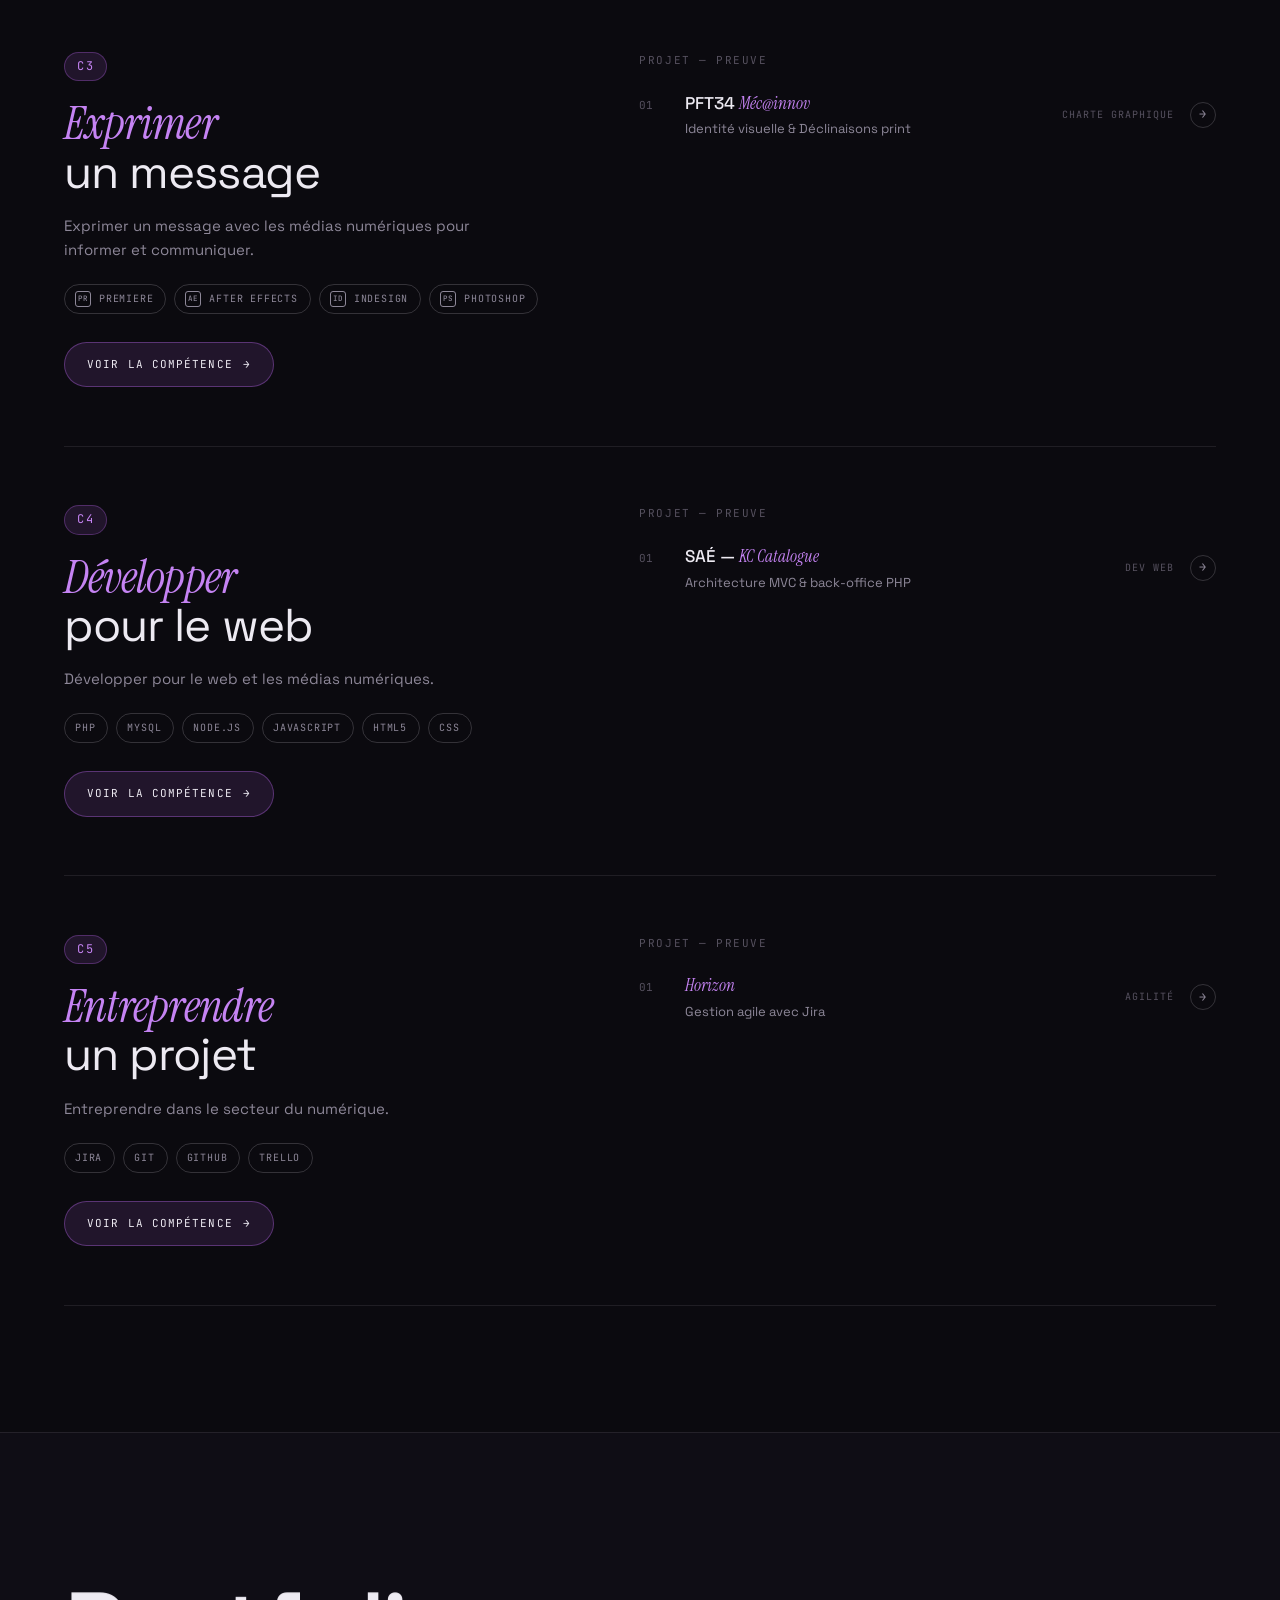
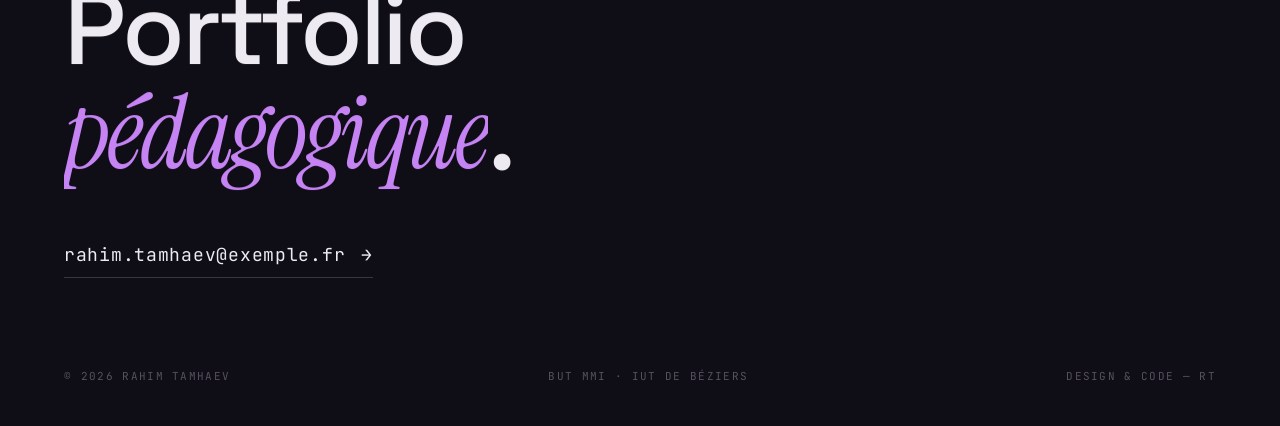
==== commit a725bf51: "chore: remove portrait image slot from About section" ====
--- a/index.html
+++ b/index.html
@@ -82,7 +82,6 @@
       <p class="small" data-reveal style="--d: 0.2s">Profil hybride croisant le développement web, la production audiovisuelle et le design — avec, après le BUT, le projet d'une carrière en vidéographie et photographie.</p>
     </div>
     <div class="about-side" data-reveal style="--d: 0.15s">
-      <image-slot id="portrait" style="width: 100%; max-width: 360px; height: 420px;" shape="rounded" radius="6" placeholder="Portrait — photo de profil"></image-slot>
       <div class="about-tags">
         <span class="tag">Tournage &amp; montage</span>
         <span class="tag">WordPress</span>
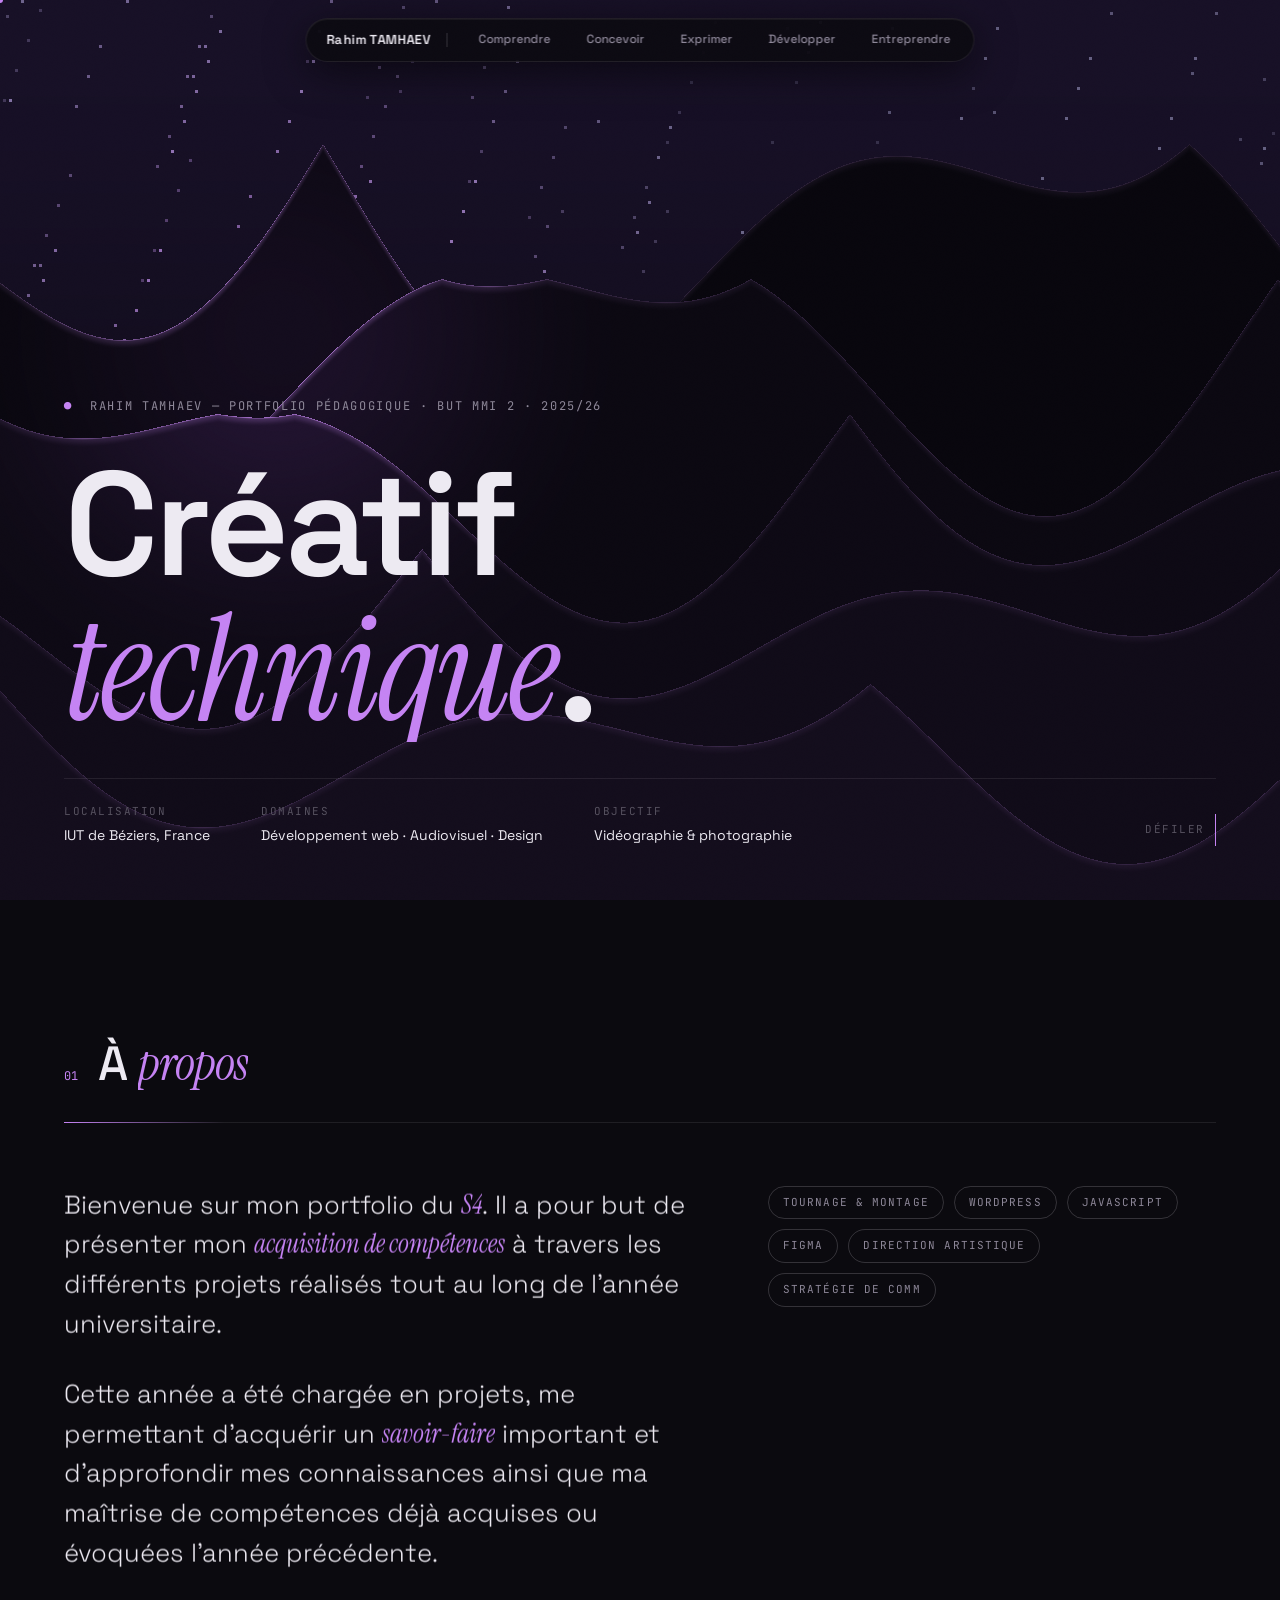
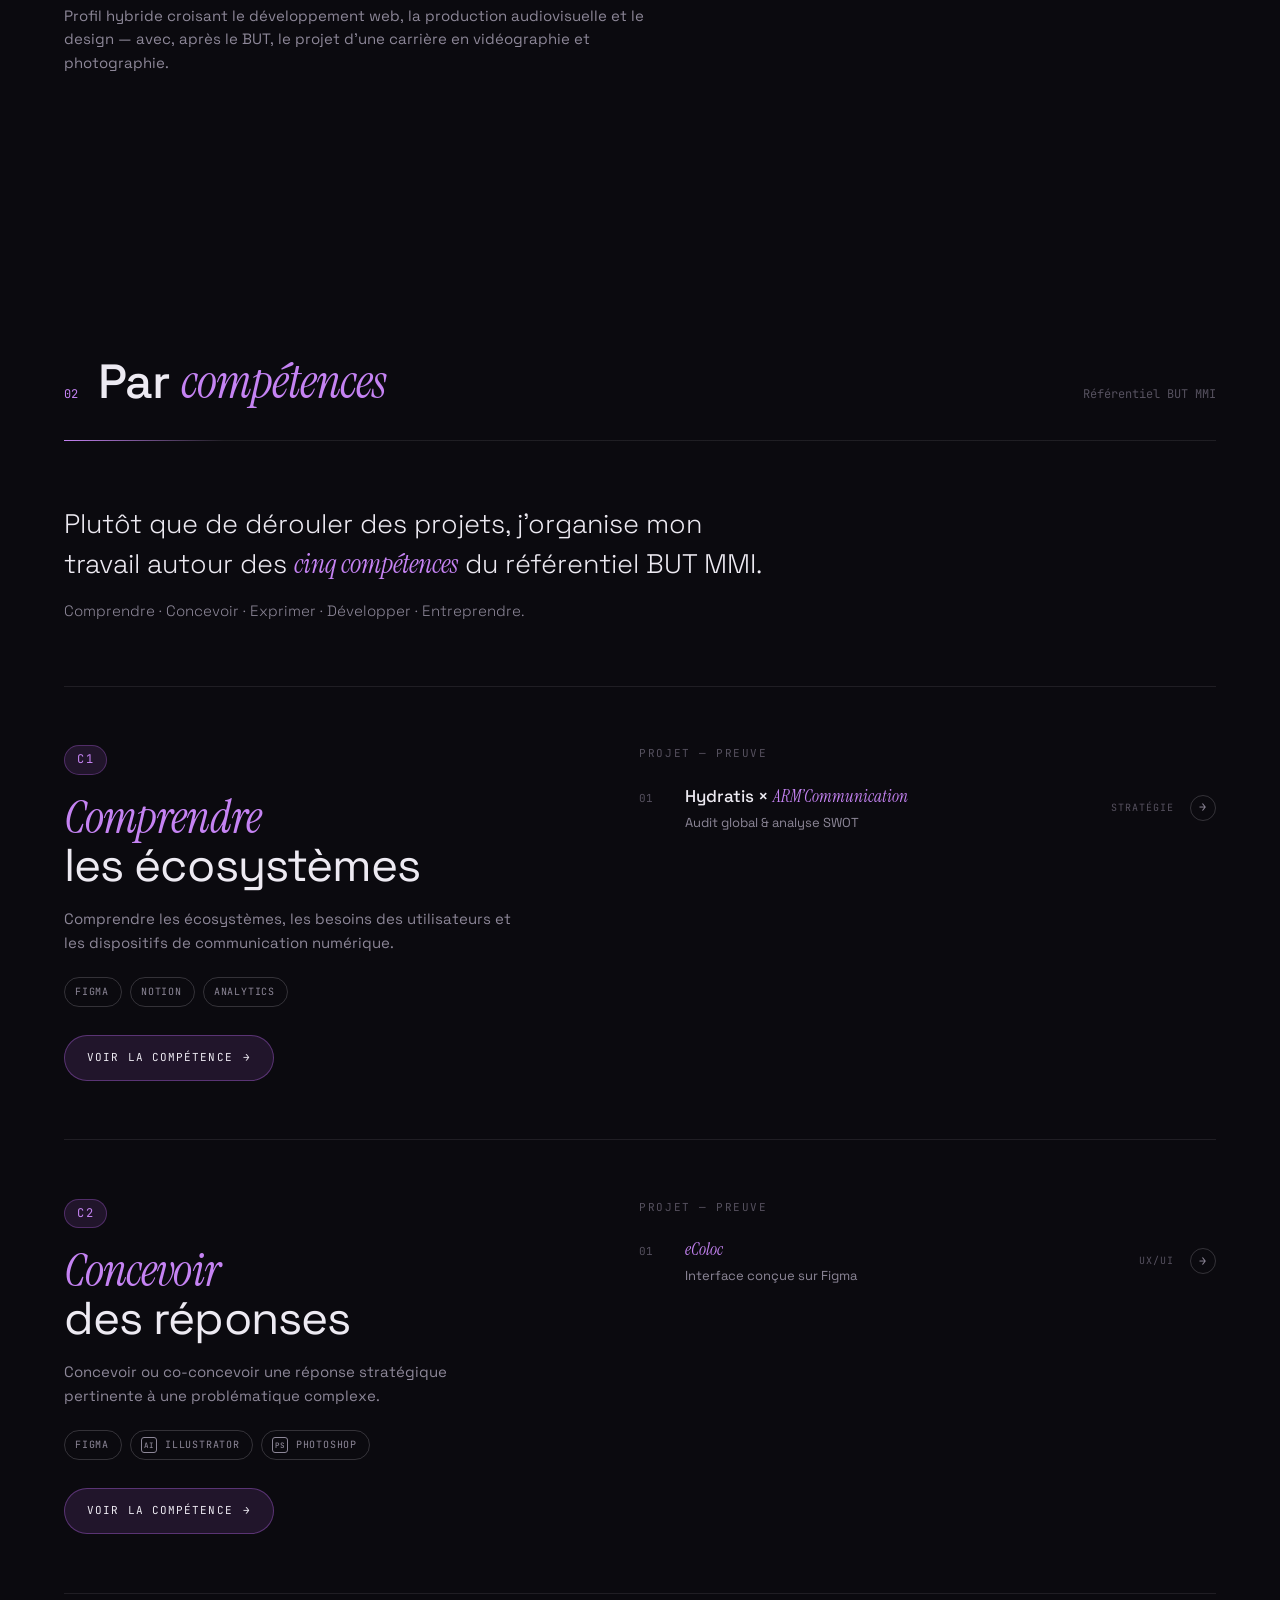
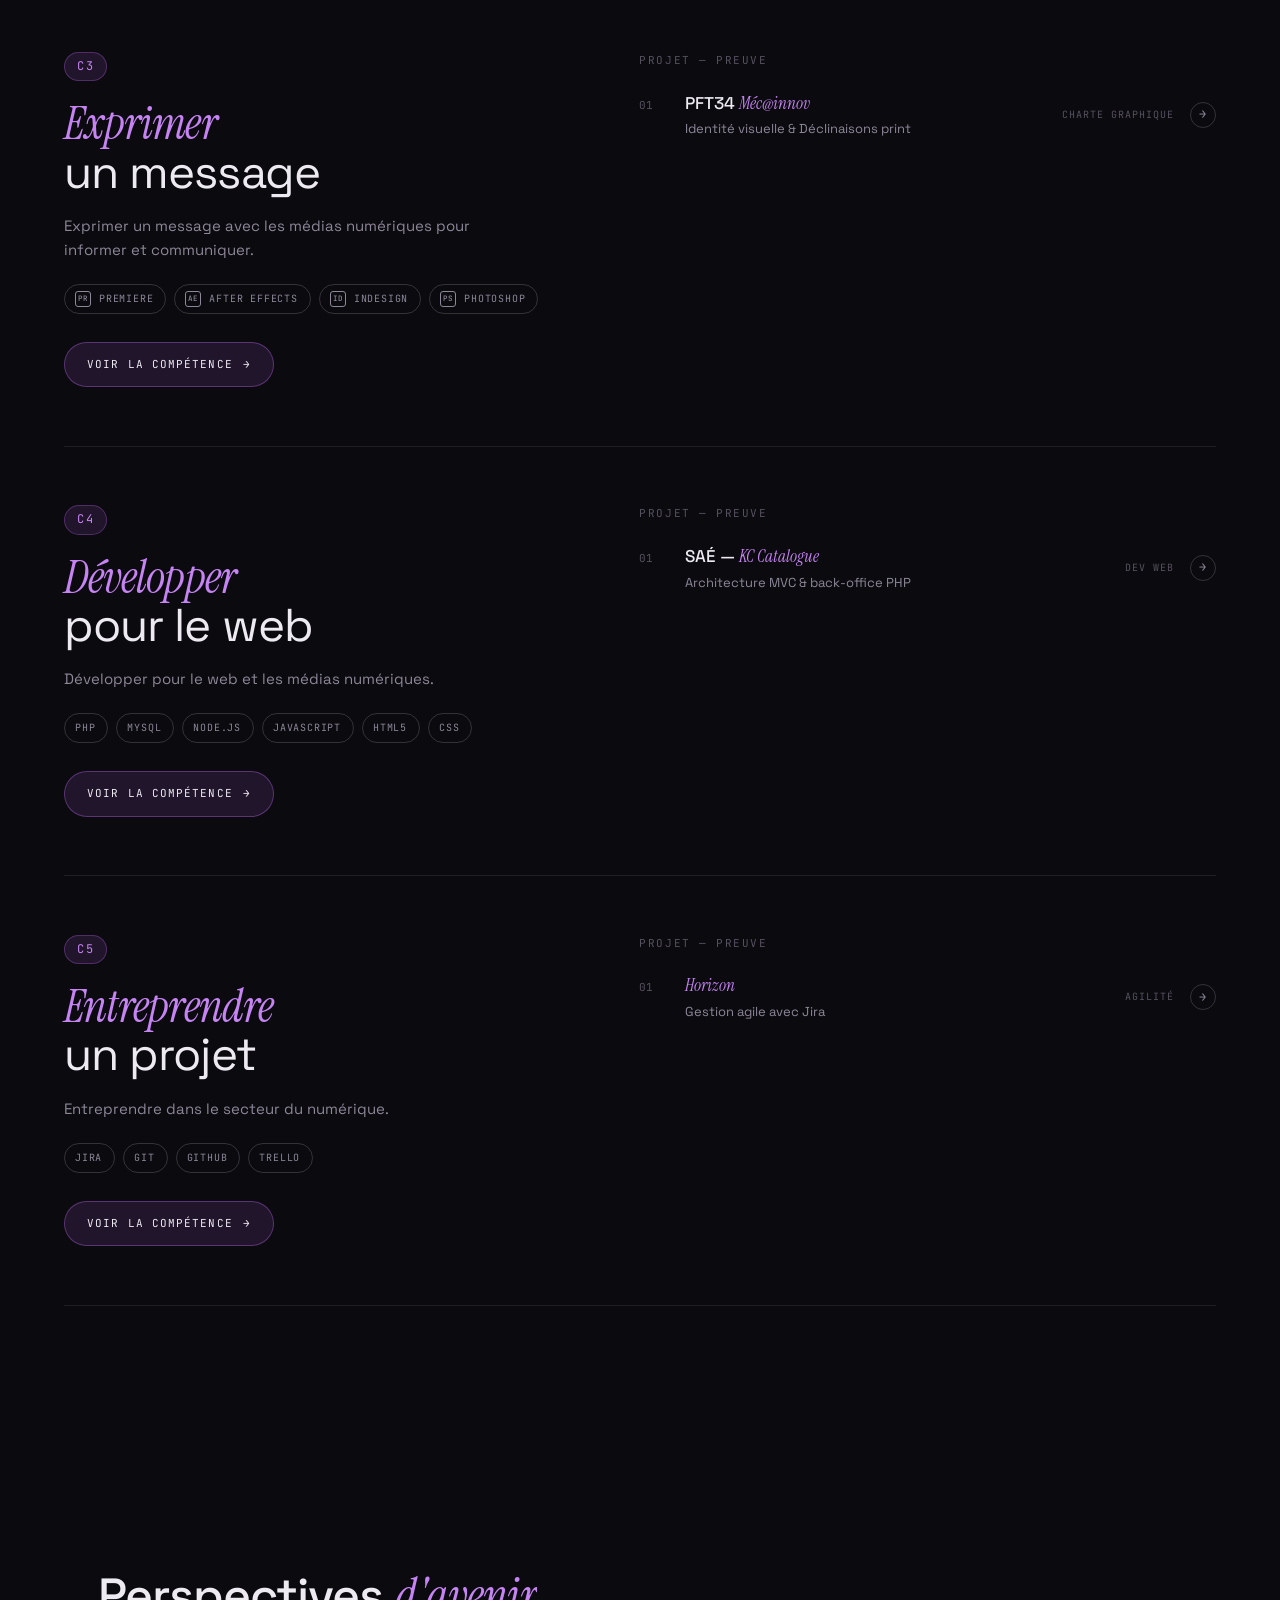
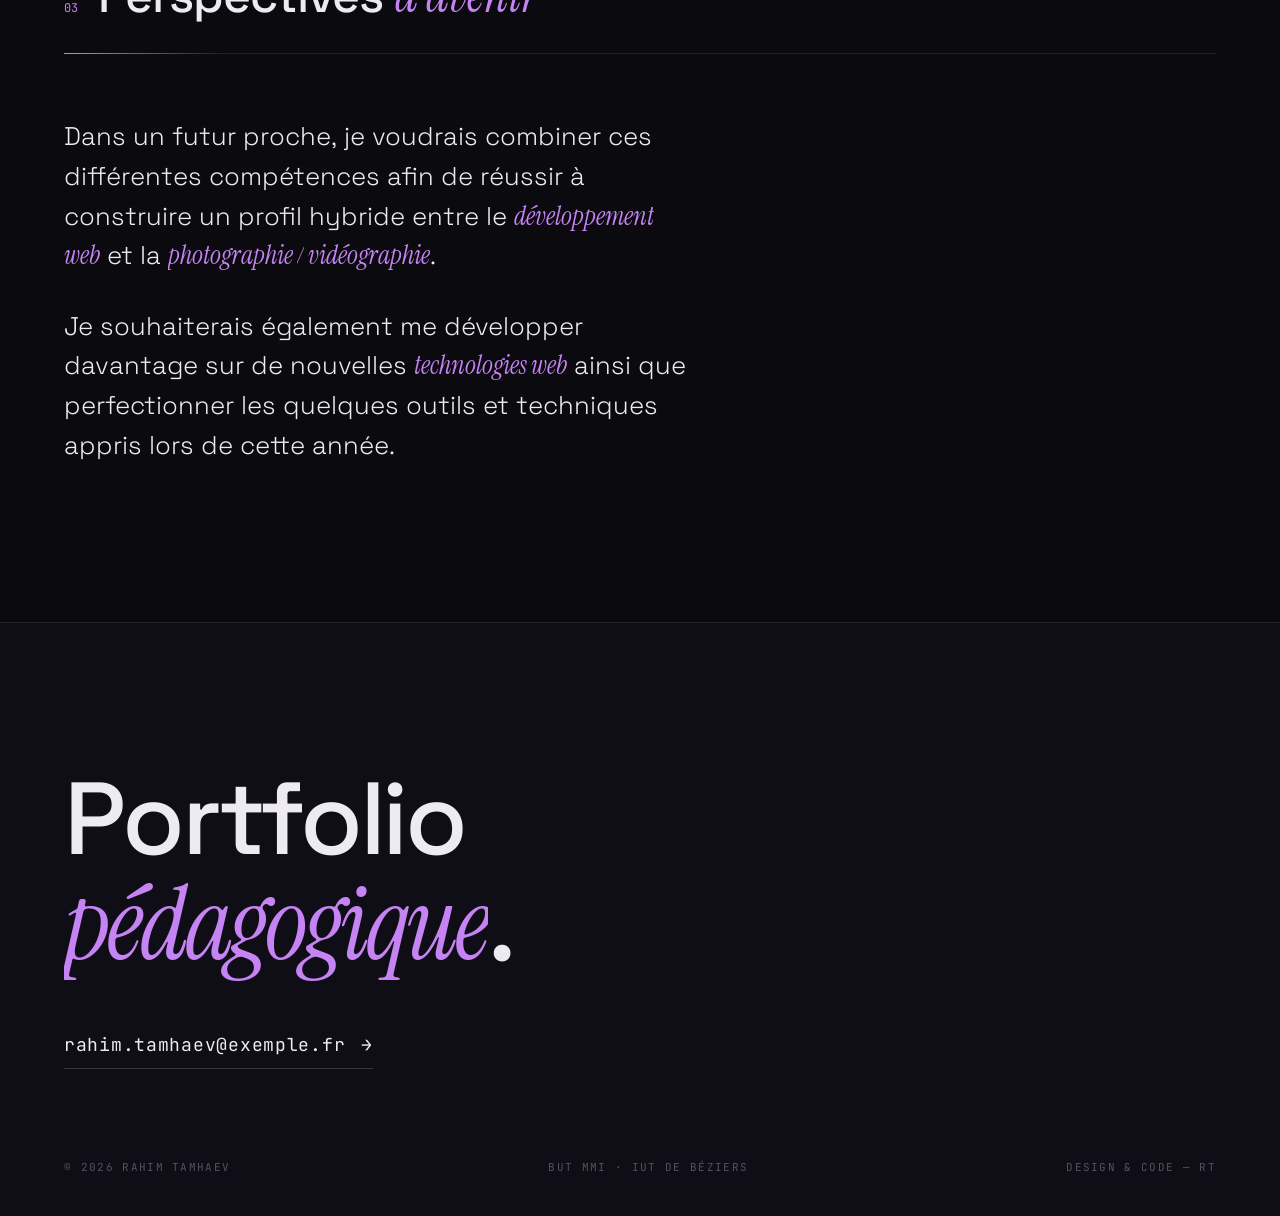
==== commit 4cde87c4: "chore: add perspectives d'avenir section to index.html" ====
--- a/index.html
+++ b/index.html
@@ -222,6 +222,20 @@
   </div>
 </section>
 
+<!-- ================= PERSPECTIVES ================= -->
+<section class="section" id="perspectives" data-screen-label="Perspectives">
+  <div class="section-head" data-reveal>
+    <span class="num">03</span>
+    <h2>Perspectives <em>d'avenir</em></h2>
+  </div>
+  <div class="about-grid">
+    <div class="about-text">
+      <p data-reveal>Dans un futur proche, je voudrais combiner ces différentes compétences afin de réussir à construire un profil hybride entre le <em>développement web</em> et la <em>photographie / vidéographie</em>.</p>
+      <p data-reveal style="--d: 0.1s">Je souhaiterais également me développer davantage sur de nouvelles <em>technologies web</em> ainsi que perfectionner les quelques outils et techniques appris lors de cette année.</p>
+    </div>
+  </div>
+</section>
+
 <!-- ================= CONTACT ================= -->
 <footer class="footer" id="contact" data-screen-label="Contact">
   <h2 class="footer-big" data-reveal>Portfolio<br><em>pédagogique</em>.</h2>
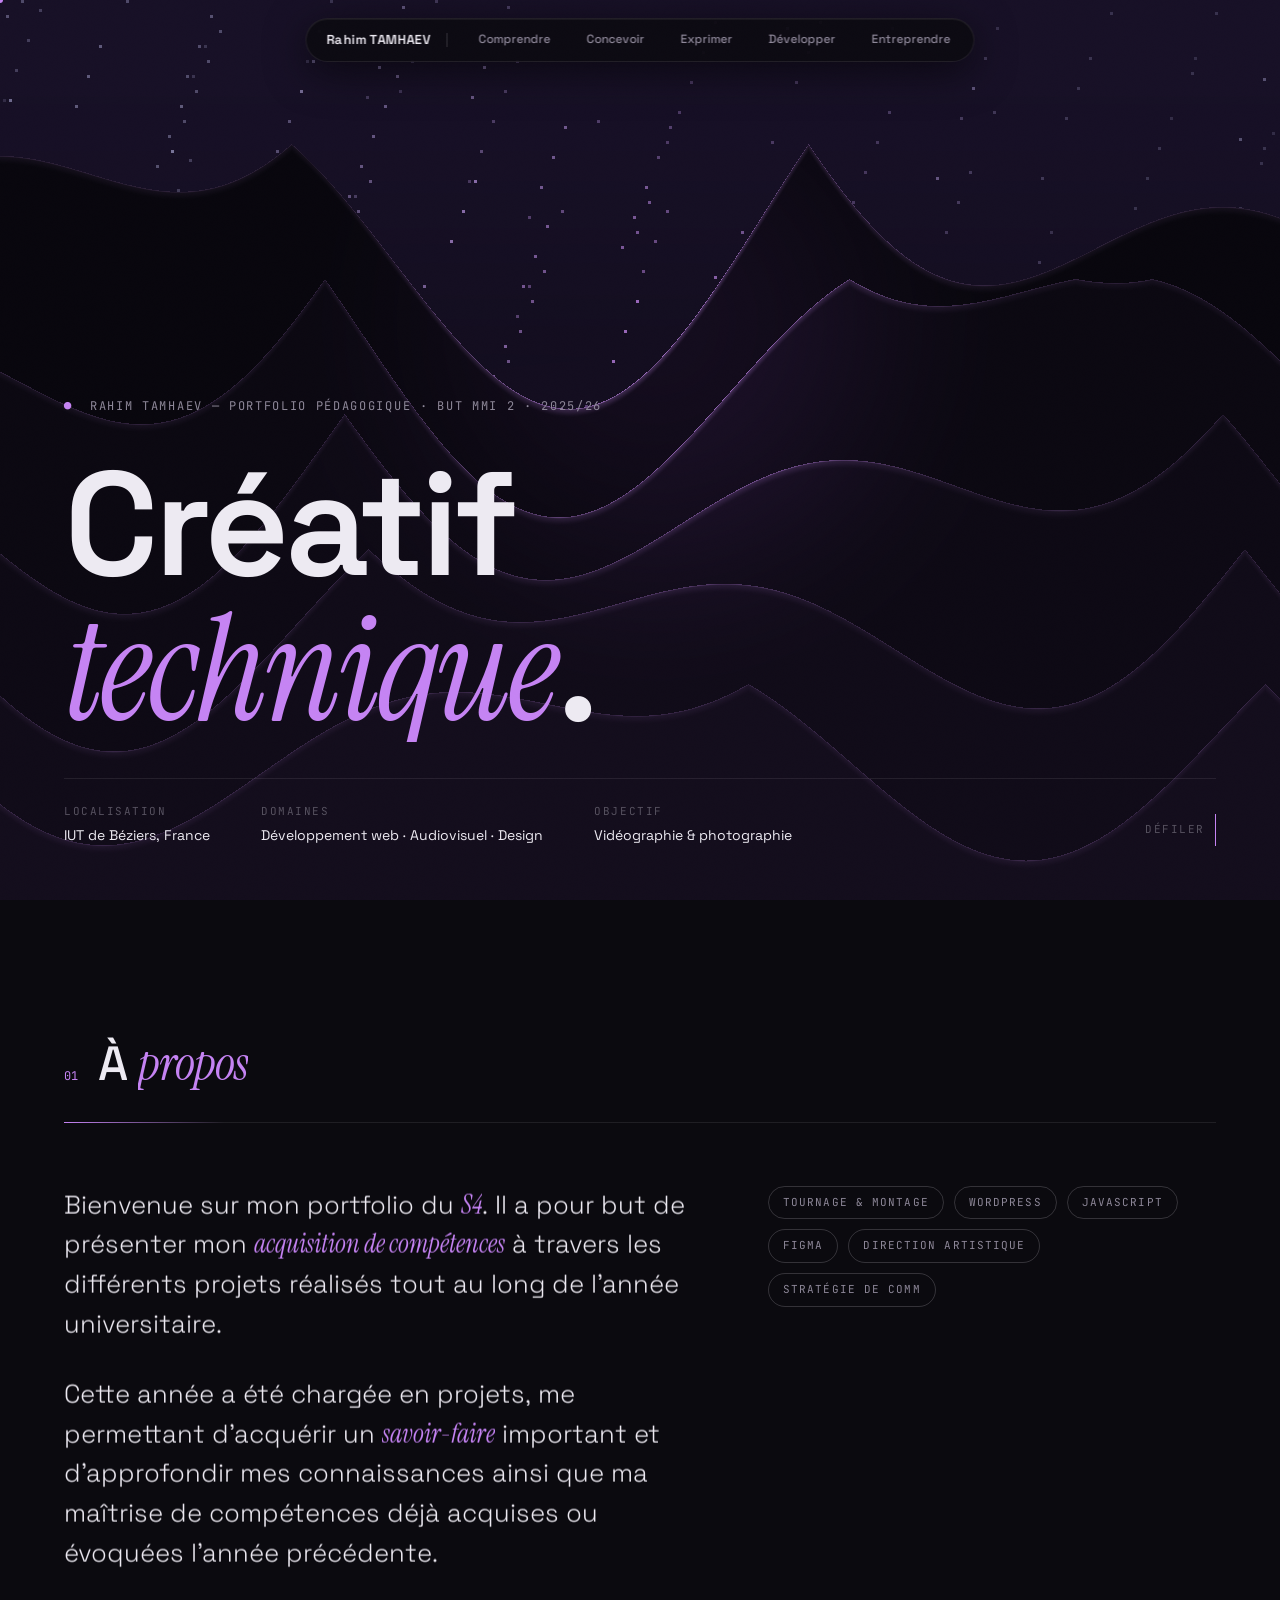
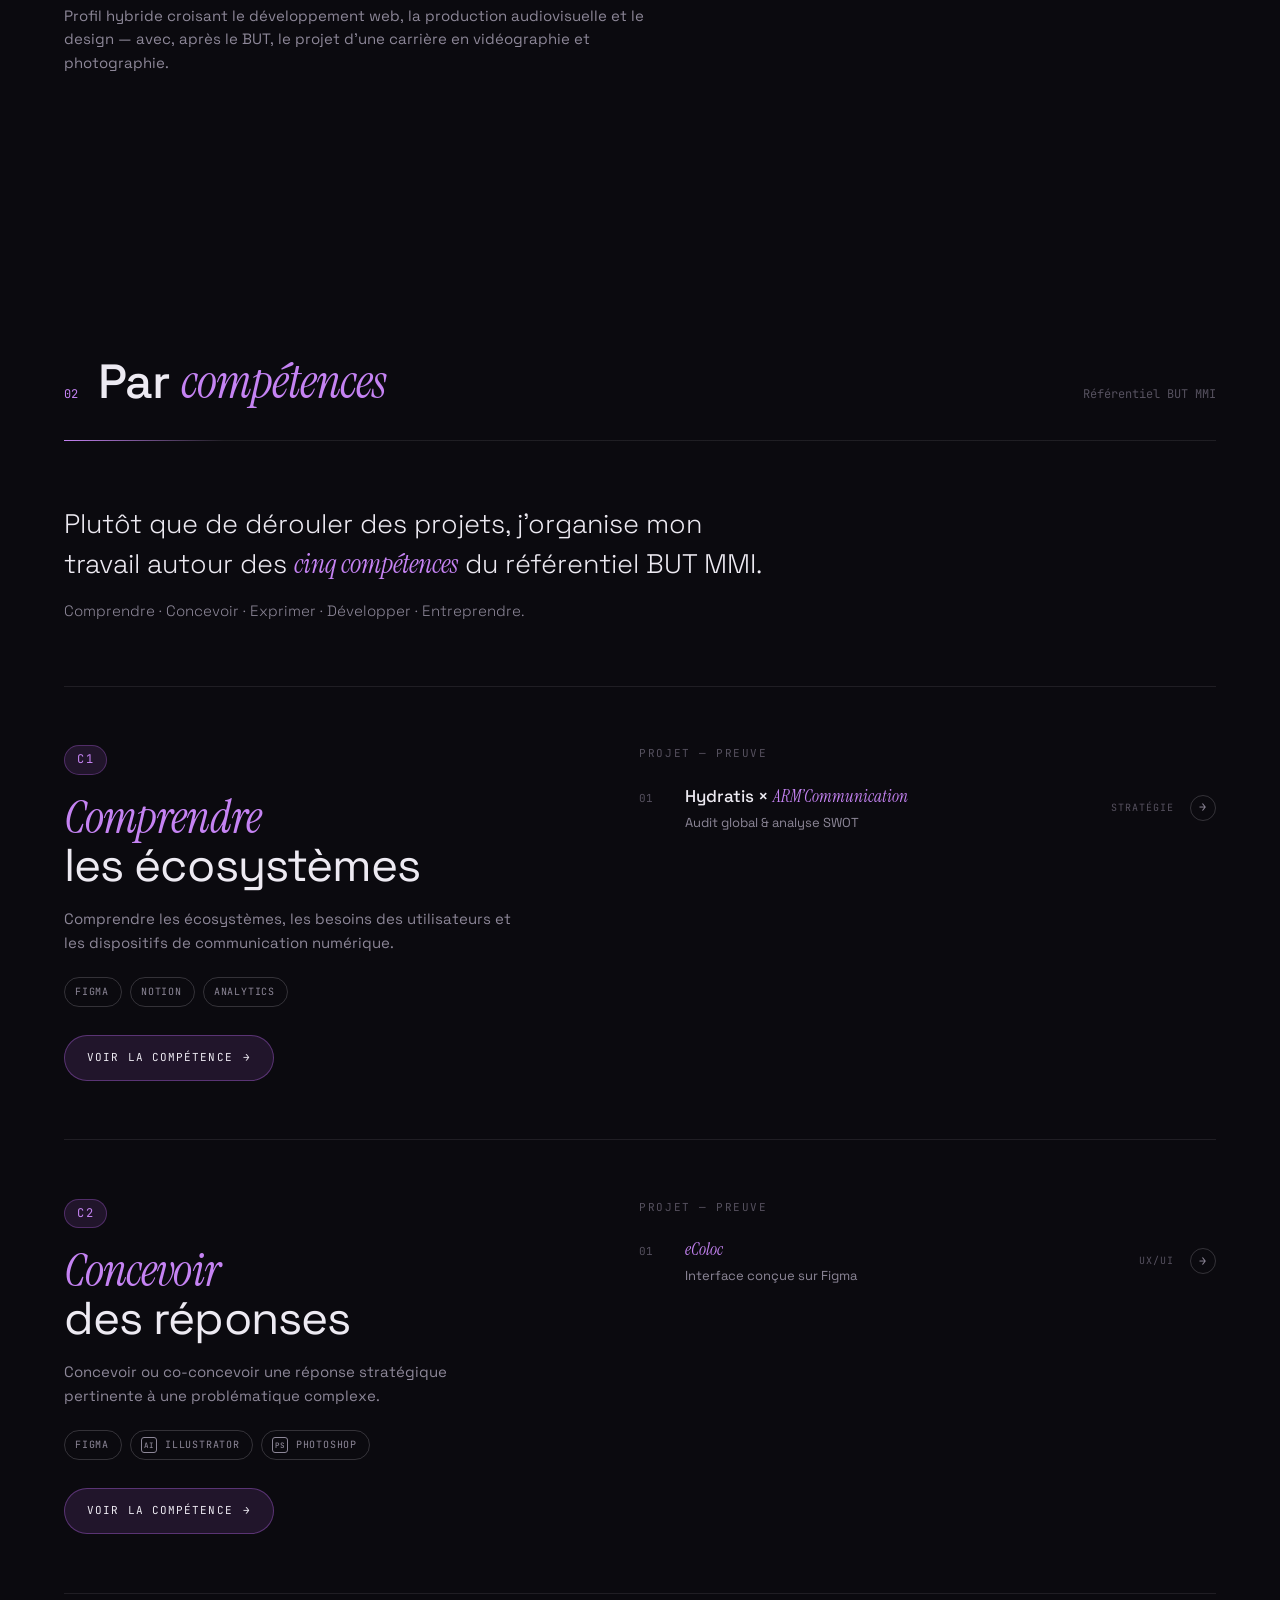
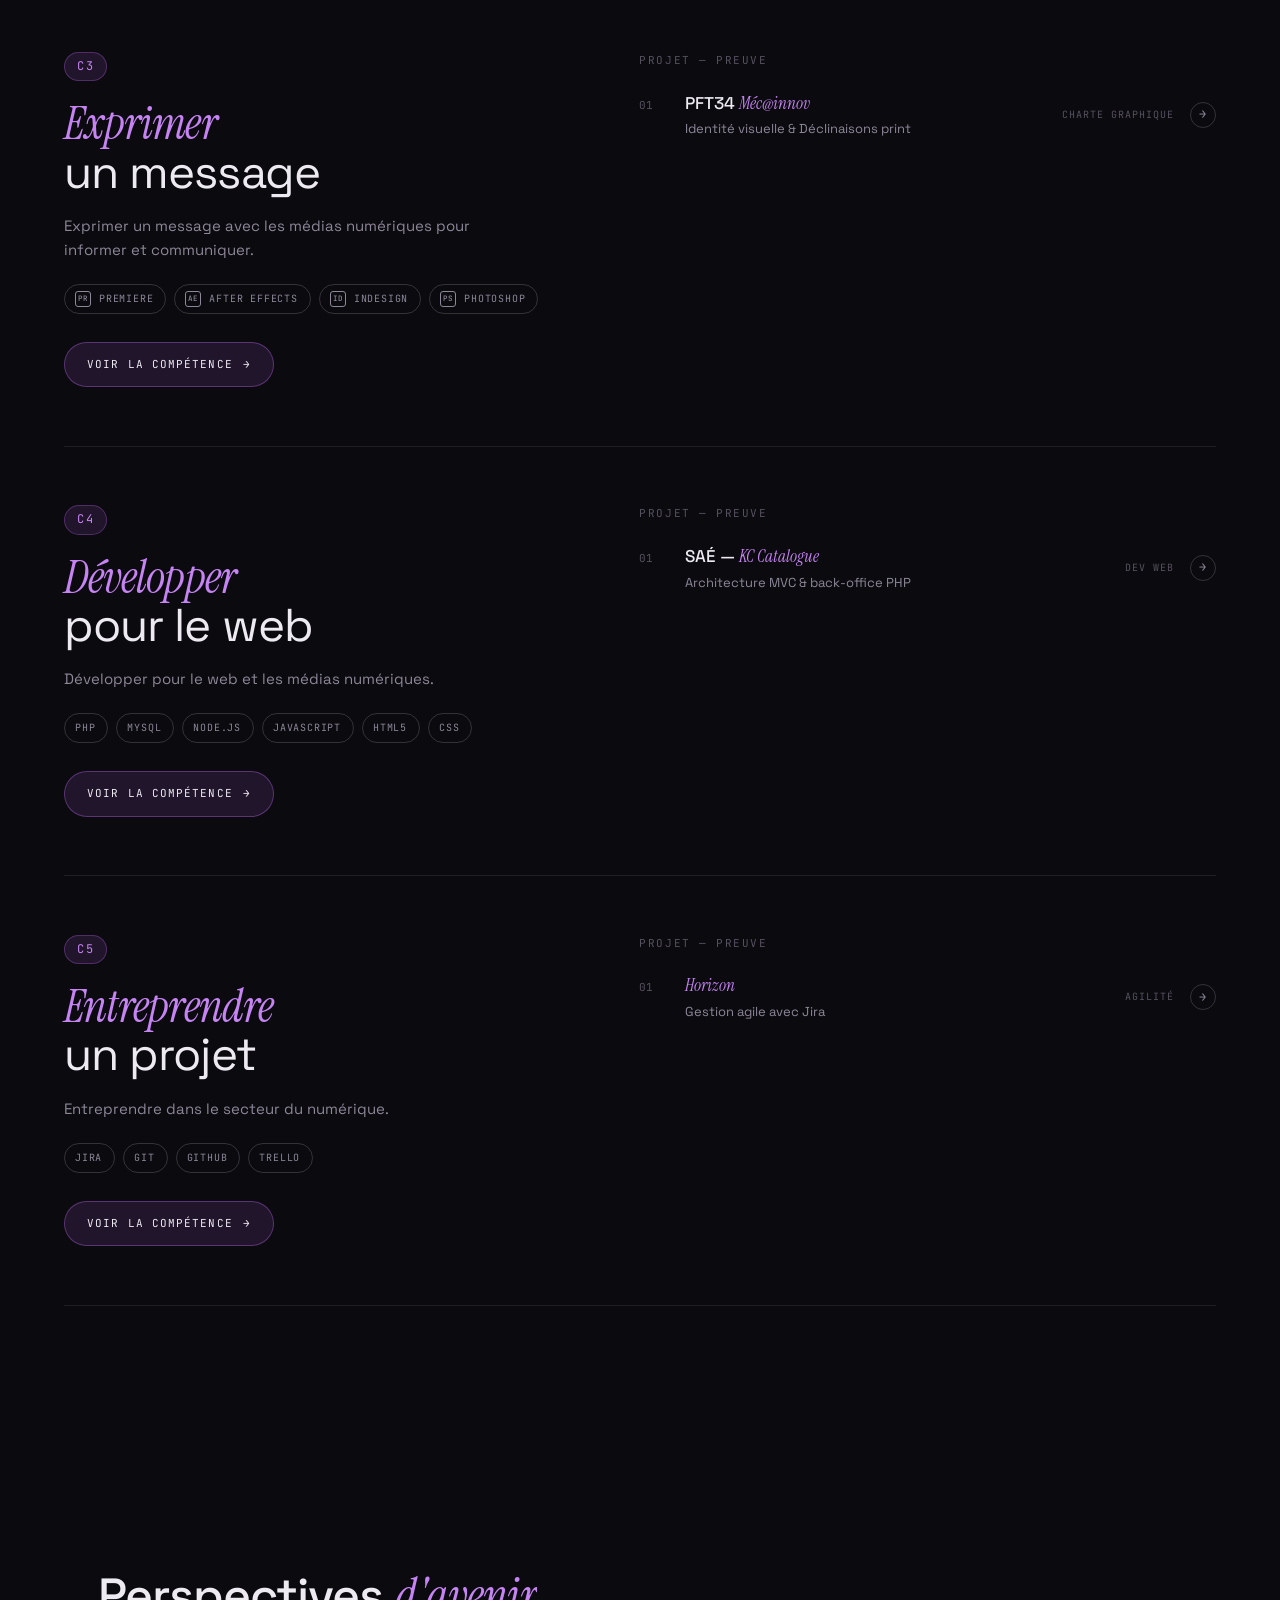
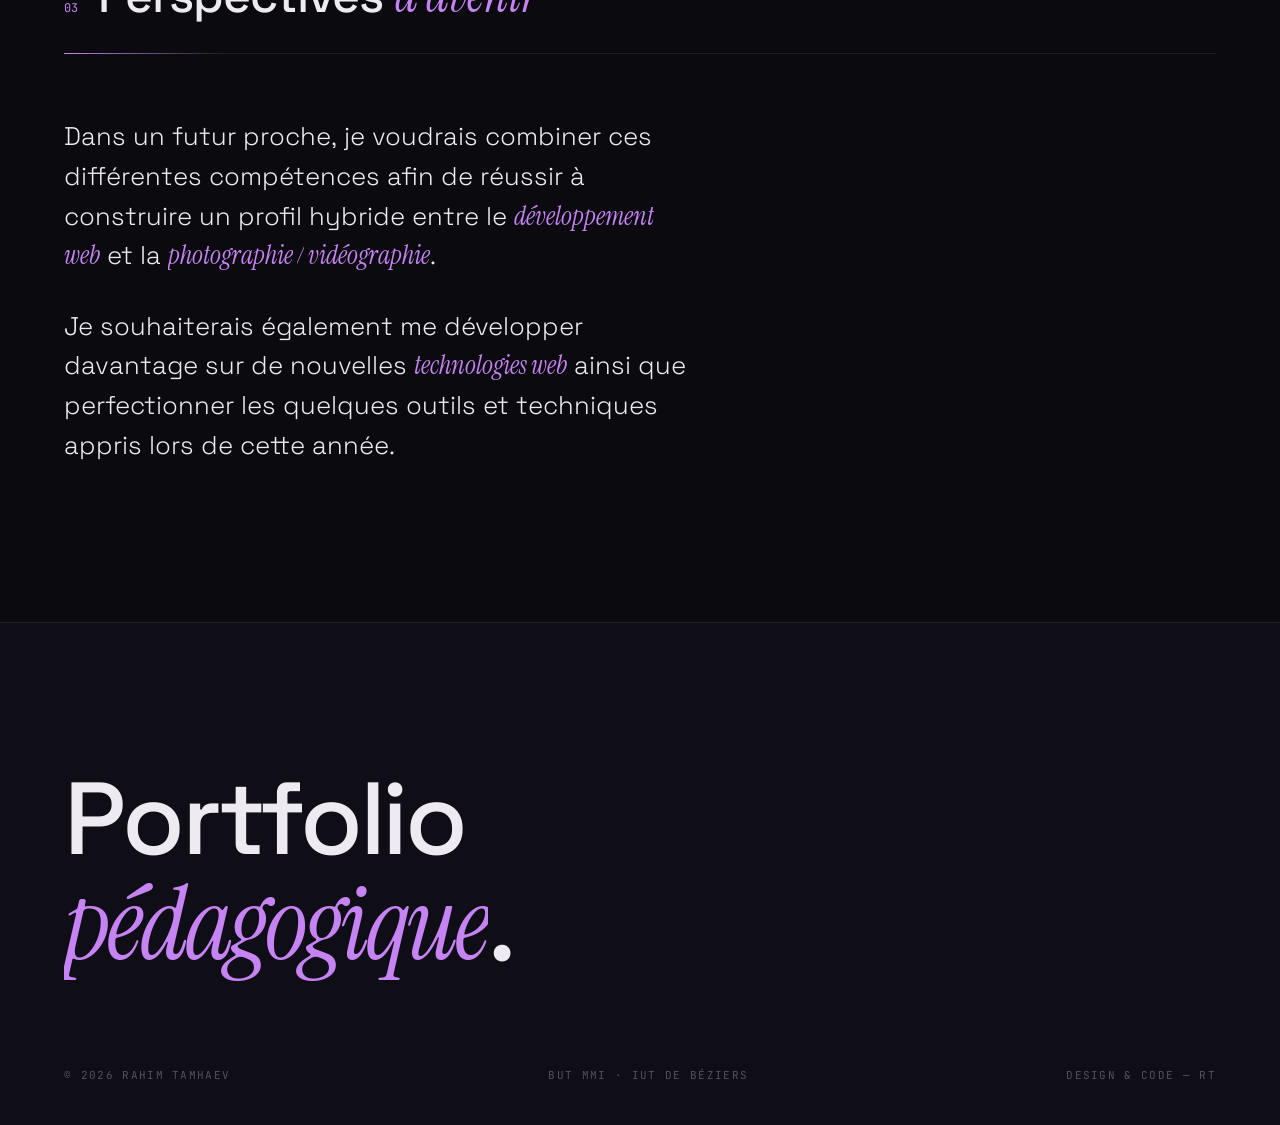
==== commit cdf8cedf: "chore: remove contact email from footer in index.html" ====
--- a/index.html
+++ b/index.html
@@ -239,7 +239,6 @@
 <!-- ================= CONTACT ================= -->
 <footer class="footer" id="contact" data-screen-label="Contact">
   <h2 class="footer-big" data-reveal>Portfolio<br><em>pédagogique</em>.</h2>
-  <a class="footer-email" href="mailto:rahim.tamhaev@exemple.fr" data-reveal style="--d: 0.15s">rahim.tamhaev@exemple.fr <span>→</span></a>
   <div class="footer-bottom">
     <span>© 2026 Rahim Tamhaev</span>
     <span>BUT MMI · IUT de Béziers</span>
